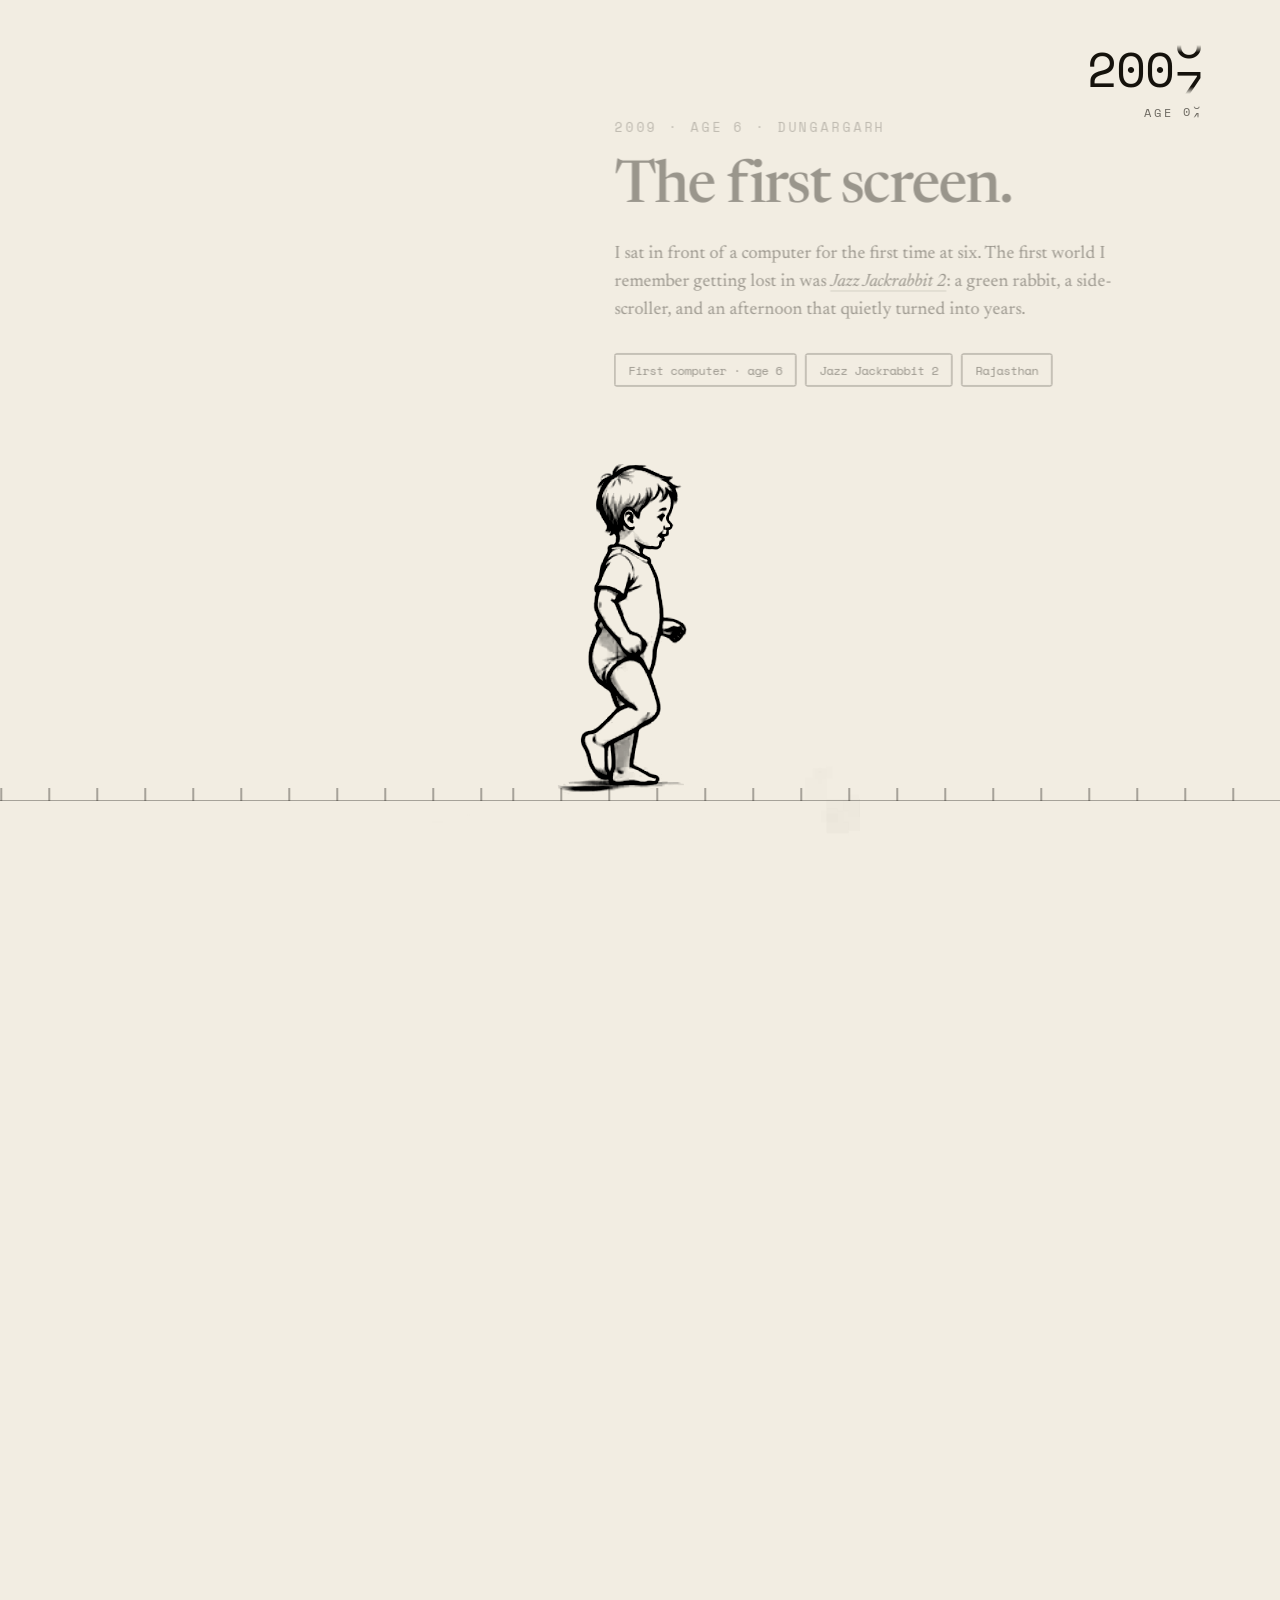
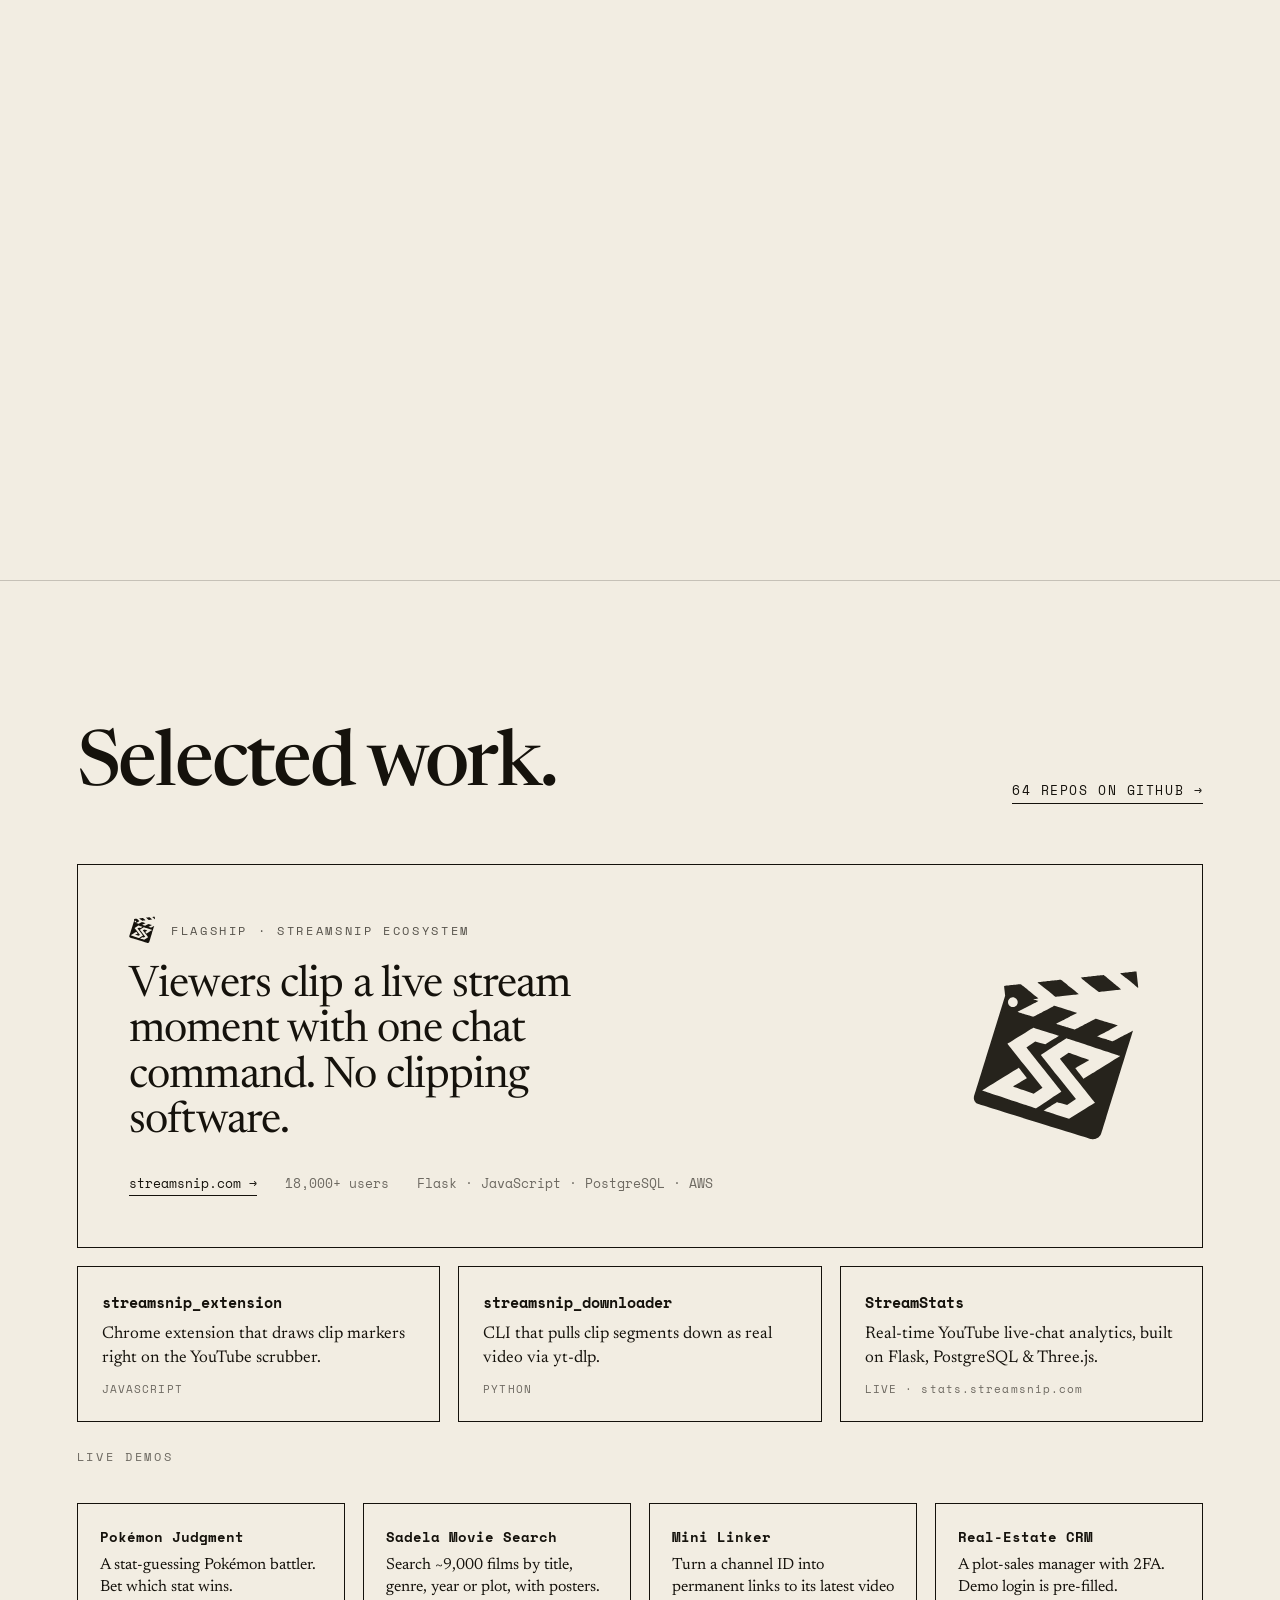
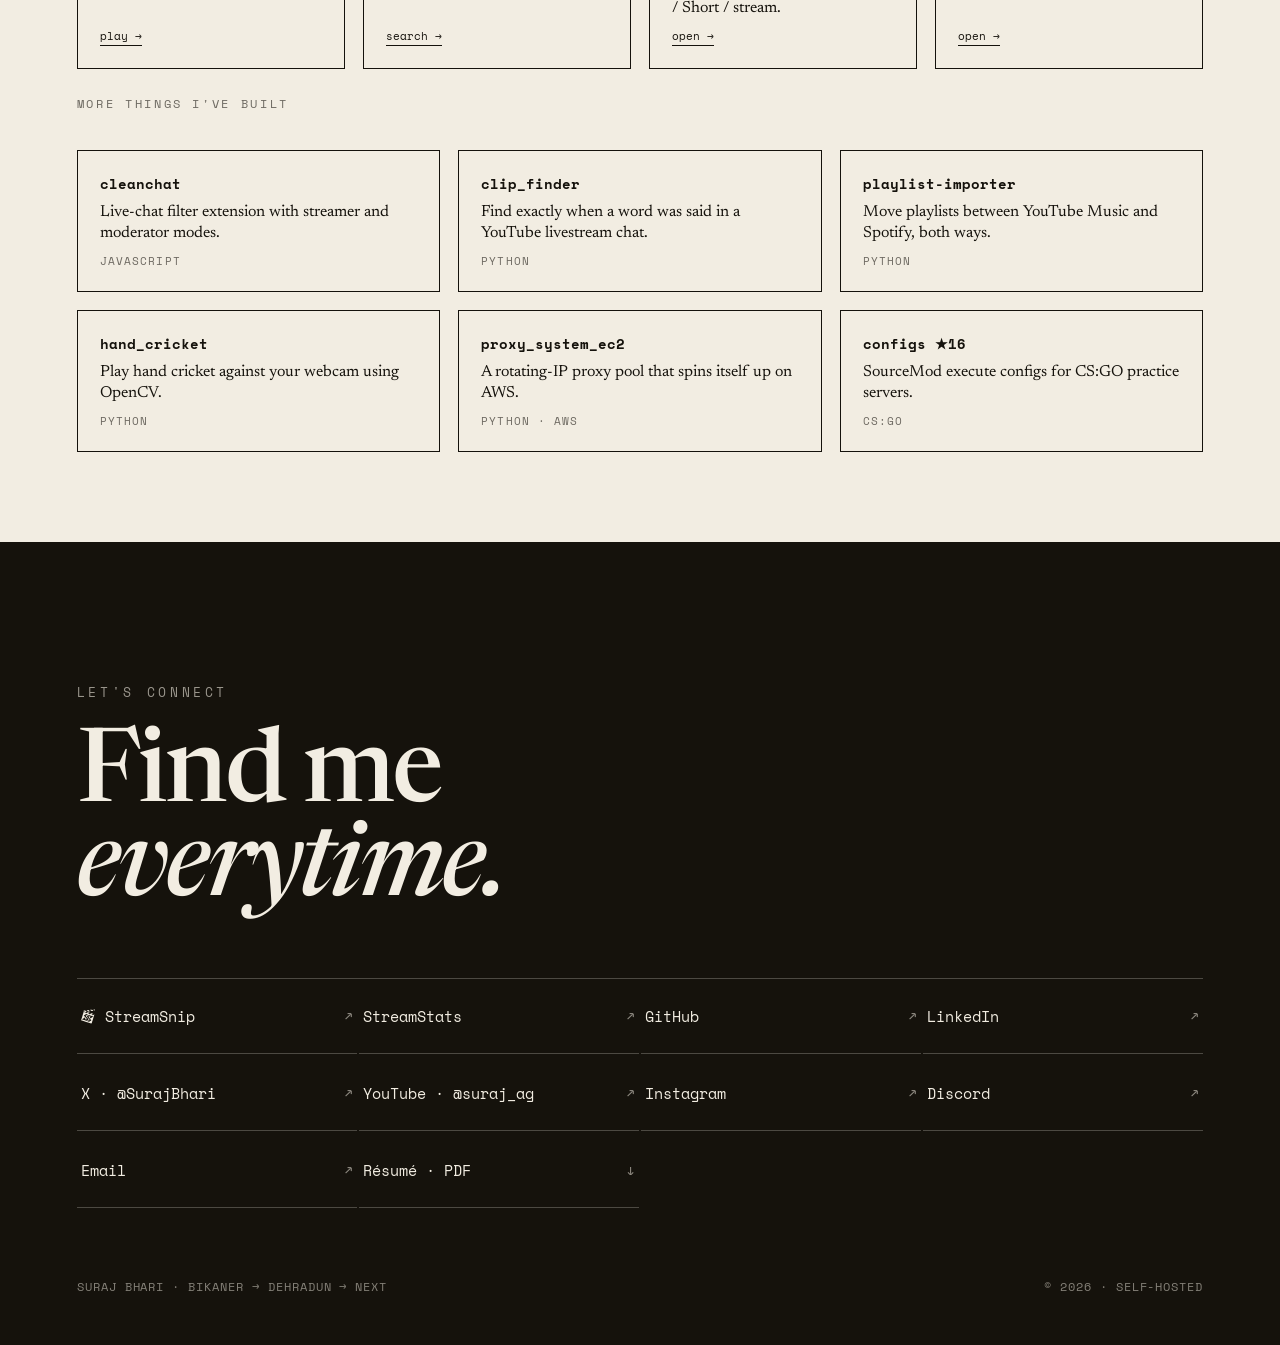
==== index.html @ 31183549 "Add 1200x630 social banner + summary_large_image; odometer year/age with edge fade; fix flagship hov" ====
<!DOCTYPE html>
<html lang="en">
<head>
<meta charset="utf-8">
<meta name="viewport" content="width=device-width, initial-scale=1">
<title>Suraj Bhari · Software Engineer</title>
<meta name="description" content="Suraj Bhari, a software engineer from India building tools for streamers and gamers. Maker of StreamSnip and 60+ open-source projects.">
<meta name="author" content="Suraj Bhari">
<meta name="robots" content="index, follow">
<meta name="theme-color" content="#15120C">
<link rel="canonical" href="https://surajbhari.com/">

<link rel="icon" type="image/png" sizes="64x64" href="favicon-64.png">
<link rel="icon" type="image/png" sizes="512x512" href="favicon.png">
<link rel="apple-touch-icon" href="favicon.png">

<meta property="og:type" content="website">
<meta property="og:site_name" content="Suraj Bhari">
<meta property="og:title" content="Suraj Bhari · Software Engineer">
<meta property="og:description" content="A software engineer from India building tools for streamers and gamers. Maker of StreamSnip and 60+ open-source projects.">
<meta property="og:url" content="https://surajbhari.com/">
<meta property="og:image" content="https://surajbhari.com/og.png">
<meta property="og:image:type" content="image/png">
<meta property="og:image:width" content="1200">
<meta property="og:image:height" content="630">
<meta property="og:image:alt" content="Suraj Bhari, Software Engineer">

<meta name="twitter:card" content="summary_large_image">
<meta name="twitter:title" content="Suraj Bhari · Software Engineer">
<meta name="twitter:description" content="A software engineer from India building tools for streamers and gamers. Maker of StreamSnip and 60+ open-source projects.">
<meta name="twitter:image" content="https://surajbhari.com/og.png">
<meta name="twitter:image:alt" content="Suraj Bhari, Software Engineer">

<script type="application/ld+json">
{"@context":"https://schema.org","@type":"Person","name":"Suraj Bhari","url":"https://surajbhari.com","jobTitle":"Software Engineer","email":"surajbhari159@gmail.com","image":"https://surajbhari.com/favicon.png","alumniOf":"Graphic Era Hill University","address":{"@type":"PostalAddress","addressLocality":"Bikaner","addressRegion":"Rajasthan","addressCountry":"IN"},"sameAs":["https://github.com/SurajBhari","https://www.linkedin.com/in/suraj-bhari-323655198/","https://x.com/SurajBhari","https://www.youtube.com/@suraj_ag","https://www.instagram.com/suraj._.1436/","https://streamsnip.com"]}
</script>

<link rel="preconnect" href="https://fonts.googleapis.com">
<link rel="preconnect" href="https://fonts.gstatic.com" crossorigin>
<link href="https://fonts.googleapis.com/css2?family=Newsreader:ital,opsz,wght@0,6..72,400;0,6..72,500;0,6..72,600;1,6..72,400;1,6..72,500&family=Space+Mono:wght@400;700&display=swap" rel="stylesheet">

<script src="vendor/lenis.min.js"></script>

<style>
  html,body{margin:0;padding:0;background:#F2EDE2;}
  /* hide the native scrollbar (scroll still works via wheel / touch / keys) */
  html{scrollbar-width:none;-ms-overflow-style:none;}
  html::-webkit-scrollbar,body::-webkit-scrollbar{width:0;height:0;display:none;}
  /* Lenis smooth-scroll */
  html.lenis,html.lenis body{height:auto;}
  .lenis.lenis-smooth{scroll-behavior:auto !important;}
  .lenis.lenis-smooth [data-lenis-prevent]{overscroll-behavior:contain;}
  .lenis.lenis-stopped{overflow:hidden;}
  *{box-sizing:border-box;}
  ::selection{background:#15120C;color:#F2EDE2;}
  @keyframes cuebob{0%,100%{transform:translateX(0);opacity:.5}50%{transform:translateX(8px);opacity:1}}

  /* hover behaviours */
  .card{transition:background .25s,color .25s;}
  .card:hover{background:#15120C !important;color:#F2EDE2 !important;}
  .card{transition:background .25s,color .25s,transform .4s cubic-bezier(.16,1,.3,1),box-shadow .4s ease;}
  .card:hover{box-shadow:0 16px 34px rgba(21,18,12,.18);}
  /* the flagship also has .reveal, whose transition would otherwise shadow .card's and make the
     hover invert instant; this higher-specificity rule transitions both the reveal and the hover */
  .card.reveal{transition:background .25s,color .25s,box-shadow .4s ease,opacity .75s cubic-bezier(.16,1,.3,1),transform .75s cubic-bezier(.16,1,.3,1);}
  .flink{transition:opacity .2s;}
  .flink:hover{opacity:.5;}
  .ss-logo{display:inline-block;background-color:currentColor;vertical-align:middle;
    -webkit-mask:url(assets/streamsnip-mark.svg) center/contain no-repeat;
    mask:url(assets/streamsnip-mark.svg) center/contain no-repeat;}

  /* footer suffix-cycler: "every" stays, only the ending cycles, sliding in from the right */
  .cycler{display:inline-grid;}
  .cycler > span{grid-area:1/1;justify-self:start;white-space:nowrap;opacity:0;transform:translateX(.4em);
    transition:opacity .55s ease, transform .55s cubic-bezier(.16,1,.3,1);will-change:opacity,transform;}
  .cycler > span.in{opacity:1;transform:translateX(0);}
  .cycler > span.out{opacity:0;transform:translateX(-.4em);}

  /* scroll-reveal for the vertical work + footer (motivated: sequences content into view) */
  .reveal{opacity:0;transform:translateY(20px);transition:opacity .75s cubic-bezier(.16,1,.3,1),transform .75s cubic-bezier(.16,1,.3,1);}
  .reveal.in{opacity:1;}

  /* accessibility: collapse looping + reveal motion when the user asks for less */
  @media (prefers-reduced-motion: reduce){
    .cue-row .arrow{animation:none !important;}
    .reveal{opacity:1 !important;transform:none !important;transition:none !important;}
    /* the sketch blur-to-focus reveal always runs, even under reduced motion */
  }

  /* ===== horizontal life-journey (side-scroller) ===== */
  .journey-h{position:relative;}                 /* tall element; height set by JS to provide scroll distance */
  .stage{position:sticky;top:0;height:100vh;height:100svh;overflow:hidden;background:#F2EDE2;}
  .track{position:absolute;top:0;left:0;height:100%;display:flex;will-change:transform;z-index:2;}
  .hpanel{position:relative;flex:none;width:100vw;height:100%;}
  .panel-inner{position:absolute;left:clamp(24px,8vw,150px);top:14vh;max-width:min(540px,46vw);will-change:opacity,transform;}
  .eyebrow{font-family:'Space Mono',monospace;font-size:13px;letter-spacing:.22em;text-transform:uppercase;opacity:.6;margin-bottom:22px;}
  .panel-inner h1{font-family:'Newsreader',serif;font-weight:500;font-size:clamp(56px,8vw,128px);line-height:.9;letter-spacing:-0.035em;margin:0;}
  .panel-inner h1 em{font-style:italic;font-weight:400;}
  .panel-inner h2{font-family:'Newsreader',serif;font-weight:500;font-size:clamp(34px,4.6vw,68px);line-height:1.02;letter-spacing:-0.03em;margin:0 0 22px;}
  .panel-inner p{font-size:clamp(17px,1.4vw,22px);line-height:1.55;margin:0;}
  .panel-inner p.lede{font-size:clamp(19px,1.9vw,28px);line-height:1.4;max-width:28ch;margin:30px 0 0;}
  .panel-inner em{font-style:italic;}
  .submono{font-family:'Space Mono',monospace;font-size:13px;line-height:1.8;opacity:.62;margin:24px 0 0;max-width:48ch;}
  .tags{display:flex;flex-wrap:wrap;gap:9px;margin-top:30px;font-family:'Space Mono',monospace;font-size:12px;}
  .tags span,.tags a{border:1px solid currentColor;padding:7px 13px;border-radius:2px;}
  .tags a{color:inherit;text-decoration:none;transition:background .2s,color .2s;}
  .tags a:hover{background:#15120C;color:#F2EDE2;}
  /* inline content links in chapter copy */
  a.ilink{color:inherit;text-decoration:none;border-bottom:1px solid rgba(21,18,12,.34);transition:border-color .2s;}
  a.ilink:hover{border-color:#15120C;}
  .cue-row{margin-top:40px;font-family:'Space Mono',monospace;font-size:12px;letter-spacing:.2em;display:flex;align-items:center;gap:24px;flex-wrap:wrap;}
  .cue-row .arrow{display:inline-block;animation:cuebob 1.6s ease-in-out infinite;margin-right:8px;}
  .cue-row a{color:#15120C;text-decoration:none;border-bottom:1px solid rgba(21,18,12,.4);padding-bottom:3px;}

  /* fixed HUD readout (top-right) */
  .hud{position:absolute;top:clamp(20px,5vh,52px);right:clamp(24px,6vw,90px);text-align:right;font-family:'Space Mono',monospace;z-index:6;pointer-events:none;}
  .readout-year{font-size:clamp(38px,3.8vw,64px);line-height:1;letter-spacing:-0.02em;}
  .readout-age{font-size:12px;letter-spacing:.24em;margin-top:10px;opacity:.6;}
  /* odometer digits: each column shows one digit of a vertical reel, driven by scroll */
  .odo{display:inline-flex;vertical-align:baseline;}
  /* one digit tall (neighbours stay clipped out of view), with a soft edge fade so the
     rolling digit eases in/out instead of hard-cutting at the column edges */
  .odo-col{display:block;height:1em;overflow:hidden;
    -webkit-mask-image:linear-gradient(to bottom,transparent 0,#000 15%,#000 85%,transparent 100%);
    mask-image:linear-gradient(to bottom,transparent 0,#000 15%,#000 85%,transparent 100%);}
  .odo-reel{display:block;will-change:transform;}
  .odo-d{display:flex;align-items:center;justify-content:center;height:1em;line-height:1;}
  .age-num{display:inline-flex;align-items:center;}

  /* ground + foreground walker */
  .ground{position:absolute;left:0;right:0;bottom:11vh;height:13px;z-index:3;
    background:repeating-linear-gradient(90deg,rgba(21,18,12,.34) 0 2px,transparent 2px 48px);
    border-bottom:1px solid rgba(21,18,12,.34);}
  .walker{position:absolute;left:50%;bottom:7vh;height:48vh;transform:translateX(-50%);z-index:4;pointer-events:none;}
  /* no filter on the bare canvas (luma-key would render empty pixels solid black). */
  .walker canvas{height:100%;width:auto;display:block;}
  /* A CSS filter animation can't interpolate a list containing url(), so animating
     url(#lumakey) blur() was DISCRETE (the snap). Keep luma-key constant on the canvas
     and animate a pure blur() on the wrapper, which interpolates smoothly (and is GPU-composited). */
  @keyframes sketchFocus{from{filter:blur(60px);}to{filter:blur(0);}}
  .walker.lit canvas{filter:url(#lumakey);}
  .walker.lit{animation:sketchFocus 1s linear;}

  @media (max-width:880px){
    .panel-inner{left:22px;max-width:84vw;top:12vh;}
    .hud{top:16px;right:18px;}
    .readout-year{font-size:30px;}
    .readout-age{font-size:10px;}
    .walker{height:34vh;bottom:8vh;}
    .ground{bottom:11vh;}
    .gh-grid{grid-template-columns:1fr !important;}
    .demo-grid{grid-template-columns:1fr 1fr !important;}
    .showcase{padding:84px 22px !important;}
    .showcase > div:first-child{margin-bottom:40px !important;}
    .flagship-mark{display:none !important;}
    .footwrap{padding:84px 22px 56px !important;}
  }
</style>
</head>

<body>
<div style="background:#F2EDE2;color:#15120C;font-family:'Newsreader',Georgia,serif;overflow-x:clip;position:relative;">

  <svg width="0" height="0" style="position:absolute;pointer-events:none;" aria-hidden="true"><defs>
    <filter id="lumakey" color-interpolation-filters="sRGB" x="0" y="0" width="100%" height="100%">
      <feColorMatrix type="matrix" values="0 0 0 0 0  0 0 0 0 0  0 0 0 0 0  -0.9 -0.9 -0.9 0 2.05"></feColorMatrix>
    </filter>
  </defs></svg>

  <div style="position:fixed;top:0;left:0;right:0;height:3px;z-index:50;background:transparent;">
    <div id="progressBar" style="height:100%;background:#15120C;width:0%;"></div>
  </div>

  <div class="journey-h" id="journeyH">
    <div class="stage" id="stage">

      <!-- fixed HUD: live year / age ticker -->
      <div class="hud">
        <div class="readout-year"><span class="odo" id="yearOdo"></span></div>
        <div class="readout-age"><span id="ageBorn">BORN · 2003</span><span class="age-num" id="ageNum" style="display:none;">AGE&nbsp;<span class="odo" id="ageOdo"></span></span></div>
      </div>

      <!-- horizontal track of scenes -->
      <div class="track" id="track">

        <section class="hpanel">
          <div class="panel-inner">
            <div class="eyebrow">A Life · Since 2003</div>
            <h1>Suraj<br><em>Bhari</em></h1>
            <p class="lede">A software engineer who builds tools for <em>streamers &amp; gamers</em>, usually to automate something I'd rather not do twice.</p>
            <p class="submono">Born 14 August 2003 · Rajasthan, India.</p>
            <div class="cue-row"><span class="arrow" aria-hidden="true">→</span><a href="Suraj_Bhari_Resume.pdf" target="_blank" rel="noopener">RÉSUMÉ · PDF ↓</a></div>
          </div>
        </section>

        <section class="hpanel">
          <div class="panel-inner">
            <div class="eyebrow">2009 · Age 6 · Dungargarh</div>
            <h2>The first screen.</h2>
            <p>I sat in front of a computer for the first time at six. The first world I remember getting lost in was <a class="ilink" href="https://en.wikipedia.org/wiki/Jazz_Jackrabbit_2" target="_blank" rel="noopener"><em>Jazz Jackrabbit 2</em></a>: a green rabbit, a side-scroller, and an afternoon that quietly turned into years.</p>
            <div class="tags"><span>First computer · age 6</span><span>Jazz Jackrabbit 2</span><span>Rajasthan</span></div>
          </div>
        </section>

        <section class="hpanel">
          <div class="panel-inner">
            <div class="eyebrow">2008-2021 · School</div>
            <h2>Three schools,<br>one curiosity.</h2>
            <p>Schooling took me across three places: <a class="ilink" href="https://sesomu.org/" target="_blank" rel="noopener">Sesomu School</a> in Dungargarh from nursery to 2nd, <a class="ilink" href="https://www.instagram.com/lyallpublicschool/" target="_blank" rel="noopener">Lyall Public School</a> through 10th, and <a class="ilink" href="https://rsvschools.com/" target="_blank" rel="noopener">R.S.V. Senior Secondary</a> for 11th and 12th. By the time I finished in 2021, I cared more about how the machine in front of me worked than about the marks for describing it.</p>
            <div class="tags"><a href="https://sesomu.org/" target="_blank" rel="noopener">Sesomu School</a><a href="https://www.instagram.com/lyallpublicschool/" target="_blank" rel="noopener">Lyall Public School</a><a href="https://rsvschools.com/" target="_blank" rel="noopener">R.S.V. Sr. Sec. School</a><span>Class of 2021</span></div>
          </div>
        </section>

        <section class="hpanel">
          <div class="panel-inner">
            <div class="eyebrow">2019 · Age 16</div>
            <h2>First lines of code.</h2>
            <p>At sixteen I wrote my <a class="ilink" href="https://github.com/SurajBhari/vip_manager" target="_blank" rel="noopener">first lines of <em>Python</em></a>: small scripts to automate things that only took a couple of minutes by hand. Spending an hour to save two minutes made no sense and complete sense at the same time, and I've been doing it ever since.</p>
            <div class="tags"><span>Python</span><span>Automation</span><span>Self-taught</span></div>
          </div>
        </section>

        <section class="hpanel">
          <div class="panel-inner">
            <div class="eyebrow">2021-2025 · GEHU, Dehradun</div>
            <h2>B.Tech, and a product.</h2>
            <p>I studied Computer Science at <a class="ilink" href="https://gehu.ac.in/" target="_blank" rel="noopener">Graphic Era Hill University</a>. At the end of my first year I shipped <em>StreamSnip</em>, one chat command that lets a streamer's viewers clip a live moment. It's now used by more than 18,000 people.</p>
            <div class="tags"><span>B.Tech Computer Science</span><span>StreamSnip launched · 2022</span><span>Flask · JS · AWS</span></div>
          </div>
        </section>

        <section class="hpanel">
          <div class="panel-inner">
            <div class="eyebrow">Now · 2025</div>
            <h2>Software engineer<br>&amp; maker.</h2>
            <p>Today I build practical tools end-to-end: scrape the data, wrap it in a Flask backend, put an extension or overlay on top, and host it on my own hardware. Most of it lives around live streaming, YouTube and self-hosting. <em>Sixty-four public repositories, nearly all built to fix something that was annoying me at the time.</em></p>
            <div class="tags"><span>64 repositories</span><span>StreamSnip ecosystem</span><span>Self-hosted</span><span>Streamers &amp; gamers</span></div>
          </div>
        </section>

        <section class="hpanel">
          <div class="panel-inner">
            <div class="eyebrow">Next · 2026</div>
            <h2>An MBA,<br>and what's next.</h2>
            <p>This year I start an MBA at <em>Symbiosis</em>, turning the same build-it-myself habit toward the business side of products, not just the code that runs them.</p>
            <div class="tags"><span>MBA · Symbiosis University</span><span>Building, still</span></div>
          </div>
        </section>

      </div>

      <!-- ground line -->
      <div class="ground" id="ground"></div>

      <!-- foreground walker (fixed, grows + walks with progress) -->
      <div class="walker">
        <canvas id="figCanvas" width="320" height="315"></canvas>
      </div>

    </div>
  </div>

  <section class="showcase" style="padding:130px 6vw 110px;max-width:1480px;margin:0 auto;border-top:1px solid rgba(21,18,12,.2);">
    <div class="reveal" style="display:flex;justify-content:space-between;align-items:flex-end;flex-wrap:wrap;gap:20px;margin-bottom:60px;">
      <h2 style="font-family:'Newsreader',serif;font-weight:500;font-size:clamp(40px,6vw,86px);line-height:.95;letter-spacing:-0.03em;margin:0;">Selected work.</h2>
      <a href="https://github.com/SurajBhari" target="_blank" rel="noopener" style="font-family:'Space Mono',monospace;font-size:13px;letter-spacing:.12em;color:#15120C;text-decoration:none;border-bottom:1px solid #15120C;padding-bottom:3px;">64 REPOS ON GITHUB →</a>
    </div>

    <a class="card flagship reveal" href="https://streamsnip.com" target="_blank" rel="noopener" style="display:flex;align-items:center;gap:clamp(28px,5vw,72px);text-decoration:none;color:#15120C;background:#F2EDE2;border:1px solid #15120C;padding:clamp(28px,4vw,52px);margin-bottom:18px;">
      <div style="flex:1;min-width:0;">
        <div style="display:flex;align-items:center;gap:14px;margin-bottom:20px;">
          <span class="ss-logo" style="width:28px;height:28px;flex:none;"></span>
          <span style="font-family:'Space Mono',monospace;font-size:12px;letter-spacing:.22em;opacity:.7;">FLAGSHIP · STREAMSNIP ECOSYSTEM</span>
        </div>
        <div style="font-family:'Newsreader',serif;font-size:clamp(30px,3.4vw,52px);line-height:1.04;letter-spacing:-0.02em;max-width:22ch;">Viewers clip a live stream moment with one chat command. No clipping software.</div>
        <div style="display:flex;gap:18px 28px;flex-wrap:wrap;margin-top:28px;font-family:'Space Mono',monospace;font-size:13px;">
          <span style="border-bottom:1px solid currentColor;padding-bottom:2px;">streamsnip.com →</span>
          <span style="opacity:.6;">18,000+ users</span>
          <span style="opacity:.6;">Flask · JavaScript · PostgreSQL · AWS</span>
        </div>
      </div>
      <span class="ss-logo flagship-mark" style="width:clamp(120px,14vw,180px);height:clamp(120px,14vw,180px);flex:none;opacity:.92;"></span>
    </a>

    <div class="gh-grid reveal" style="display:grid;grid-template-columns:repeat(3,1fr);gap:18px;margin-bottom:18px;">
      <a class="card" href="https://github.com/SurajBhari/streamsnip_extension" target="_blank" rel="noopener" style="display:flex;flex-direction:column;gap:10px;text-decoration:none;color:#15120C;background:#F2EDE2;border:1px solid #15120C;padding:24px;">
        <div style="font-family:'Space Mono',monospace;font-size:15px;font-weight:700;">streamsnip_extension</div>
        <div style="font-size:17px;line-height:1.4;flex:1;">Chrome extension that draws clip markers right on the YouTube scrubber.</div>
        <div style="font-family:'Space Mono',monospace;font-size:11px;opacity:.6;letter-spacing:.1em;">JAVASCRIPT</div>
      </a>
      <a class="card" href="https://github.com/SurajBhari/streamsnip_downloader" target="_blank" rel="noopener" style="display:flex;flex-direction:column;gap:10px;text-decoration:none;color:#15120C;background:#F2EDE2;border:1px solid #15120C;padding:24px;">
        <div style="font-family:'Space Mono',monospace;font-size:15px;font-weight:700;">streamsnip_downloader</div>
        <div style="font-size:17px;line-height:1.4;flex:1;">CLI that pulls clip segments down as real video via yt-dlp.</div>
        <div style="font-family:'Space Mono',monospace;font-size:11px;opacity:.6;letter-spacing:.1em;">PYTHON</div>
      </a>
      <a class="card" href="https://stats.streamsnip.com" target="_blank" rel="noopener" style="display:flex;flex-direction:column;gap:10px;text-decoration:none;color:#15120C;background:#F2EDE2;border:1px solid #15120C;padding:24px;">
        <div style="font-family:'Space Mono',monospace;font-size:15px;font-weight:700;">StreamStats</div>
        <div style="font-size:17px;line-height:1.4;flex:1;">Real-time YouTube live-chat analytics, built on Flask, PostgreSQL &amp; Three.js.</div>
        <div style="font-family:'Space Mono',monospace;font-size:11px;opacity:.6;letter-spacing:.1em;">LIVE · stats.streamsnip.com</div>
      </a>
    </div>

    <div style="font-family:'Space Mono',monospace;font-size:12px;letter-spacing:.22em;opacity:.6;margin:46px 0 18px;">LIVE DEMOS</div>
    <div class="demo-grid reveal" style="display:grid;grid-template-columns:repeat(4,1fr);gap:18px;margin-bottom:18px;">
      <a class="card" href="https://pokegame-axf3.onrender.com" target="_blank" rel="noopener" style="display:flex;flex-direction:column;gap:8px;text-decoration:none;color:#15120C;background:#F2EDE2;border:1px solid #15120C;padding:22px;">
        <div style="font-family:'Space Mono',monospace;font-size:14px;font-weight:700;">Pokémon Judgment</div>
        <div style="font-size:16px;line-height:1.35;flex:1;">A stat-guessing Pokémon battler. Bet which stat wins.</div>
        <div style="font-family:'Space Mono',monospace;font-size:11px;border-bottom:1px solid currentColor;align-self:flex-start;padding-bottom:1px;">play →</div>
      </a>
      <a class="card" href="https://mini-search-engine-5oyp.onrender.com" target="_blank" rel="noopener" style="display:flex;flex-direction:column;gap:8px;text-decoration:none;color:#15120C;background:#F2EDE2;border:1px solid #15120C;padding:22px;">
        <div style="font-family:'Space Mono',monospace;font-size:14px;font-weight:700;">Sadela Movie Search</div>
        <div style="font-size:16px;line-height:1.35;flex:1;">Search ~9,000 films by title, genre, year or plot, with posters.</div>
        <div style="font-family:'Space Mono',monospace;font-size:11px;border-bottom:1px solid currentColor;align-self:flex-start;padding-bottom:1px;">search →</div>
      </a>
      <a class="card" href="https://mini-linker.onrender.com" target="_blank" rel="noopener" style="display:flex;flex-direction:column;gap:8px;text-decoration:none;color:#15120C;background:#F2EDE2;border:1px solid #15120C;padding:22px;">
        <div style="font-family:'Space Mono',monospace;font-size:14px;font-weight:700;">Mini Linker</div>
        <div style="font-size:16px;line-height:1.35;flex:1;">Turn a channel ID into permanent links to its latest video / Short / stream.</div>
        <div style="font-family:'Space Mono',monospace;font-size:11px;border-bottom:1px solid currentColor;align-self:flex-start;padding-bottom:1px;">open →</div>
      </a>
      <a class="card" href="https://real-estate-managment.onrender.com" target="_blank" rel="noopener" style="display:flex;flex-direction:column;gap:8px;text-decoration:none;color:#15120C;background:#F2EDE2;border:1px solid #15120C;padding:22px;">
        <div style="font-family:'Space Mono',monospace;font-size:14px;font-weight:700;">Real-Estate CRM</div>
        <div style="font-size:16px;line-height:1.35;flex:1;">A plot-sales manager with 2FA. Demo login is pre-filled.</div>
        <div style="font-family:'Space Mono',monospace;font-size:11px;border-bottom:1px solid currentColor;align-self:flex-start;padding-bottom:1px;">open →</div>
      </a>
    </div>

    <div style="font-family:'Space Mono',monospace;font-size:12px;letter-spacing:.22em;opacity:.6;margin:46px 0 18px;">MORE THINGS I'VE BUILT</div>
    <div class="gh-grid reveal" style="display:grid;grid-template-columns:repeat(3,1fr);gap:18px;">
      <a class="card" href="https://github.com/SurajBhari/cleanchat" target="_blank" rel="noopener" style="display:flex;flex-direction:column;gap:8px;text-decoration:none;color:#15120C;background:#F2EDE2;border:1px solid #15120C;padding:22px;">
        <div style="font-family:'Space Mono',monospace;font-size:14px;font-weight:700;">cleanchat</div>
        <div style="font-size:16px;line-height:1.35;flex:1;">Live-chat filter extension with streamer and moderator modes.</div>
        <div style="font-family:'Space Mono',monospace;font-size:11px;opacity:.6;letter-spacing:.1em;">JAVASCRIPT</div>
      </a>
      <a class="card" href="https://github.com/SurajBhari/clip_finder" target="_blank" rel="noopener" style="display:flex;flex-direction:column;gap:8px;text-decoration:none;color:#15120C;background:#F2EDE2;border:1px solid #15120C;padding:22px;">
        <div style="font-family:'Space Mono',monospace;font-size:14px;font-weight:700;">clip_finder</div>
        <div style="font-size:16px;line-height:1.35;flex:1;">Find exactly when a word was said in a YouTube livestream chat.</div>
        <div style="font-family:'Space Mono',monospace;font-size:11px;opacity:.6;letter-spacing:.1em;">PYTHON</div>
      </a>
      <a class="card" href="https://github.com/SurajBhari/playlist-importer" target="_blank" rel="noopener" style="display:flex;flex-direction:column;gap:8px;text-decoration:none;color:#15120C;background:#F2EDE2;border:1px solid #15120C;padding:22px;">
        <div style="font-family:'Space Mono',monospace;font-size:14px;font-weight:700;">playlist-importer</div>
        <div style="font-size:16px;line-height:1.35;flex:1;">Move playlists between YouTube Music and Spotify, both ways.</div>
        <div style="font-family:'Space Mono',monospace;font-size:11px;opacity:.6;letter-spacing:.1em;">PYTHON</div>
      </a>
      <a class="card" href="https://github.com/SurajBhari/hand_cricket" target="_blank" rel="noopener" style="display:flex;flex-direction:column;gap:8px;text-decoration:none;color:#15120C;background:#F2EDE2;border:1px solid #15120C;padding:22px;">
        <div style="font-family:'Space Mono',monospace;font-size:14px;font-weight:700;">hand_cricket</div>
        <div style="font-size:16px;line-height:1.35;flex:1;">Play hand cricket against your webcam using OpenCV.</div>
        <div style="font-family:'Space Mono',monospace;font-size:11px;opacity:.6;letter-spacing:.1em;">PYTHON</div>
      </a>
      <a class="card" href="https://github.com/SurajBhari/proxy_system_ec2" target="_blank" rel="noopener" style="display:flex;flex-direction:column;gap:8px;text-decoration:none;color:#15120C;background:#F2EDE2;border:1px solid #15120C;padding:22px;">
        <div style="font-family:'Space Mono',monospace;font-size:14px;font-weight:700;">proxy_system_ec2</div>
        <div style="font-size:16px;line-height:1.35;flex:1;">A rotating-IP proxy pool that spins itself up on AWS.</div>
        <div style="font-family:'Space Mono',monospace;font-size:11px;opacity:.6;letter-spacing:.1em;">PYTHON · AWS</div>
      </a>
      <a class="card" href="https://github.com/SurajBhari/configs" target="_blank" rel="noopener" style="display:flex;flex-direction:column;gap:8px;text-decoration:none;color:#15120C;background:#F2EDE2;border:1px solid #15120C;padding:22px;">
        <div style="font-family:'Space Mono',monospace;font-size:14px;font-weight:700;">configs ★16</div>
        <div style="font-size:16px;line-height:1.35;flex:1;">SourceMod execute configs for CS:GO practice servers.</div>
        <div style="font-family:'Space Mono',monospace;font-size:11px;opacity:.6;letter-spacing:.1em;">CS:GO</div>
      </a>
    </div>
  </section>

  <footer class="footwrap" style="background:#15120C;color:#F2EDE2;padding:120px 6vw 70px;">
    <div class="reveal" style="max-width:1480px;margin:0 auto;">
      <div style="font-family:'Space Mono',monospace;font-size:13px;letter-spacing:.28em;opacity:.6;margin-bottom:28px;">LET'S CONNECT</div>
      <h2 style="font-family:'Newsreader',serif;font-weight:500;font-size:clamp(44px,8vw,120px);line-height:.92;letter-spacing:-0.03em;margin:0 0 60px;">Find me<br><em style="font-style:italic;">every<span class="cycler" id="cycler"><span class="in">where.</span><span>day.</span><span>time.</span><span>one.</span></span></em></h2>
      <div style="display:grid;grid-template-columns:repeat(auto-fit,minmax(230px,1fr));gap:2px;border-top:1px solid rgba(242,237,226,.25);">
        <a class="flink" href="https://streamsnip.com" target="_blank" rel="noopener" style="display:flex;justify-content:space-between;align-items:center;padding:26px 4px;text-decoration:none;color:#F2EDE2;border-bottom:1px solid rgba(242,237,226,.25);font-family:'Space Mono',monospace;font-size:15px;"><span style="display:flex;align-items:center;gap:9px;"><span class="ss-logo" style="width:15px;height:15px;flex:none;"></span>StreamSnip</span><span style="opacity:.55;">↗</span></a>
        <a class="flink" href="https://stats.streamsnip.com" target="_blank" rel="noopener" style="display:flex;justify-content:space-between;align-items:center;padding:26px 4px;text-decoration:none;color:#F2EDE2;border-bottom:1px solid rgba(242,237,226,.25);font-family:'Space Mono',monospace;font-size:15px;"><span>StreamStats</span><span style="opacity:.55;">↗</span></a>
        <a class="flink" href="https://github.com/SurajBhari" target="_blank" rel="noopener" style="display:flex;justify-content:space-between;align-items:center;padding:26px 4px;text-decoration:none;color:#F2EDE2;border-bottom:1px solid rgba(242,237,226,.25);font-family:'Space Mono',monospace;font-size:15px;"><span>GitHub</span><span style="opacity:.55;">↗</span></a>
        <a class="flink" href="https://www.linkedin.com/in/suraj-bhari-323655198/" target="_blank" rel="noopener" style="display:flex;justify-content:space-between;align-items:center;padding:26px 4px;text-decoration:none;color:#F2EDE2;border-bottom:1px solid rgba(242,237,226,.25);font-family:'Space Mono',monospace;font-size:15px;"><span>LinkedIn</span><span style="opacity:.55;">↗</span></a>
        <a class="flink" href="https://x.com/SurajBhari" target="_blank" rel="noopener" style="display:flex;justify-content:space-between;align-items:center;padding:26px 4px;text-decoration:none;color:#F2EDE2;border-bottom:1px solid rgba(242,237,226,.25);font-family:'Space Mono',monospace;font-size:15px;"><span>X · @SurajBhari</span><span style="opacity:.55;">↗</span></a>
        <a class="flink" href="https://youtube.com/@suraj_ag" target="_blank" rel="noopener" style="display:flex;justify-content:space-between;align-items:center;padding:26px 4px;text-decoration:none;color:#F2EDE2;border-bottom:1px solid rgba(242,237,226,.25);font-family:'Space Mono',monospace;font-size:15px;"><span>YouTube · @suraj_ag</span><span style="opacity:.55;">↗</span></a>
        <a class="flink" href="https://instagram.com/suraj._.1436" target="_blank" rel="noopener" style="display:flex;justify-content:space-between;align-items:center;padding:26px 4px;text-decoration:none;color:#F2EDE2;border-bottom:1px solid rgba(242,237,226,.25);font-family:'Space Mono',monospace;font-size:15px;"><span>Instagram</span><span style="opacity:.55;">↗</span></a>
        <a class="flink" href="https://discord.gg/2XVBWK99Vy" target="_blank" rel="noopener" style="display:flex;justify-content:space-between;align-items:center;padding:26px 4px;text-decoration:none;color:#F2EDE2;border-bottom:1px solid rgba(242,237,226,.25);font-family:'Space Mono',monospace;font-size:15px;"><span>Discord</span><span style="opacity:.55;">↗</span></a>
        <a class="flink" href="mailto:surajbhari159@gmail.com" style="display:flex;justify-content:space-between;align-items:center;padding:26px 4px;text-decoration:none;color:#F2EDE2;border-bottom:1px solid rgba(242,237,226,.25);font-family:'Space Mono',monospace;font-size:15px;"><span>Email</span><span style="opacity:.55;">↗</span></a>
        <a class="flink" href="Suraj_Bhari_Resume.pdf" target="_blank" rel="noopener" style="display:flex;justify-content:space-between;align-items:center;padding:26px 4px;text-decoration:none;color:#F2EDE2;border-bottom:1px solid rgba(242,237,226,.25);font-family:'Space Mono',monospace;font-size:15px;"><span>Résumé · PDF</span><span style="opacity:.55;">↓</span></a>
      </div>
      <div style="display:flex;justify-content:space-between;flex-wrap:wrap;gap:14px;margin-top:70px;font-family:'Space Mono',monospace;font-size:12px;opacity:.5;letter-spacing:.08em;">
        <span>SURAJ BHARI · BIKANER → DEHRADUN → NEXT</span>
        <span>© 2026 · SELF-HOSTED</span>
      </div>
    </div>
  </footer>

</div>

<script>
(function () {
  "use strict";

  var REDUCE = window.matchMedia && window.matchMedia('(prefers-reduced-motion: reduce)').matches;
  var SMOOTHING = REDUCE ? 1 : 0.12; // reduced-motion: snap to scroll, no floaty easing

  var journeyH = document.getElementById('journeyH');
  var stage = document.getElementById('stage');
  var track = document.getElementById('track');
  var panels = [].slice.call(track.querySelectorAll('.hpanel'));
  var ground = document.getElementById('ground');
  var canvas = document.getElementById('figCanvas');
  var walker = document.querySelector('.walker');
  var ctx = canvas.getContext('2d');
  var progressBar = document.getElementById('progressBar');
  var ageBornEl = document.getElementById('ageBorn');
  var ageNumEl = document.getElementById('ageNum');

  // ---- odometer: per-digit vertical reels driven by the (continuous) scroll value ----
  function buildOdo(el, n) {
    el.innerHTML = '';
    var reels = [];
    for (var i = 0; i < n; i++) {
      var col = document.createElement('span'); col.className = 'odo-col';
      var reel = document.createElement('span'); reel.className = 'odo-reel';
      for (var d = 0; d <= 10; d++) { var s = document.createElement('span'); s.className = 'odo-d'; s.textContent = d % 10; reel.appendChild(s); } // 0..9 then a repeated 0 for a seamless wrap
      col.appendChild(reel); el.appendChild(col); reels.push(reel);
    }
    return reels;
  }
  function odoDigitPos(value, place) {
    var P = Math.pow(10, place), scaled = value / P, fl = Math.floor(scaled);
    var base = ((fl % 10) + 10) % 10, frac = scaled - fl, roll;
    if (place === 0) roll = frac;                                              // units roll continuously
    else { var w = 0.12; roll = frac > (1 - w) ? (frac - (1 - w)) / w : 0; }   // higher digits carry only near the wrap
    return base + roll;
  }
  function setOdo(reels, value) {
    for (var i = 0; i < reels.length; i++) reels[i].style.transform = 'translateY(' + (-odoDigitPos(value, reels.length - 1 - i)) + 'em)';
  }
  var yearReels = buildOdo(document.getElementById('yearOdo'), 4);
  var ageReels = buildOdo(document.getElementById('ageOdo'), 2);

  var N = panels.length;           // scenes (intro + 6 chapters)
  var p = 0, target = 0;           // smoothed / raw horizontal progress 0..1
  var maxX = 1, vw = 0;            // horizontal travel (px), stage width

  // ---- figure timeline: each scene maps to a video time (age) + a calendar year ----
  // panels are equal width, so scene i is centred at p = i/(N-1).
  //   intro 2003 -> toddler(2.0s) · 2009 -> child(3.2) · school 2015 -> schoolkid(4.5)
  //   2019 -> teen(7.0) · 2022 -> young adult(8.0) · 2025 -> adult(8.5) · 2026 -> bearded(9.0)
  var SECTION_VT   = [2.7, 3.4, 4.6, 7.0, 8.0, 8.5, 9.0];
  var SECTION_YEAR = [2003, 2009, 2015, 2019, 2022, 2025, 2026];

  // ---- pencil-sketch frame sequence (canvas scrub) ----
  var FRAME_COUNT = 240, FPS = 24, MAX_FRAME = 218;
  var imgs = new Array(FRAME_COUNT + 1), curFrame = -1, revealed = false;
  function fname(i) { return 'uploads/frames/f' + (i < 10 ? '00' + i : i < 100 ? '0' + i : '' + i) + '.webp'; }
  function preloadFrames() { for (var i = 1; i <= FRAME_COUNT; i++) { var im = new Image(); im.src = fname(i); imgs[i] = im; } }
  function drawFrame(idx) {
    if (idx < 1) idx = 1; if (idx > MAX_FRAME) idx = MAX_FRAME;
    if (idx === curFrame) return;
    var im = imgs[idx];
    if (im && im.complete && im.naturalWidth) {
      // source frames are 560px wide with faint pencil texture in the margins;
      // crop the centre 320px band so only the figure shows (no side smudges).
      ctx.clearRect(0, 0, canvas.width, canvas.height);
      ctx.drawImage(im, 120, 0, 320, im.naturalHeight, 0, 0, canvas.width, canvas.height);
      curFrame = idx;
      if (!revealed) { revealed = true; walker.classList.add('lit'); } // key in + run the 2s blur-to-focus
    }
  }

  function clamp01(v) { return v < 0 ? 0 : v > 1 ? 1 : v; }
  function lerp(a, b, t) { return a + (b - a) * t; }
  function pad(n) { return n < 10 ? '0' + n : '' + n; }

  // even-spacing lookup: scene i lives at p = i/(N-1)
  function tableAt(p, tbl) {
    var x = p * (N - 1), i = Math.floor(x);
    if (i < 0) i = 0; if (i > N - 2) i = N - 2;
    return lerp(tbl[i], tbl[i + 1], x - i);
  }

  // size the panels to the viewport, derive horizontal travel, and stretch the
  // spacer so 1px of vertical scroll == 1px of horizontal walk (natural feel).
  function measure() {
    vw = stage.clientWidth;
    for (var i = 0; i < N; i++) panels[i].style.width = vw + 'px';
    maxX = (N - 1) * vw || 1;
    journeyH.style.height = (maxX + window.innerHeight) + 'px';
  }

  // horizontal progress = how far we've scrolled through the (pinned) journey
  function compute() {
    var total = journeyH.offsetHeight - window.innerHeight;
    if (total <= 0) return 0;
    return clamp01((-journeyH.getBoundingClientRect().top) / total);
  }

  function render() {
    // slide the world left
    track.style.transform = 'translate3d(' + (-p * maxX) + 'px,0,0)';
    ground.style.backgroundPositionX = (-p * maxX) + 'px';

    // fade scenes in/out by distance from their centre, with a small vertical drift
    var step = 1 / (N - 1);
    for (var i = 0; i < N; i++) {
      var d = Math.abs(p - i * step) / step;          // 0 at centre, 1 at neighbour
      var op = clamp01(1 - Math.max(0, d - 0.1) / 0.5);
      var inner = panels[i].firstElementChild;
      inner.style.opacity = op;
      inner.style.transform = REDUCE ? 'none' : 'translateY(' + ((1 - op) * -16) + 'px)';
    }

    // live year / age ticker
    var yearF = tableAt(p, SECTION_YEAR), ageF = yearF - 2003;
    setOdo(yearReels, yearF);
    var born = ageF < 1;
    ageBornEl.style.display = born ? '' : 'none';
    ageNumEl.style.display = born ? 'none' : '';
    if (!born) setOdo(ageReels, ageF);

    // figure (walks + grows)
    drawFrame(Math.round(tableAt(p, SECTION_VT) * FPS) + 1);

    // top bar tracks overall page scroll (through the work section + footer too)
    var sc = window.scrollY || window.pageYOffset;
    var docScroll = (document.documentElement.scrollHeight - window.innerHeight) || 1;
    progressBar.style.width = (clamp01(sc / docScroll) * 100) + '%';
  }

  function onScroll() { target = compute(); }
  function onResize() { measure(); onScroll(); }

  function loop() {
    p += (target - p) * SMOOTHING;
    render();
    requestAnimationFrame(loop);
  }

  // Momentum smooth-scroll (Lenis): vertical scroll drives the horizontal walk.
  // Skipped under reduced-motion so the page uses plain native scroll.
  function startLenis() {
    if (REDUCE || !window.Lenis) return;
    var lenis = new Lenis({ lerp: 0.09, wheelMultiplier: 1, smoothWheel: true });
    function lraf(t) { lenis.raf(t); requestAnimationFrame(lraf); }
    requestAnimationFrame(lraf);
    lenis.on('scroll', onScroll);
  }

  // Scroll-reveal for the vertical work + footer (IntersectionObserver, not scroll listeners).
  function startReveals() {
    var els = [].slice.call(document.querySelectorAll('.reveal'));
    if (REDUCE || !('IntersectionObserver' in window)) { els.forEach(function (el) { el.classList.add('in'); }); return; }
    var io = new IntersectionObserver(function (entries) {
      entries.forEach(function (e) { if (e.isIntersecting) { e.target.classList.add('in'); io.unobserve(e.target); } });
    }, { rootMargin: '0px 0px -12% 0px', threshold: 0.15 });
    els.forEach(function (el) { io.observe(el); });
  }

  // Footer headline word-cycler: each word rises in from below, then up and out.
  function startWordCycle() {
    var cyc = document.getElementById('cycler');
    if (!cyc) return;
    var els = [].slice.call(cyc.children);
    if (REDUCE || els.length < 2) return; // reduced-motion: leave the first suffix static
    var cur = 0;
    setInterval(function () {
      els[cur].classList.remove('in');
      els[cur].classList.add('out');
      cur = (cur + 1) % els.length;
      var nx = els[cur];
      nx.classList.remove('out', 'in'); // reset to the below state
      void nx.offsetWidth;              // commit it so the entrance always rises from below
      nx.classList.add('in');
    }, 2400);
  }

  // Warm the demo servers on load (they sleep when idle and cold-start slowly),
  // so they're awake by the time you scroll down to them. Fire-and-forget pings.
  function warmDemos() {
    var links = document.querySelectorAll('.demo-grid a[href^="http"]');
    for (var i = 0; i < links.length; i++) {
      try { fetch(links[i].href, { mode: 'no-cors', cache: 'no-store' }); } catch (e) {}
    }
  }

  preloadFrames();
  var firstFrame = Math.round(SECTION_VT[0] * FPS) + 1;
  if (imgs[firstFrame]) imgs[firstFrame].addEventListener('load', function () { drawFrame(curFrame < 1 ? firstFrame : curFrame); });

  window.addEventListener('scroll', onScroll, { passive: true });
  window.addEventListener('resize', onResize);

  measure();
  setTimeout(function () { measure(); onScroll(); }, 80);
  if (document.fonts && document.fonts.ready) document.fonts.ready.then(function () { measure(); onScroll(); });
  onScroll();
  startLenis();
  startReveals();
  startWordCycle();
  setTimeout(warmDemos, 1800); // give frame preloads a head start, then wake the demos
  requestAnimationFrame(loop);
})();
</script>
</body>
</html>
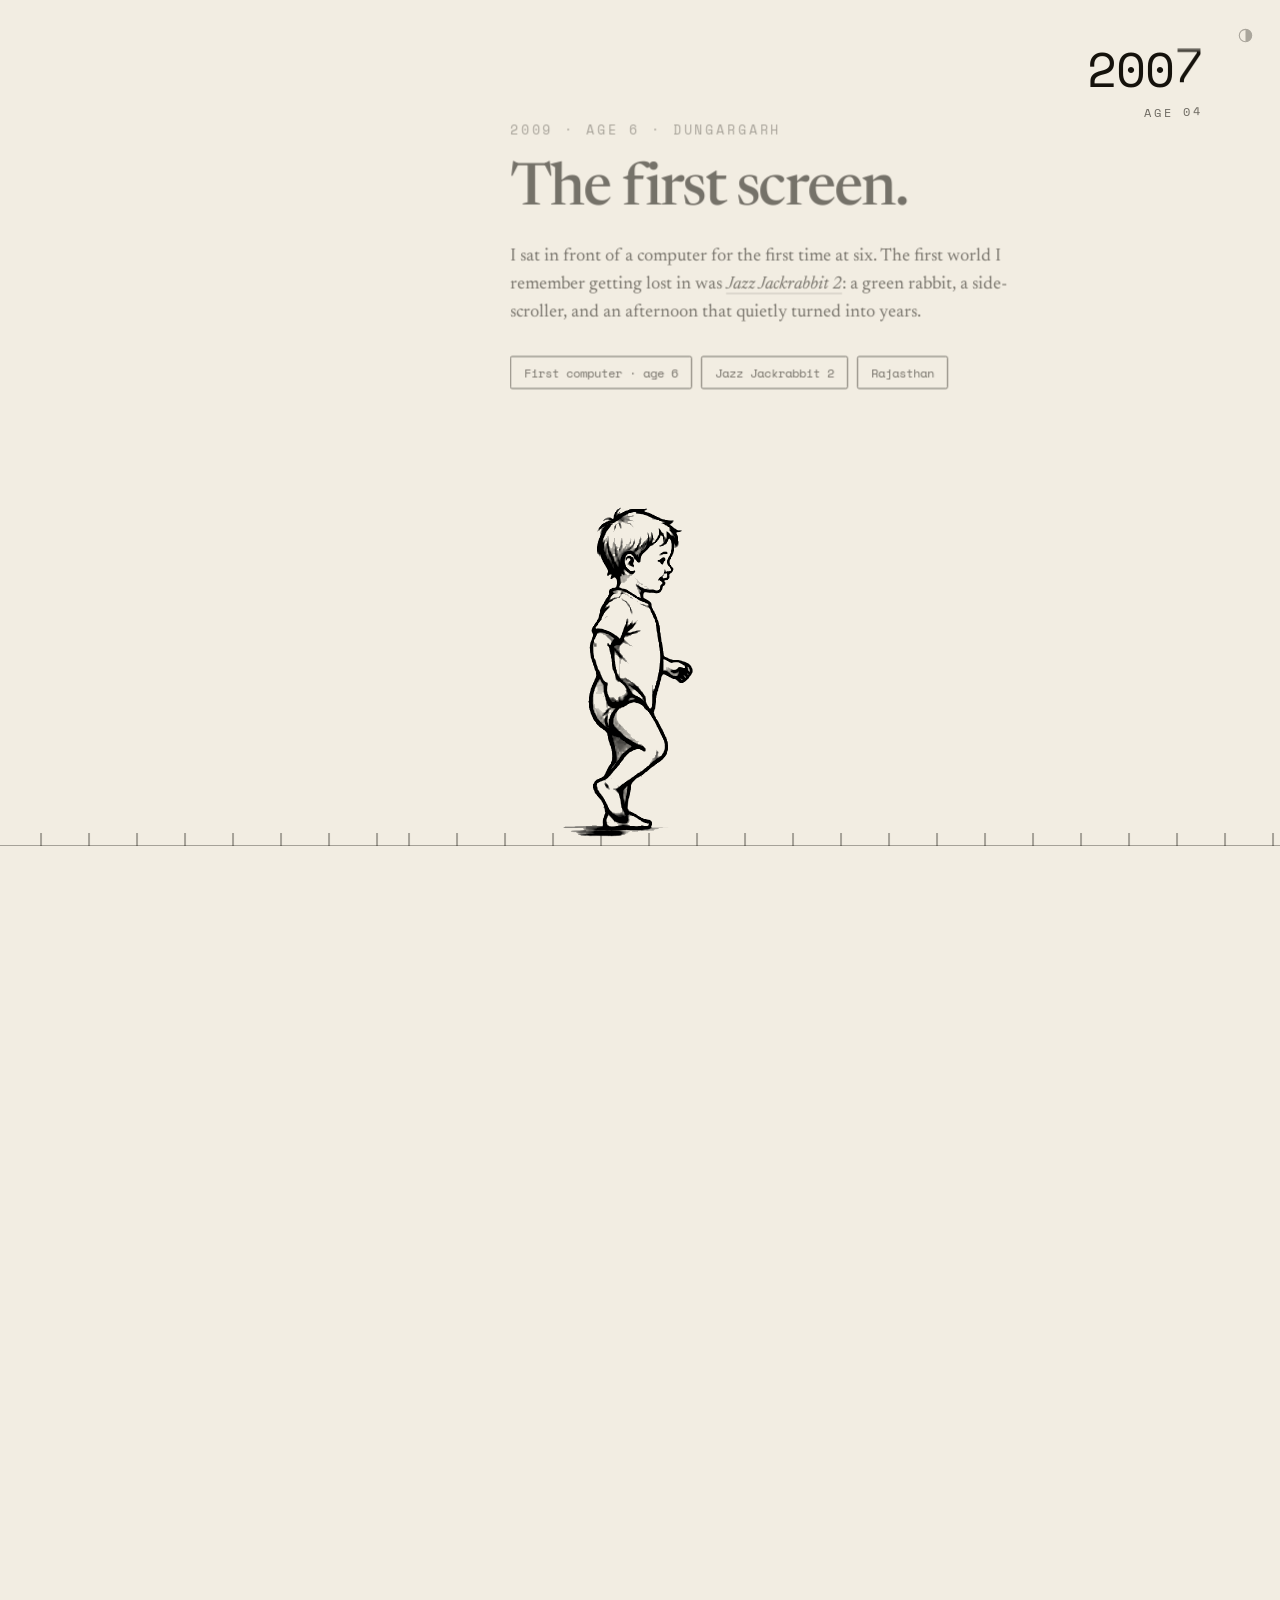
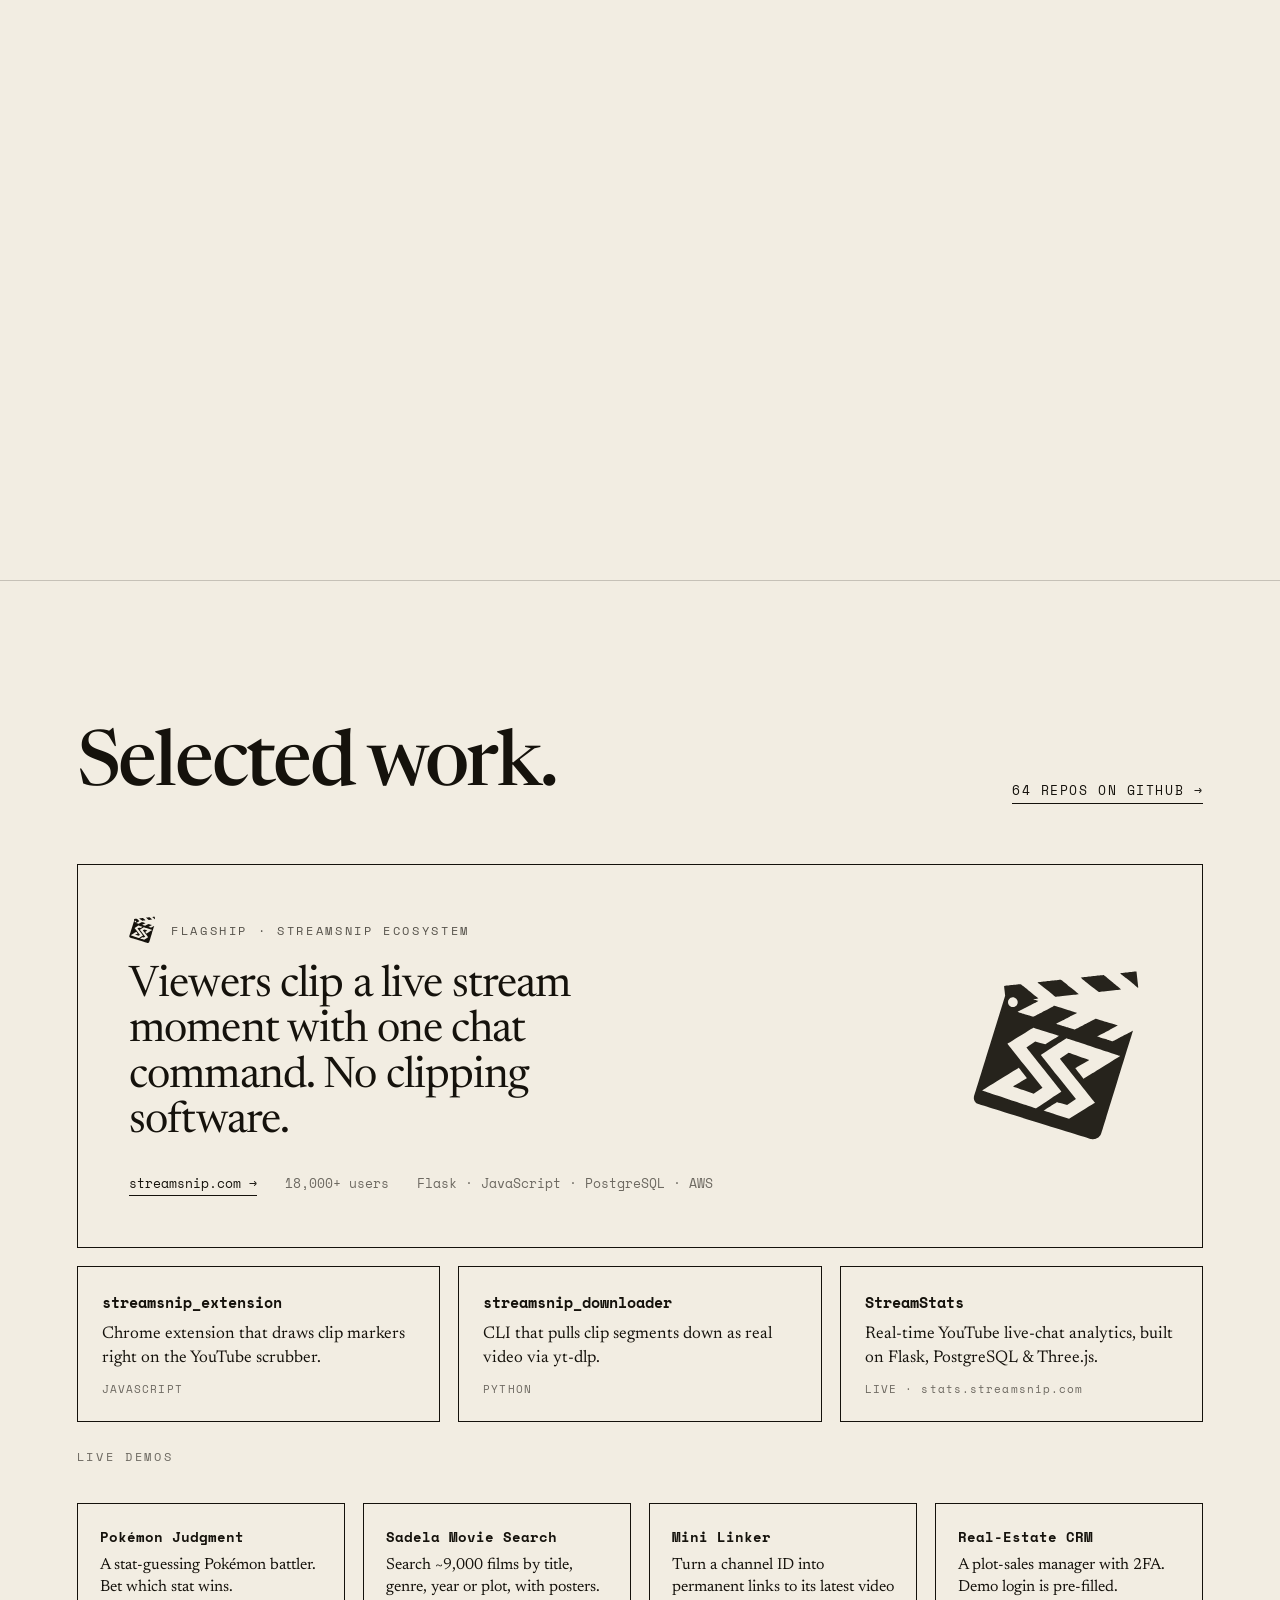
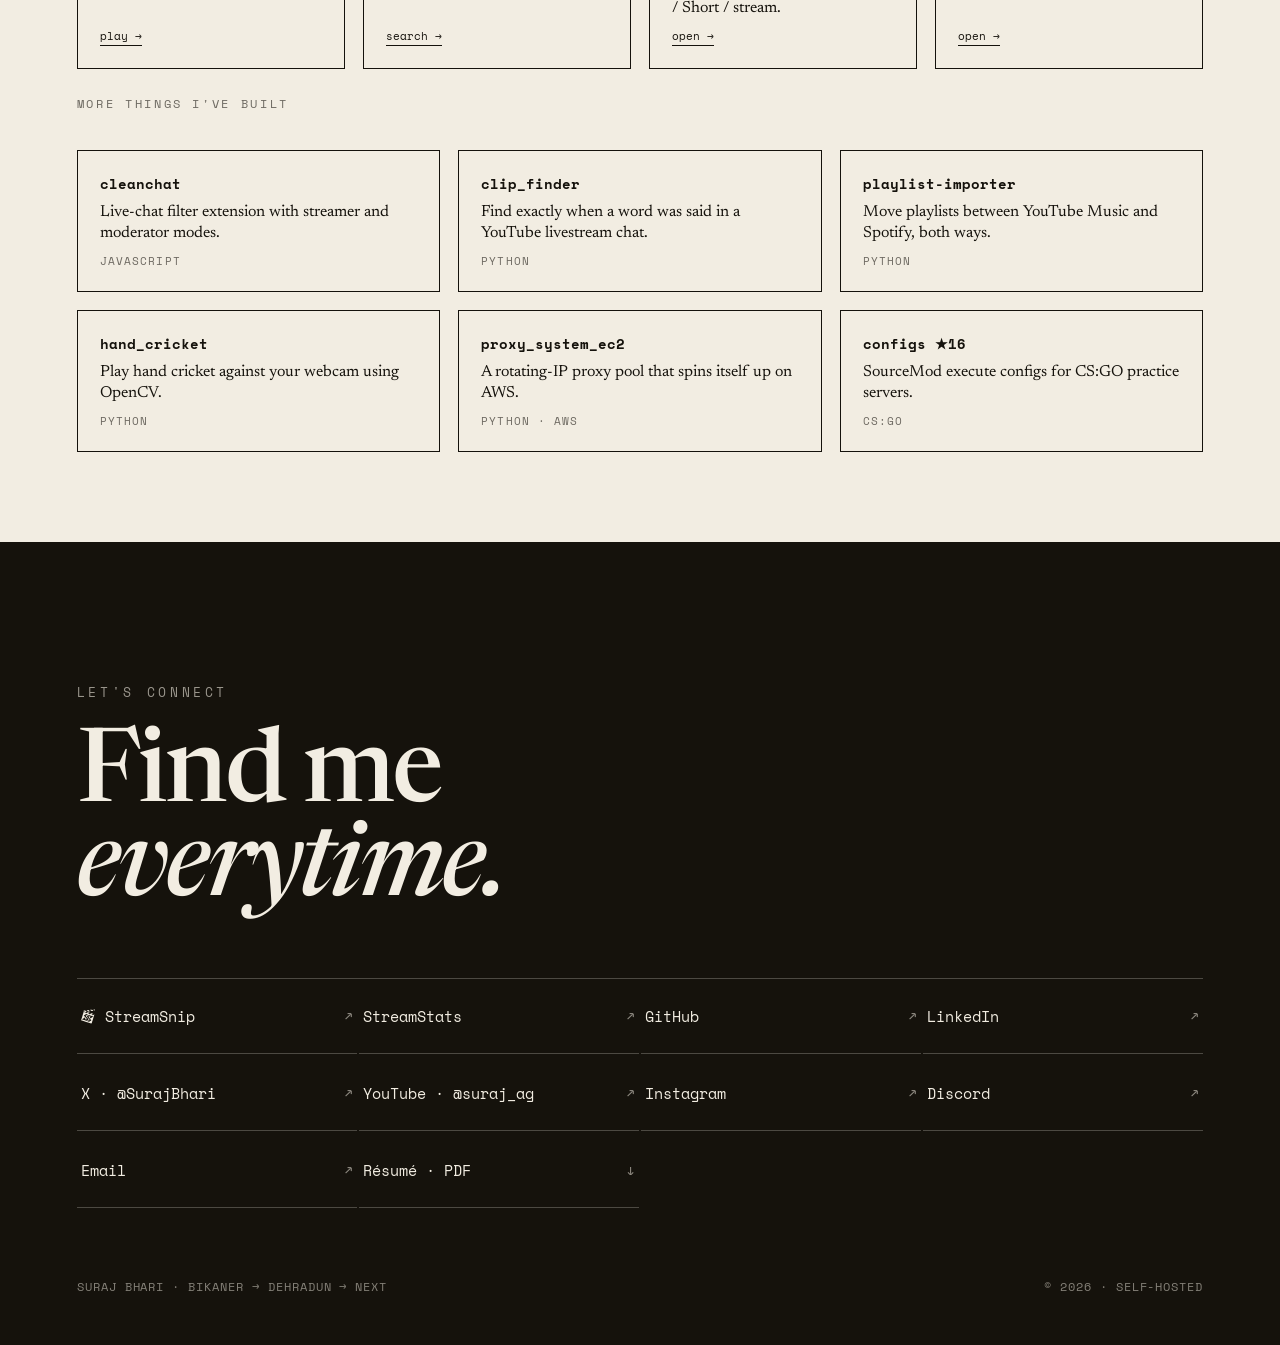
==== commit 4ebe0074: "Crop walker frames to 419x315 (clean edges/watermark); add color-invert theme toggle (top-only); low" ====
--- a/index.html
+++ b/index.html
@@ -54,6 +54,18 @@
   *{box-sizing:border-box;}
   ::selection{background:#15120C;color:#F2EDE2;}
   @keyframes cuebob{0%,100%{transform:translateX(0);opacity:.5}50%{transform:translateX(8px);opacity:1}}
+
+  /* theme toggle: invert every colour on the page, transitioned.
+     hue-rotate keeps any colour content looking natural through the flip. */
+  html{transition:filter .6s ease;}
+  html.inverted{filter:invert(1) hue-rotate(180deg);}
+  .theme-toggle{position:fixed;top:18px;right:18px;z-index:60;width:34px;height:34px;border-radius:50%;
+    border:0;background:none;color:#15120C;cursor:pointer;padding:0;opacity:.32;
+    display:flex;align-items:center;justify-content:center;
+    transition:transform .5s cubic-bezier(.16,1,.3,1),opacity .35s ease;}
+  .theme-toggle:hover{transform:rotate(180deg);opacity:.85;}
+  .theme-toggle.off{opacity:0;pointer-events:none;}
+  .theme-toggle svg{width:15px;height:15px;display:block;}
 
   /* hover behaviours */
   .card{transition:background .25s,color .25s;}
@@ -128,10 +140,10 @@
   .age-num{display:inline-flex;align-items:center;}
 
   /* ground + foreground walker */
-  .ground{position:absolute;left:0;right:0;bottom:11vh;height:13px;z-index:3;
+  .ground{position:absolute;left:0;right:0;bottom:6vh;height:13px;z-index:3;
     background:repeating-linear-gradient(90deg,rgba(21,18,12,.34) 0 2px,transparent 2px 48px);
     border-bottom:1px solid rgba(21,18,12,.34);}
-  .walker{position:absolute;left:50%;bottom:7vh;height:48vh;transform:translateX(-50%);z-index:4;pointer-events:none;}
+  .walker{position:absolute;left:50%;bottom:2vh;height:48vh;transform:translateX(-50%);z-index:4;pointer-events:none;}
   /* no filter on the bare canvas (luma-key would render empty pixels solid black). */
   .walker canvas{height:100%;width:auto;display:block;}
   /* A CSS filter animation can't interpolate a list containing url(), so animating
@@ -146,8 +158,8 @@
     .hud{top:16px;right:18px;}
     .readout-year{font-size:30px;}
     .readout-age{font-size:10px;}
-    .walker{height:34vh;bottom:8vh;}
-    .ground{bottom:11vh;}
+    .walker{height:34vh;bottom:3vh;}
+    .ground{bottom:6vh;}
     .gh-grid{grid-template-columns:1fr !important;}
     .demo-grid{grid-template-columns:1fr 1fr !important;}
     .showcase{padding:84px 22px !important;}
@@ -159,6 +171,10 @@
 </head>
 
 <body>
+<button class="theme-toggle" id="themeToggle" type="button" aria-label="Invert colours" aria-pressed="false" title="Invert colours">
+  <svg viewBox="0 0 20 20" aria-hidden="true"><circle cx="10" cy="10" r="8.25" fill="none" stroke="currentColor" stroke-width="1.5"></circle><path d="M10 1.75 a8.25 8.25 0 0 1 0 16.5 z" fill="currentColor"></path></svg>
+</button>
+<script>(function(){var b=document.getElementById('themeToggle');b.addEventListener('click',function(){var on=document.documentElement.classList.toggle('inverted');b.setAttribute('aria-pressed',on);});})();</script>
 <div style="background:#F2EDE2;color:#15120C;font-family:'Newsreader',Georgia,serif;overflow-x:clip;position:relative;">
 
   <svg width="0" height="0" style="position:absolute;pointer-events:none;" aria-hidden="true"><defs>
@@ -185,7 +201,6 @@
 
         <section class="hpanel">
           <div class="panel-inner">
-            <div class="eyebrow">A Life · Since 2003</div>
             <h1>Suraj<br><em>Bhari</em></h1>
             <p class="lede">A software engineer who builds tools for <em>streamers &amp; gamers</em>, usually to automate something I'd rather not do twice.</p>
             <p class="submono">Born 14 August 2003 · Rajasthan, India.</p>
@@ -254,7 +269,7 @@
 
       <!-- foreground walker (fixed, grows + walks with progress) -->
       <div class="walker">
-        <canvas id="figCanvas" width="320" height="315"></canvas>
+        <canvas id="figCanvas" width="419" height="315"></canvas>
       </div>
 
     </div>
@@ -400,6 +415,7 @@
   var walker = document.querySelector('.walker');
   var ctx = canvas.getContext('2d');
   var progressBar = document.getElementById('progressBar');
+  var themeToggle = document.getElementById('themeToggle');
   var ageBornEl = document.getElementById('ageBorn');
   var ageNumEl = document.getElementById('ageNum');
 
@@ -440,6 +456,7 @@
   var SECTION_YEAR = [2003, 2009, 2015, 2019, 2022, 2025, 2026];
 
   // ---- pencil-sketch frame sequence (canvas scrub) ----
+  // frames are pre-cropped 419x315 (figure tight, edges/watermark cleaned).
   var FRAME_COUNT = 240, FPS = 24, MAX_FRAME = 218;
   var imgs = new Array(FRAME_COUNT + 1), curFrame = -1, revealed = false;
   function fname(i) { return 'uploads/frames/f' + (i < 10 ? '00' + i : i < 100 ? '0' + i : '' + i) + '.webp'; }
@@ -449,10 +466,9 @@
     if (idx === curFrame) return;
     var im = imgs[idx];
     if (im && im.complete && im.naturalWidth) {
-      // source frames are 560px wide with faint pencil texture in the margins;
-      // crop the centre 320px band so only the figure shows (no side smudges).
+      // frames are already cropped tight to the figure (404x255) — draw the whole frame.
       ctx.clearRect(0, 0, canvas.width, canvas.height);
-      ctx.drawImage(im, 120, 0, 320, im.naturalHeight, 0, 0, canvas.width, canvas.height);
+      ctx.drawImage(im, 0, 0, canvas.width, canvas.height);
       curFrame = idx;
       if (!revealed) { revealed = true; walker.classList.add('lit'); } // key in + run the 2s blur-to-focus
     }
@@ -515,6 +531,9 @@
     var sc = window.scrollY || window.pageYOffset;
     var docScroll = (document.documentElement.scrollHeight - window.innerHeight) || 1;
     progressBar.style.width = (clamp01(sc / docScroll) * 100) + '%';
+
+    // theme toggle only lives at the very top of the page; it fades out once you scroll in
+    themeToggle.classList.toggle('off', sc > 40);
   }
 
   function onScroll() { target = compute(); }
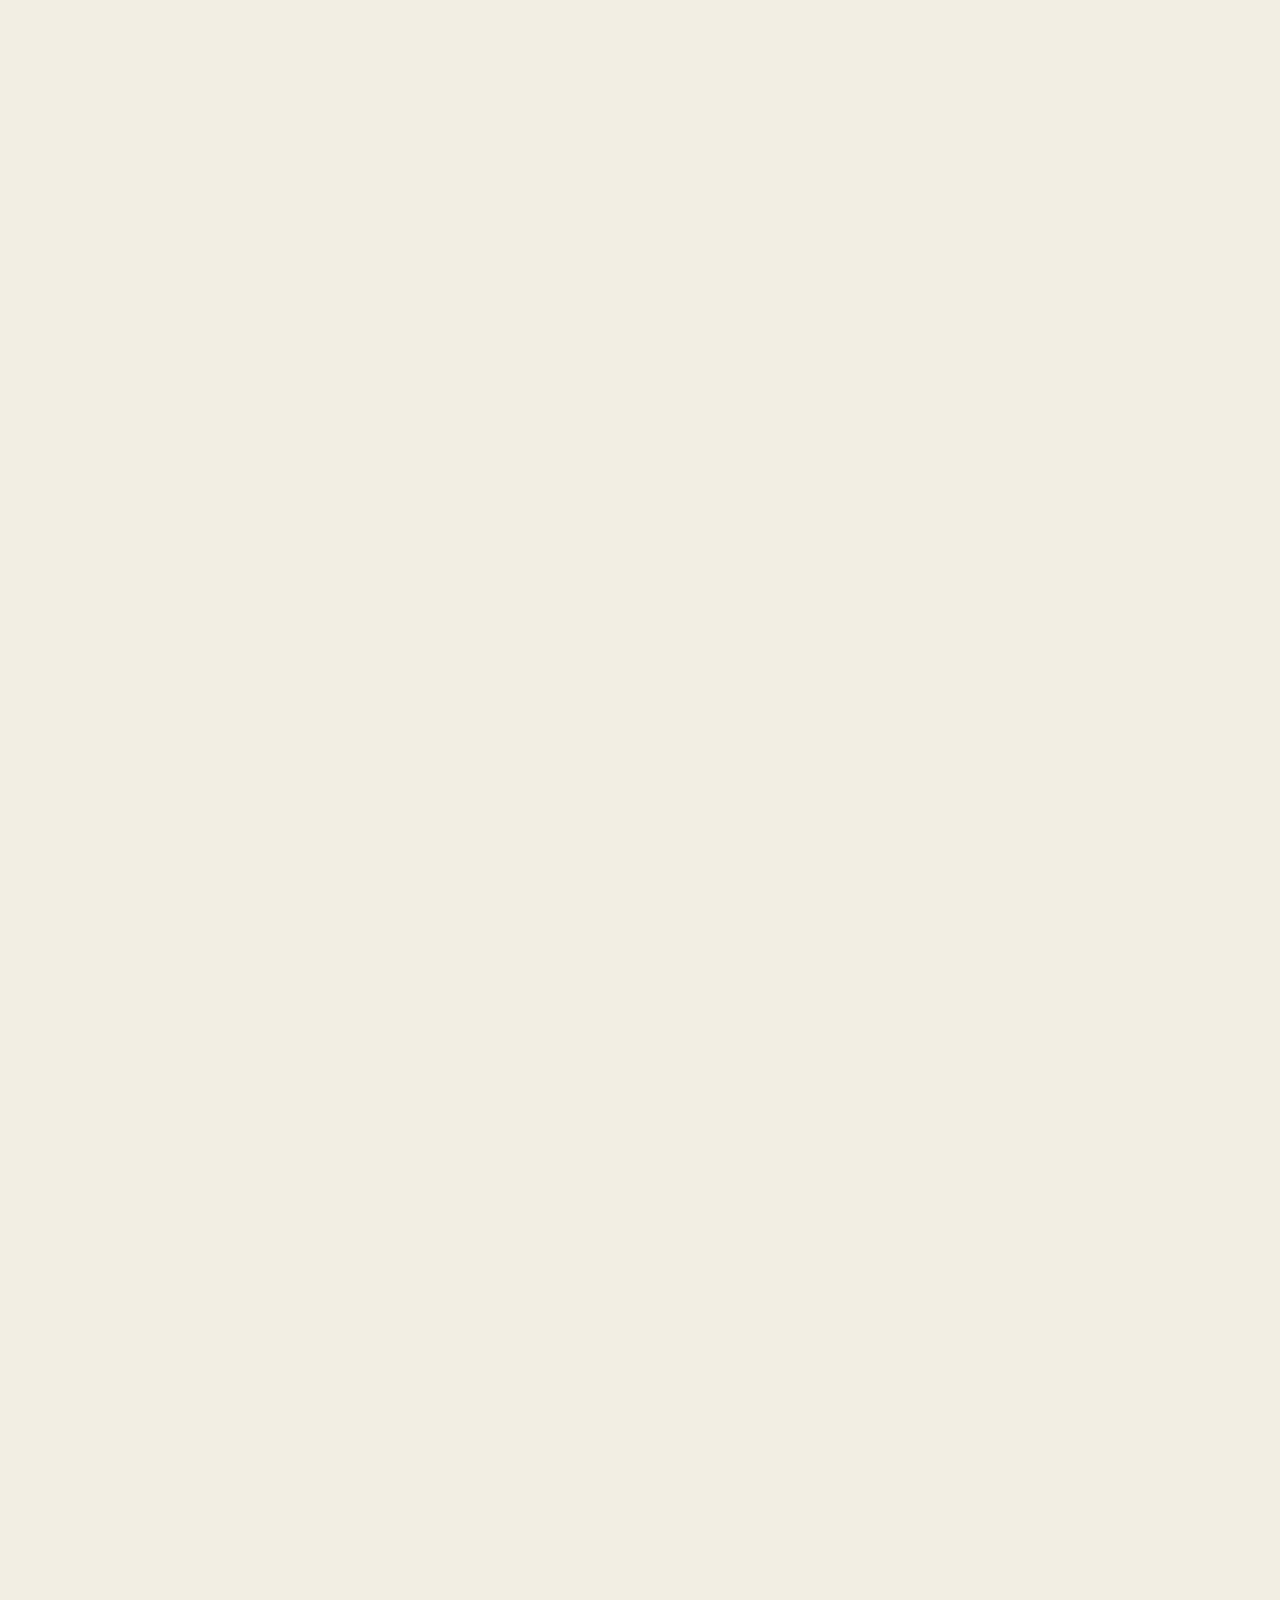
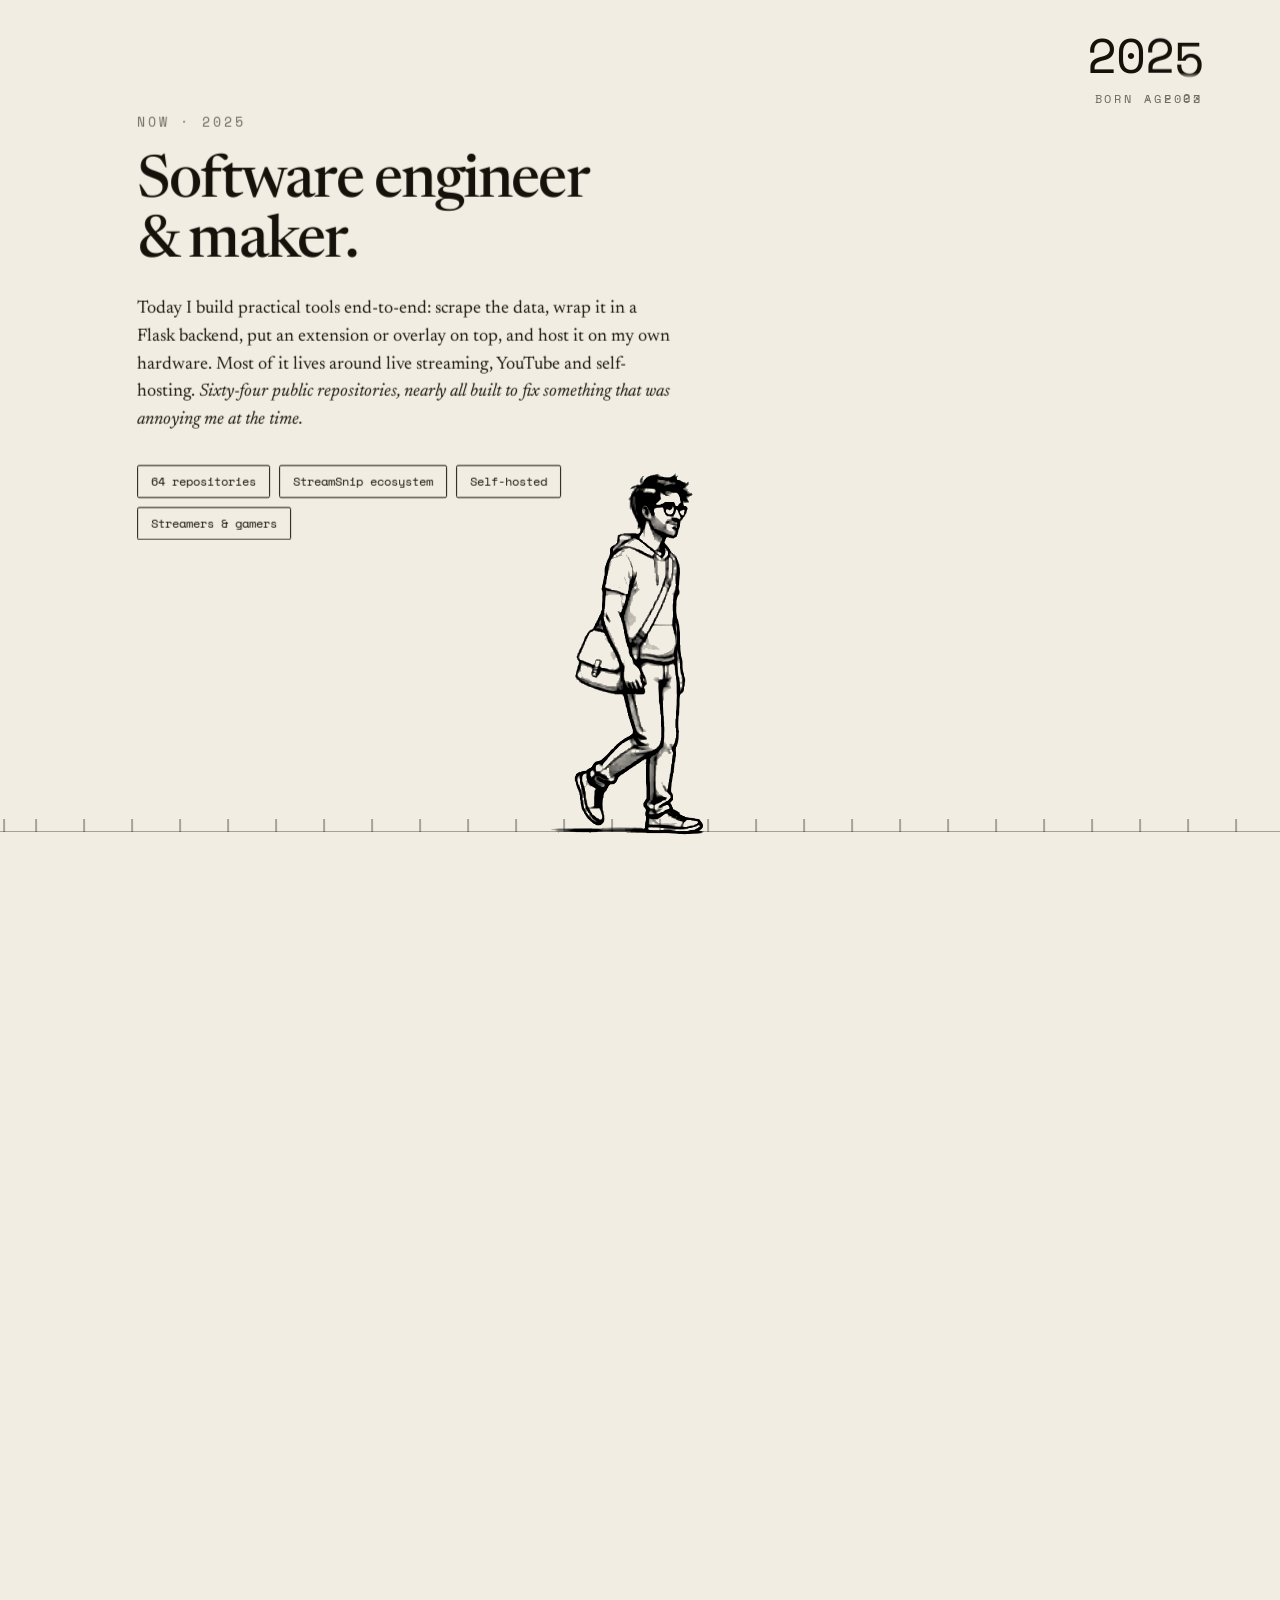
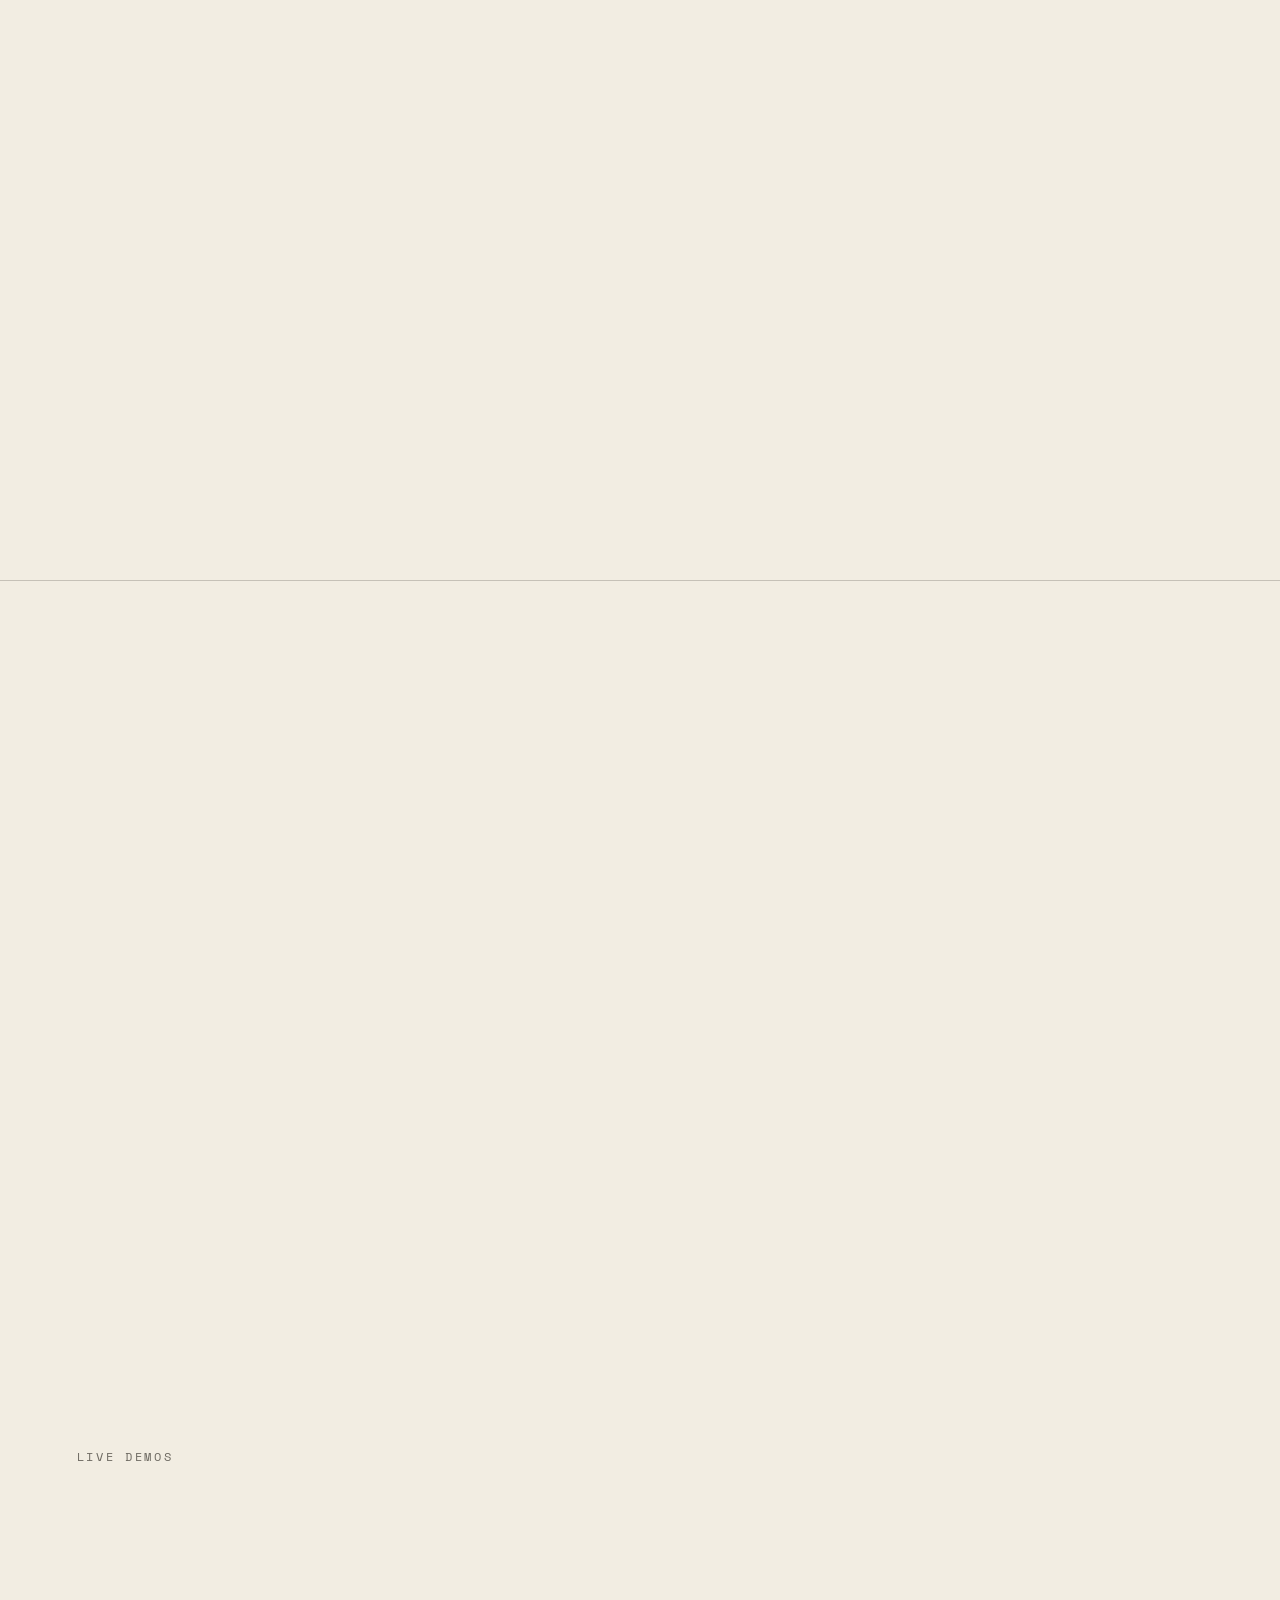
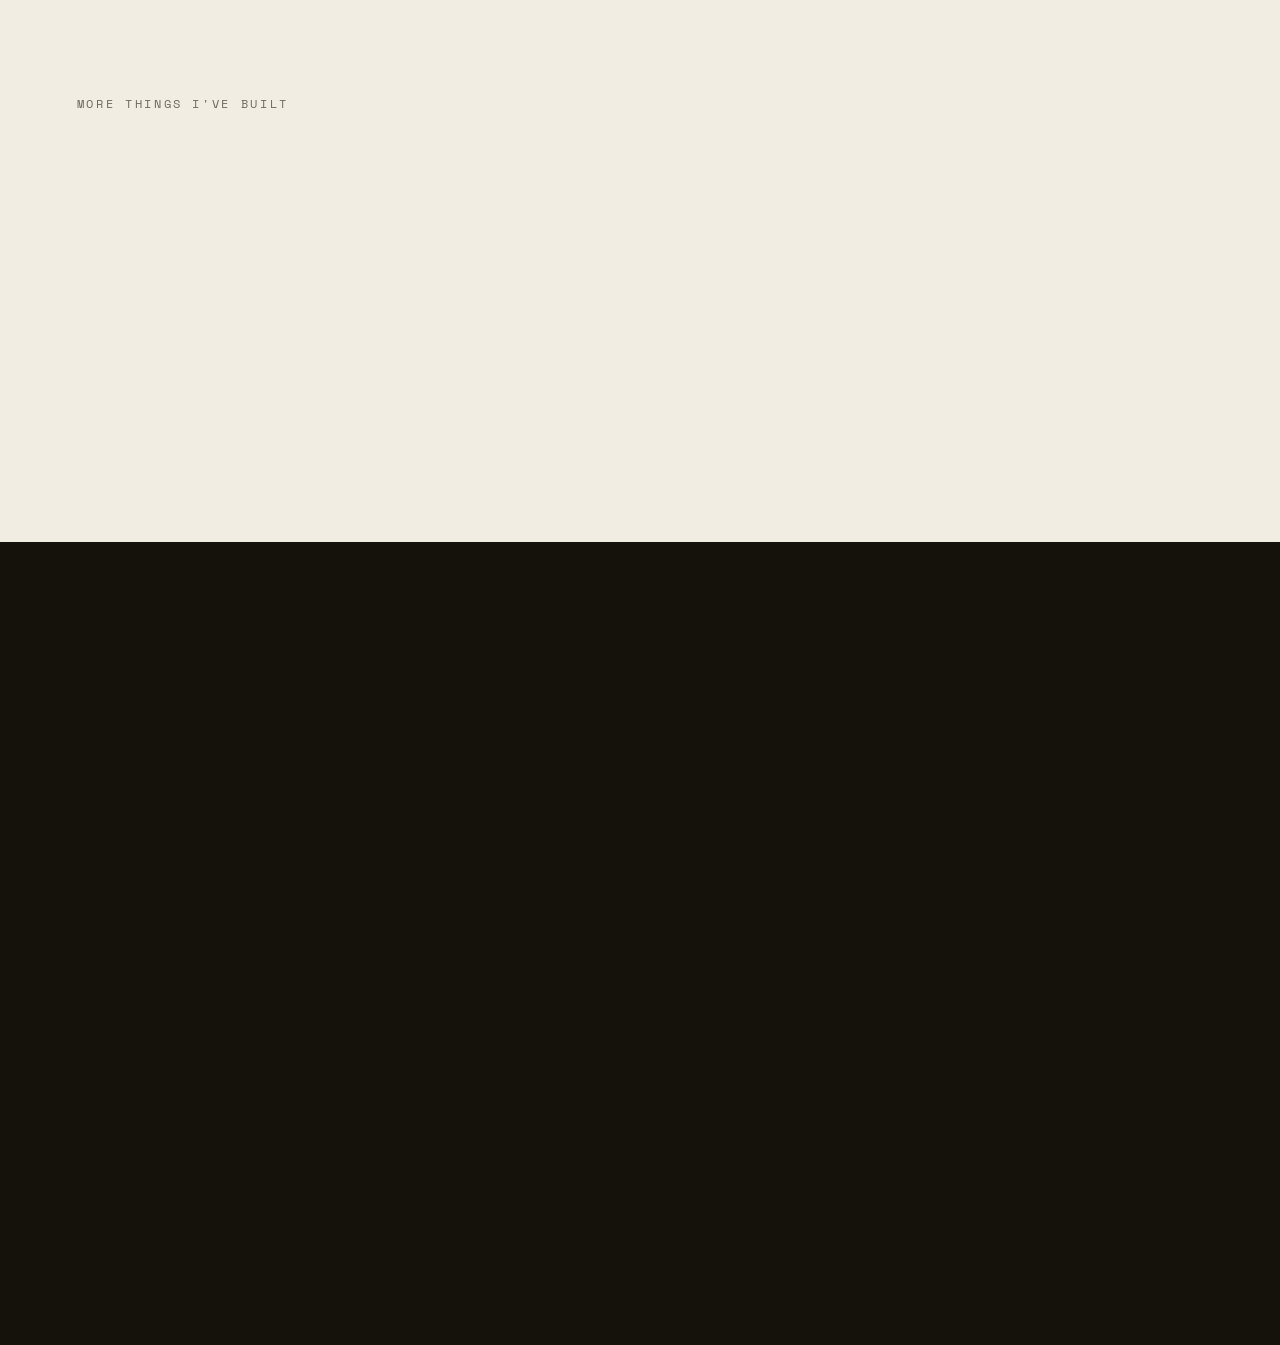
==== commit bb8abd19: "Tight 290x315 figure crop; magnetic snap points (10% capture, grace period, gentle 1.6s settle); BOR" ====
--- a/index.html
+++ b/index.html
@@ -127,7 +127,10 @@
   /* fixed HUD readout (top-right) */
   .hud{position:absolute;top:clamp(20px,5vh,52px);right:clamp(24px,6vw,90px);text-align:right;font-family:'Space Mono',monospace;z-index:6;pointer-events:none;}
   .readout-year{font-size:clamp(38px,3.8vw,64px);line-height:1;letter-spacing:-0.02em;}
-  .readout-age{font-size:12px;letter-spacing:.24em;margin-top:10px;opacity:.6;}
+  .readout-age{font-size:12px;letter-spacing:.24em;margin-top:10px;opacity:.6;display:grid;justify-items:end;}
+  /* the two age states stack in one cell and crossfade (no hard display swap) */
+  .readout-age > span{grid-area:1/1;transition:opacity .5s ease;}
+  .readout-age > span.age-hide{opacity:0;}
   /* odometer digits: each column shows one digit of a vertical reel, driven by scroll */
   .odo{display:inline-flex;vertical-align:baseline;}
   /* one digit tall (neighbours stay clipped out of view), with a soft edge fade so the
@@ -193,7 +196,7 @@
       <!-- fixed HUD: live year / age ticker -->
       <div class="hud">
         <div class="readout-year"><span class="odo" id="yearOdo"></span></div>
-        <div class="readout-age"><span id="ageBorn">BORN · 2003</span><span class="age-num" id="ageNum" style="display:none;">AGE&nbsp;<span class="odo" id="ageOdo"></span></span></div>
+        <div class="readout-age"><span id="ageBorn">BORN · 2003</span><span class="age-num age-hide" id="ageNum">AGE&nbsp;<span class="odo" id="ageOdo"></span></span></div>
       </div>
 
       <!-- horizontal track of scenes -->
@@ -269,7 +272,7 @@
 
       <!-- foreground walker (fixed, grows + walks with progress) -->
       <div class="walker">
-        <canvas id="figCanvas" width="419" height="315"></canvas>
+        <canvas id="figCanvas" width="290" height="315"></canvas>
       </div>
 
     </div>
@@ -456,7 +459,7 @@
   var SECTION_YEAR = [2003, 2009, 2015, 2019, 2022, 2025, 2026];
 
   // ---- pencil-sketch frame sequence (canvas scrub) ----
-  // frames are pre-cropped 419x315 (figure tight, edges/watermark cleaned).
+  // frames are pre-cropped 290x315 (cut tight around the figure, edges/watermark cleaned).
   var FRAME_COUNT = 240, FPS = 24, MAX_FRAME = 218;
   var imgs = new Array(FRAME_COUNT + 1), curFrame = -1, revealed = false;
   function fname(i) { return 'uploads/frames/f' + (i < 10 ? '00' + i : i < 100 ? '0' + i : '' + i) + '.webp'; }
@@ -520,8 +523,8 @@
     var yearF = tableAt(p, SECTION_YEAR), ageF = yearF - 2003;
     setOdo(yearReels, yearF);
     var born = ageF < 1;
-    ageBornEl.style.display = born ? '' : 'none';
-    ageNumEl.style.display = born ? 'none' : '';
+    ageBornEl.classList.toggle('age-hide', !born);
+    ageNumEl.classList.toggle('age-hide', born);
     if (!born) setOdo(ageReels, ageF);
 
     // figure (walks + grows)
@@ -539,9 +542,42 @@
   function onScroll() { target = compute(); }
   function onResize() { measure(); onScroll(); }
 
+  // magnetic snap state (detected in the rAF loop so Lenis's micro-scroll tail
+  // near rest doesn't keep deferring it). lenisInst is set once Lenis starts.
+  var lenisInst = null, snapping = false, snapLastSY = -1, snapStable = 0, touching = false, lastInput = 0;
+  function snapToNearest() {
+    if (!lenisInst) return;
+    var jTop = journeyH.getBoundingClientRect().top + window.scrollY;
+    var rel = window.scrollY - jTop;
+    if (rel < -2 || rel > maxX + 2) return;                 // only inside the pinned journey
+    var i = Math.round(rel / vw);
+    if (i < 0) i = 0; if (i > N - 1) i = N - 1;
+    var off = Math.abs(rel - i * vw);                        // distance from that pane's centre
+    if (off < 2 || off > vw * 0.10) return;                 // only assist when already within 10% of a pane
+    snapping = true;
+    lenisInst.scrollTo(jTop + i * vw, {
+      duration: 1.6,
+      easing: function (t) { return -(Math.cos(Math.PI * t) - 1) / 2; },  // easeInOutSine — long, gentle pull-in + settle
+      onComplete: function () { snapping = false; }
+    });
+  }
+  // fresh user input cancels a snap and starts a grace period, so you can always
+  // pull off a pane (the magnet won't grab again until you stop feeding input).
+  function cancelSnap() { snapping = false; snapStable = 0; lastInput = performance.now(); }
+
   function loop() {
     p += (target - p) * SMOOTHING;
     render();
+    // as the scroll glides to a near-stop, gently pull onto a pane if we're close to one.
+    // re-checked across a short window so Lenis's slow creep into the capture zone is caught.
+    if (lenisInst && !snapping && !touching && performance.now() - lastInput > 450) {
+      var sy = window.scrollY;
+      if (Math.abs(sy - snapLastSY) < 3) {
+        if (snapStable < 5) snapStable++;
+        if (snapStable >= 2) snapToNearest();   // keep checking while slow so the creep into the zone is caught
+      } else snapStable = 0;
+      snapLastSY = sy;
+    }
     requestAnimationFrame(loop);
   }
 
@@ -550,9 +586,16 @@
   function startLenis() {
     if (REDUCE || !window.Lenis) return;
     var lenis = new Lenis({ lerp: 0.09, wheelMultiplier: 1, smoothWheel: true });
+    lenisInst = lenis;
     function lraf(t) { lenis.raf(t); requestAnimationFrame(lraf); }
     requestAnimationFrame(lraf);
     lenis.on('scroll', onScroll);
+    // any fresh user input cancels an in-flight snap so we never fight the user
+    window.addEventListener('wheel', cancelSnap, { passive: true });
+    window.addEventListener('keydown', cancelSnap);
+    window.addEventListener('touchstart', function () { touching = true; cancelSnap(); }, { passive: true });
+    window.addEventListener('touchmove', cancelSnap, { passive: true });
+    window.addEventListener('touchend', function () { touching = false; cancelSnap(); }, { passive: true });
   }
 
   // Scroll-reveal for the vertical work + footer (IntersectionObserver, not scroll listeners).
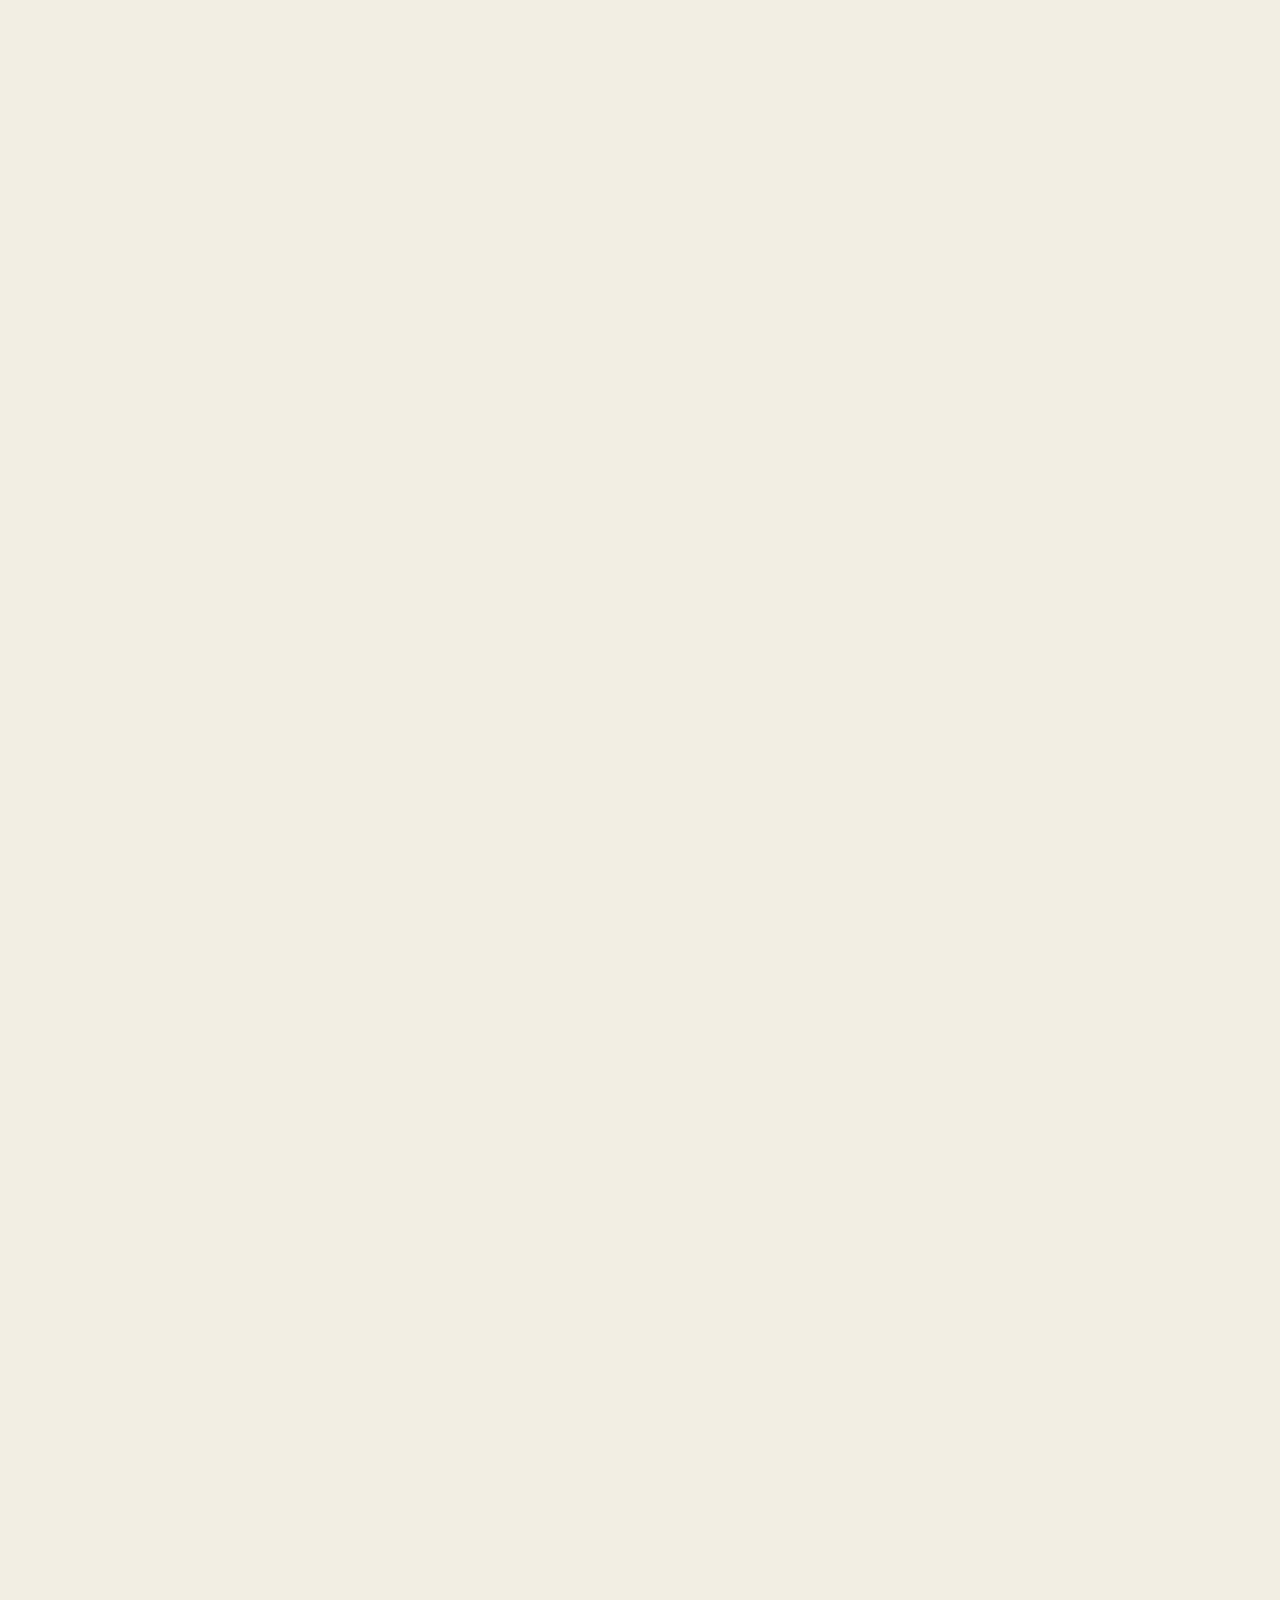
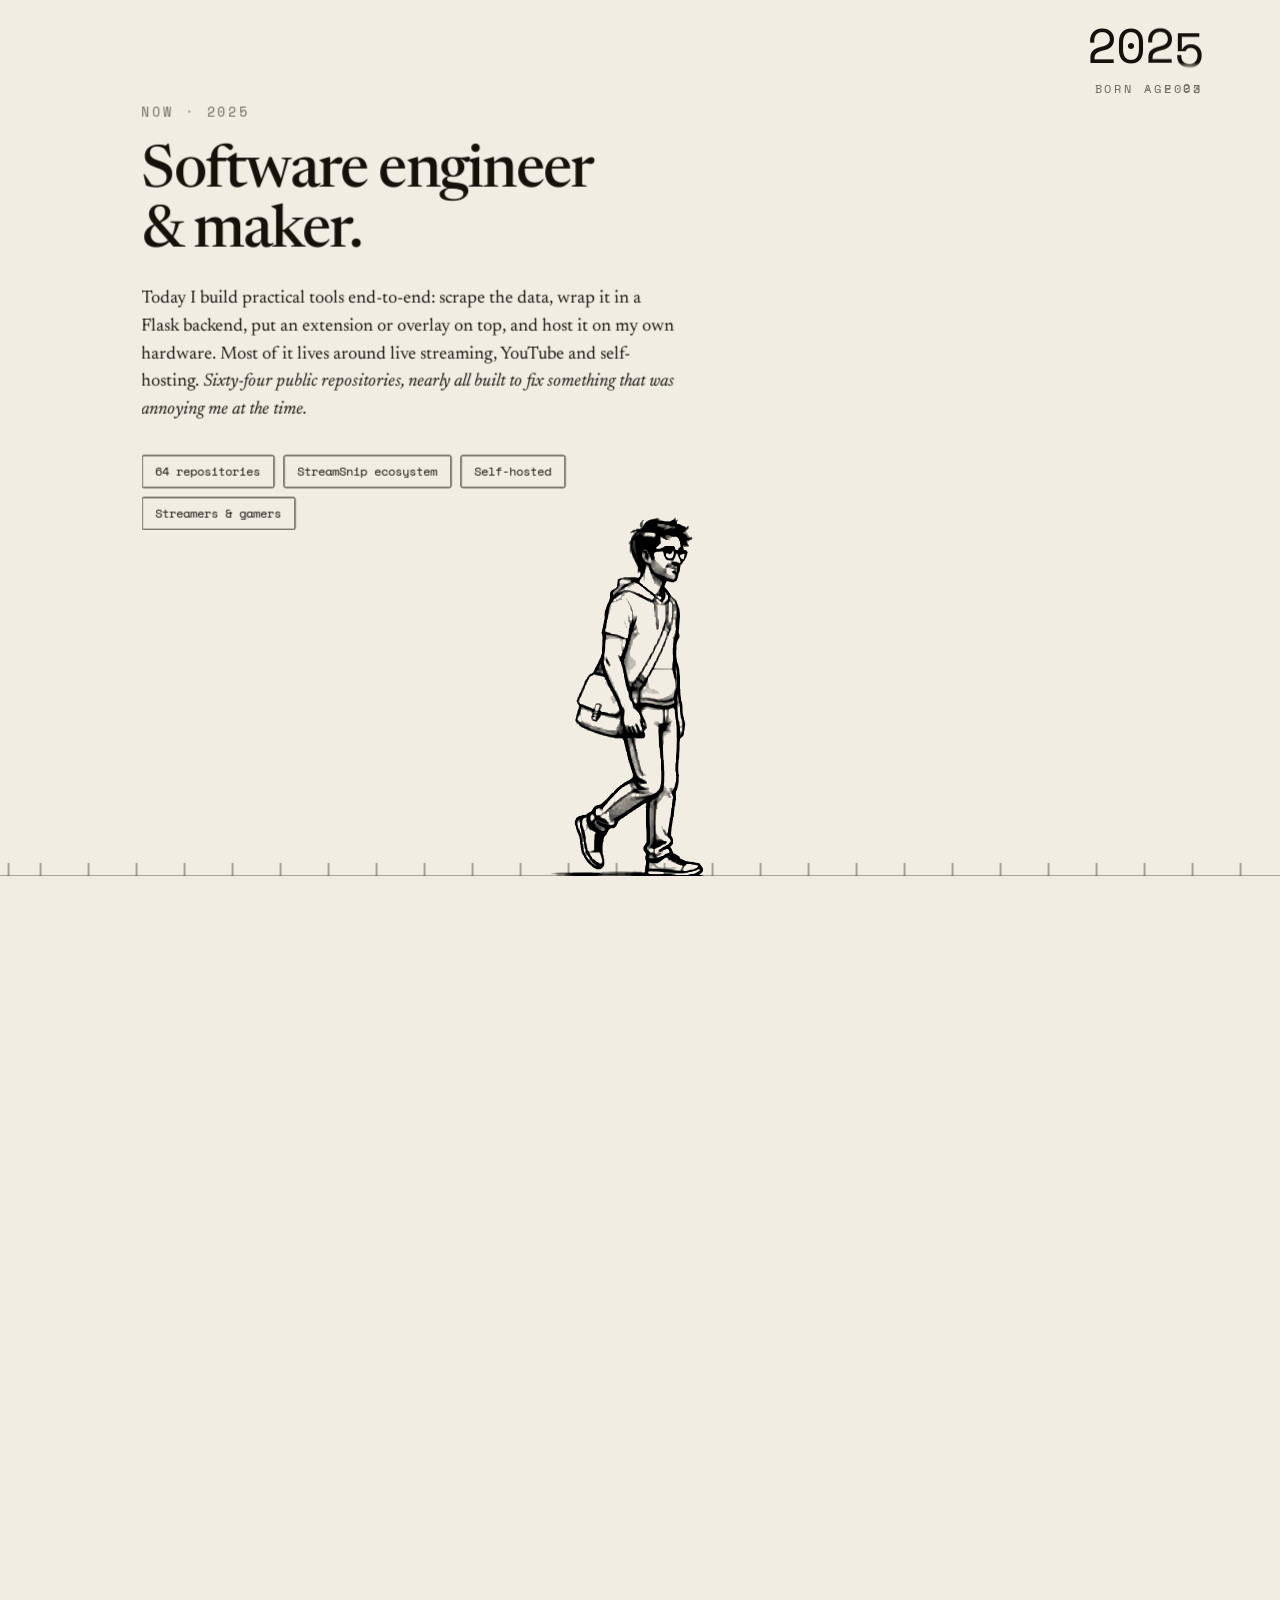
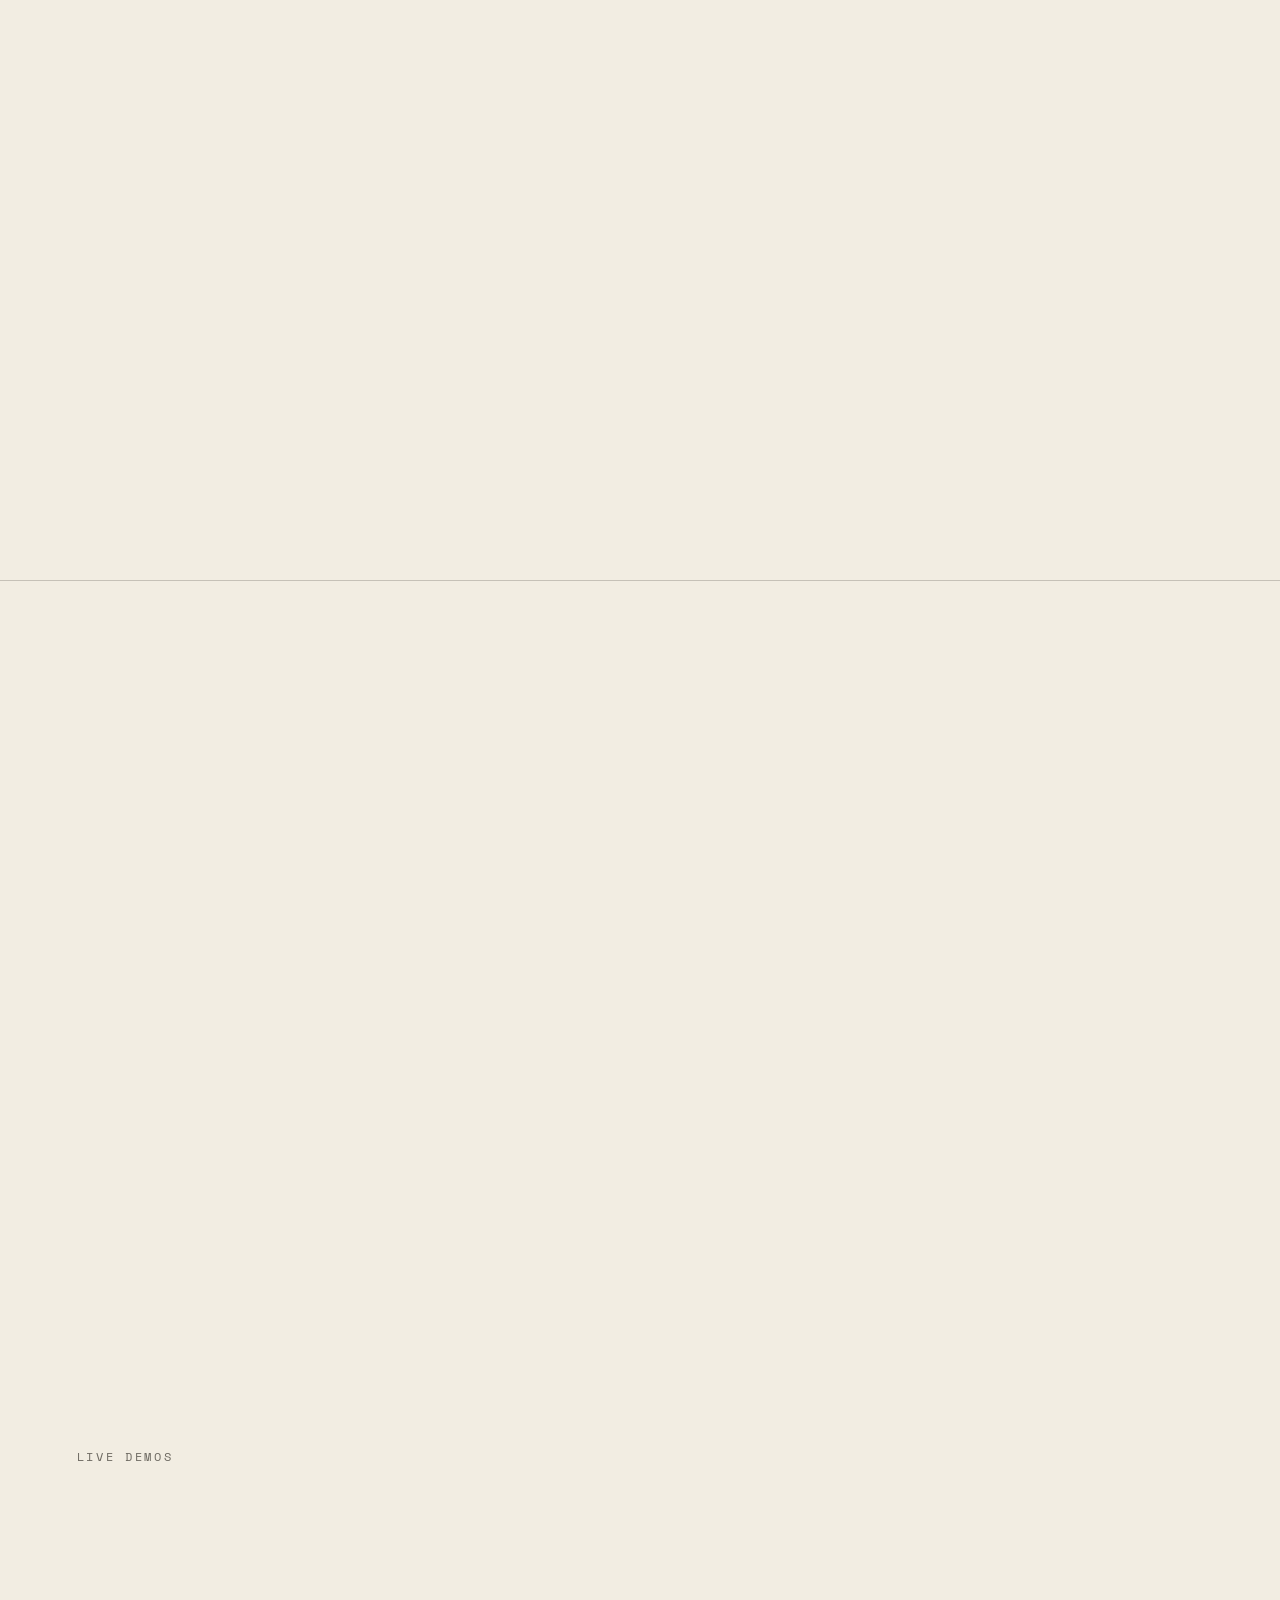
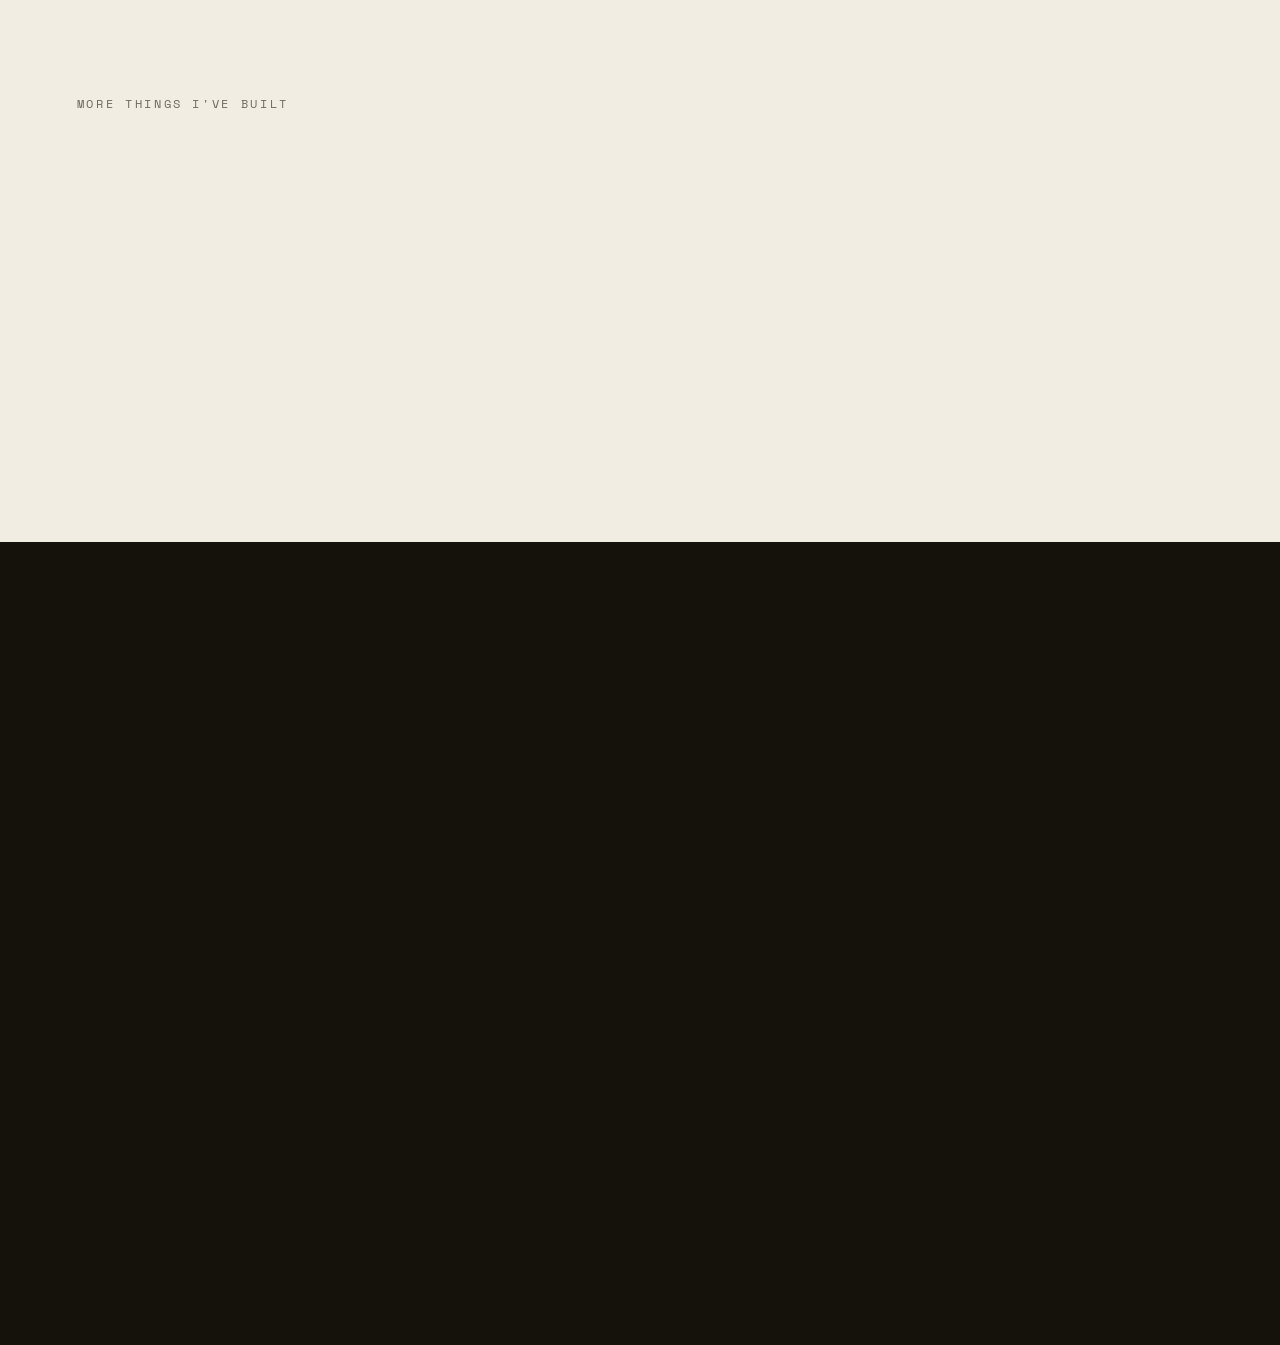
==== commit 3ac384a9: "Drop walker + ground ruler fully to the bottom of the viewport" ====
--- a/index.html
+++ b/index.html
@@ -143,10 +143,10 @@
   .age-num{display:inline-flex;align-items:center;}
 
   /* ground + foreground walker */
-  .ground{position:absolute;left:0;right:0;bottom:6vh;height:13px;z-index:3;
+  .ground{position:absolute;left:0;right:0;bottom:0;height:13px;z-index:3;
     background:repeating-linear-gradient(90deg,rgba(21,18,12,.34) 0 2px,transparent 2px 48px);
     border-bottom:1px solid rgba(21,18,12,.34);}
-  .walker{position:absolute;left:50%;bottom:2vh;height:48vh;transform:translateX(-50%);z-index:4;pointer-events:none;}
+  .walker{position:absolute;left:50%;bottom:-4vh;height:48vh;transform:translateX(-50%);z-index:4;pointer-events:none;}
   /* no filter on the bare canvas (luma-key would render empty pixels solid black). */
   .walker canvas{height:100%;width:auto;display:block;}
   /* A CSS filter animation can't interpolate a list containing url(), so animating
@@ -161,8 +161,8 @@
     .hud{top:16px;right:18px;}
     .readout-year{font-size:30px;}
     .readout-age{font-size:10px;}
-    .walker{height:34vh;bottom:3vh;}
-    .ground{bottom:6vh;}
+    .walker{height:34vh;bottom:-3vh;}
+    .ground{bottom:0;}
     .gh-grid{grid-template-columns:1fr !important;}
     .demo-grid{grid-template-columns:1fr 1fr !important;}
     .showcase{padding:84px 22px !important;}
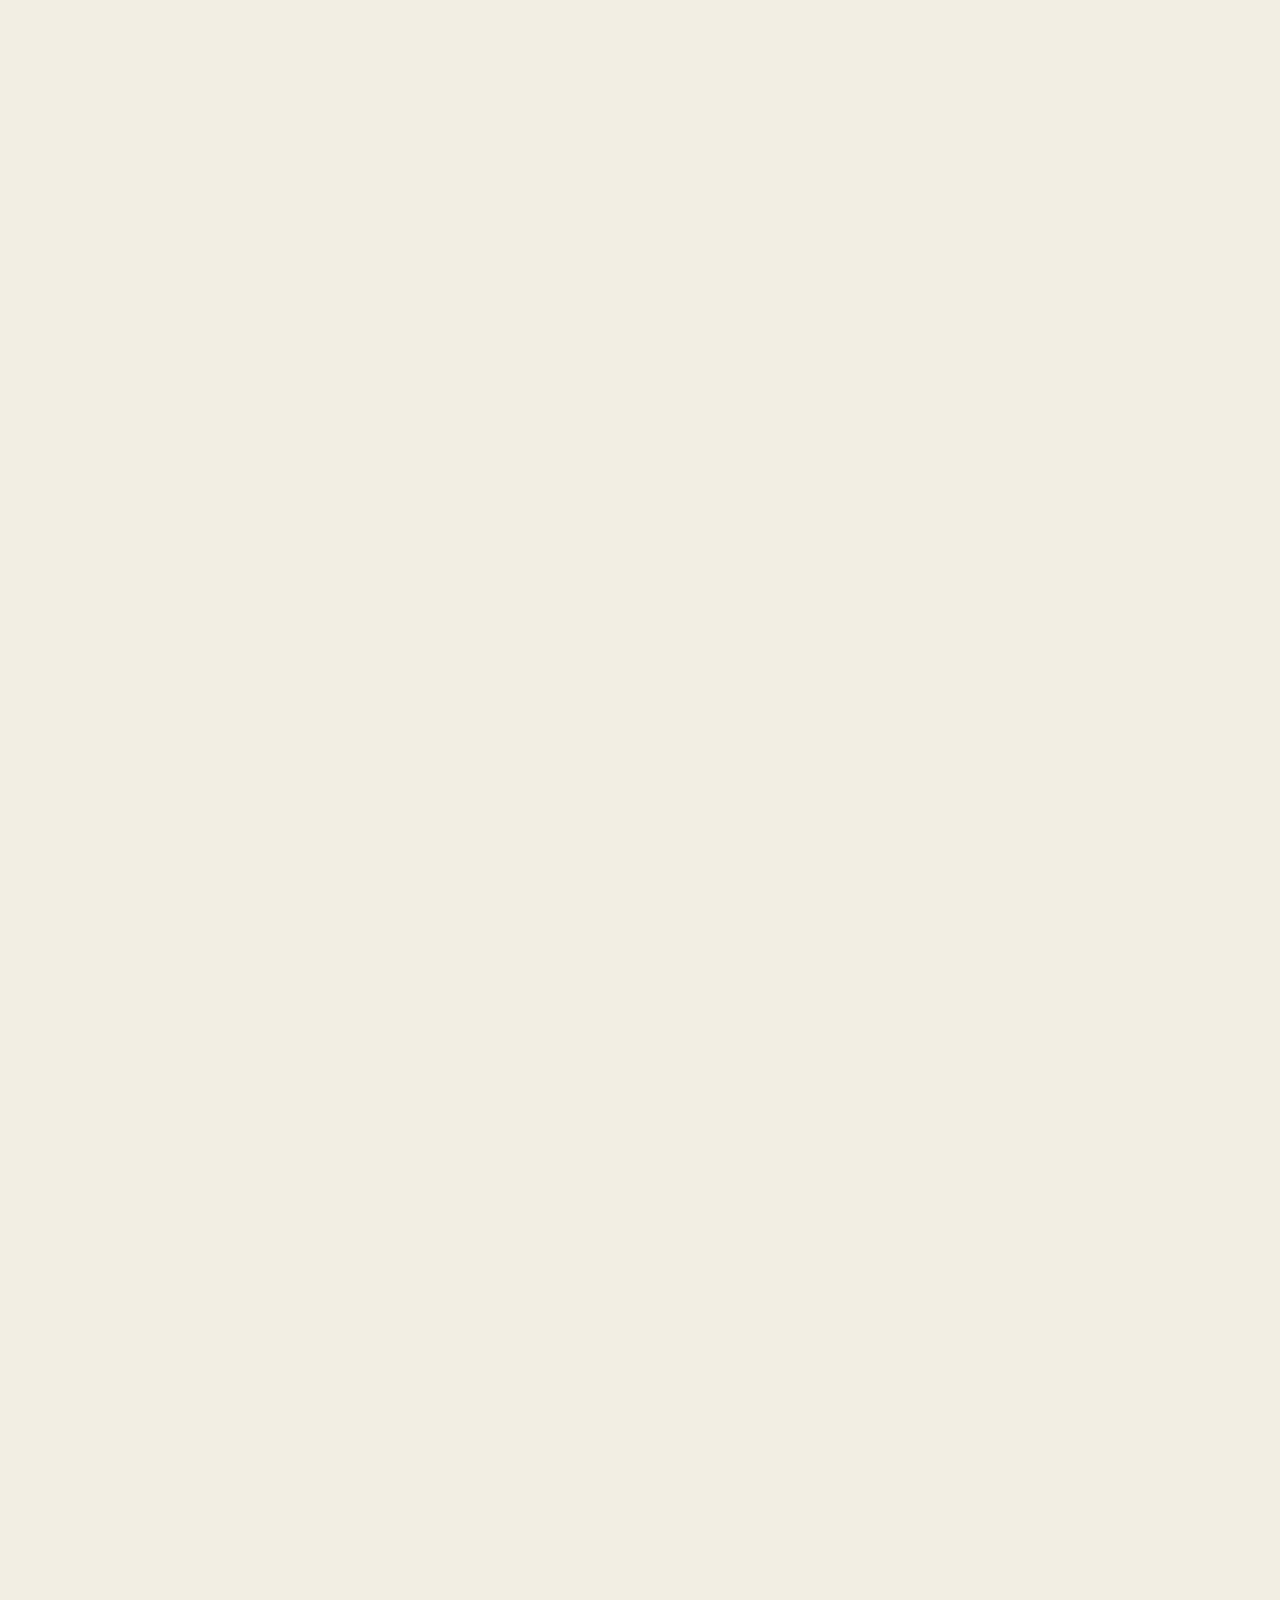
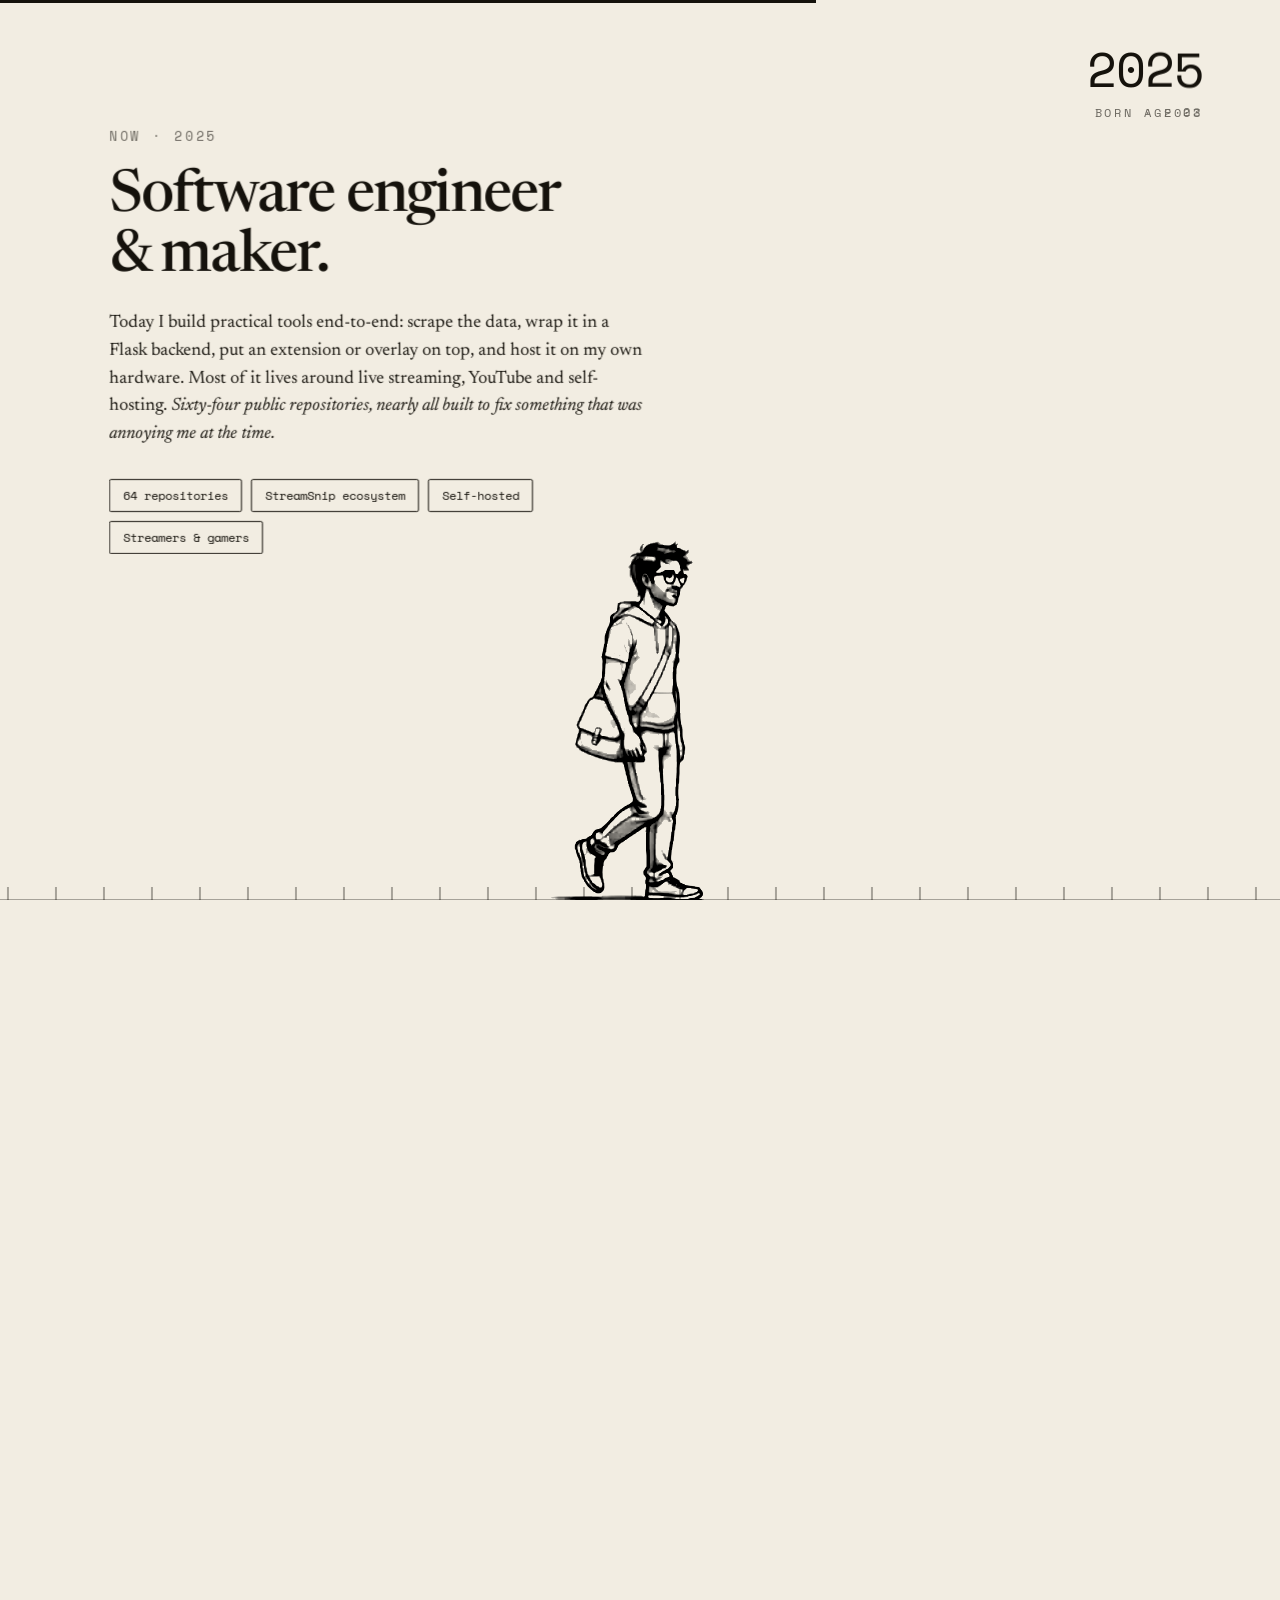
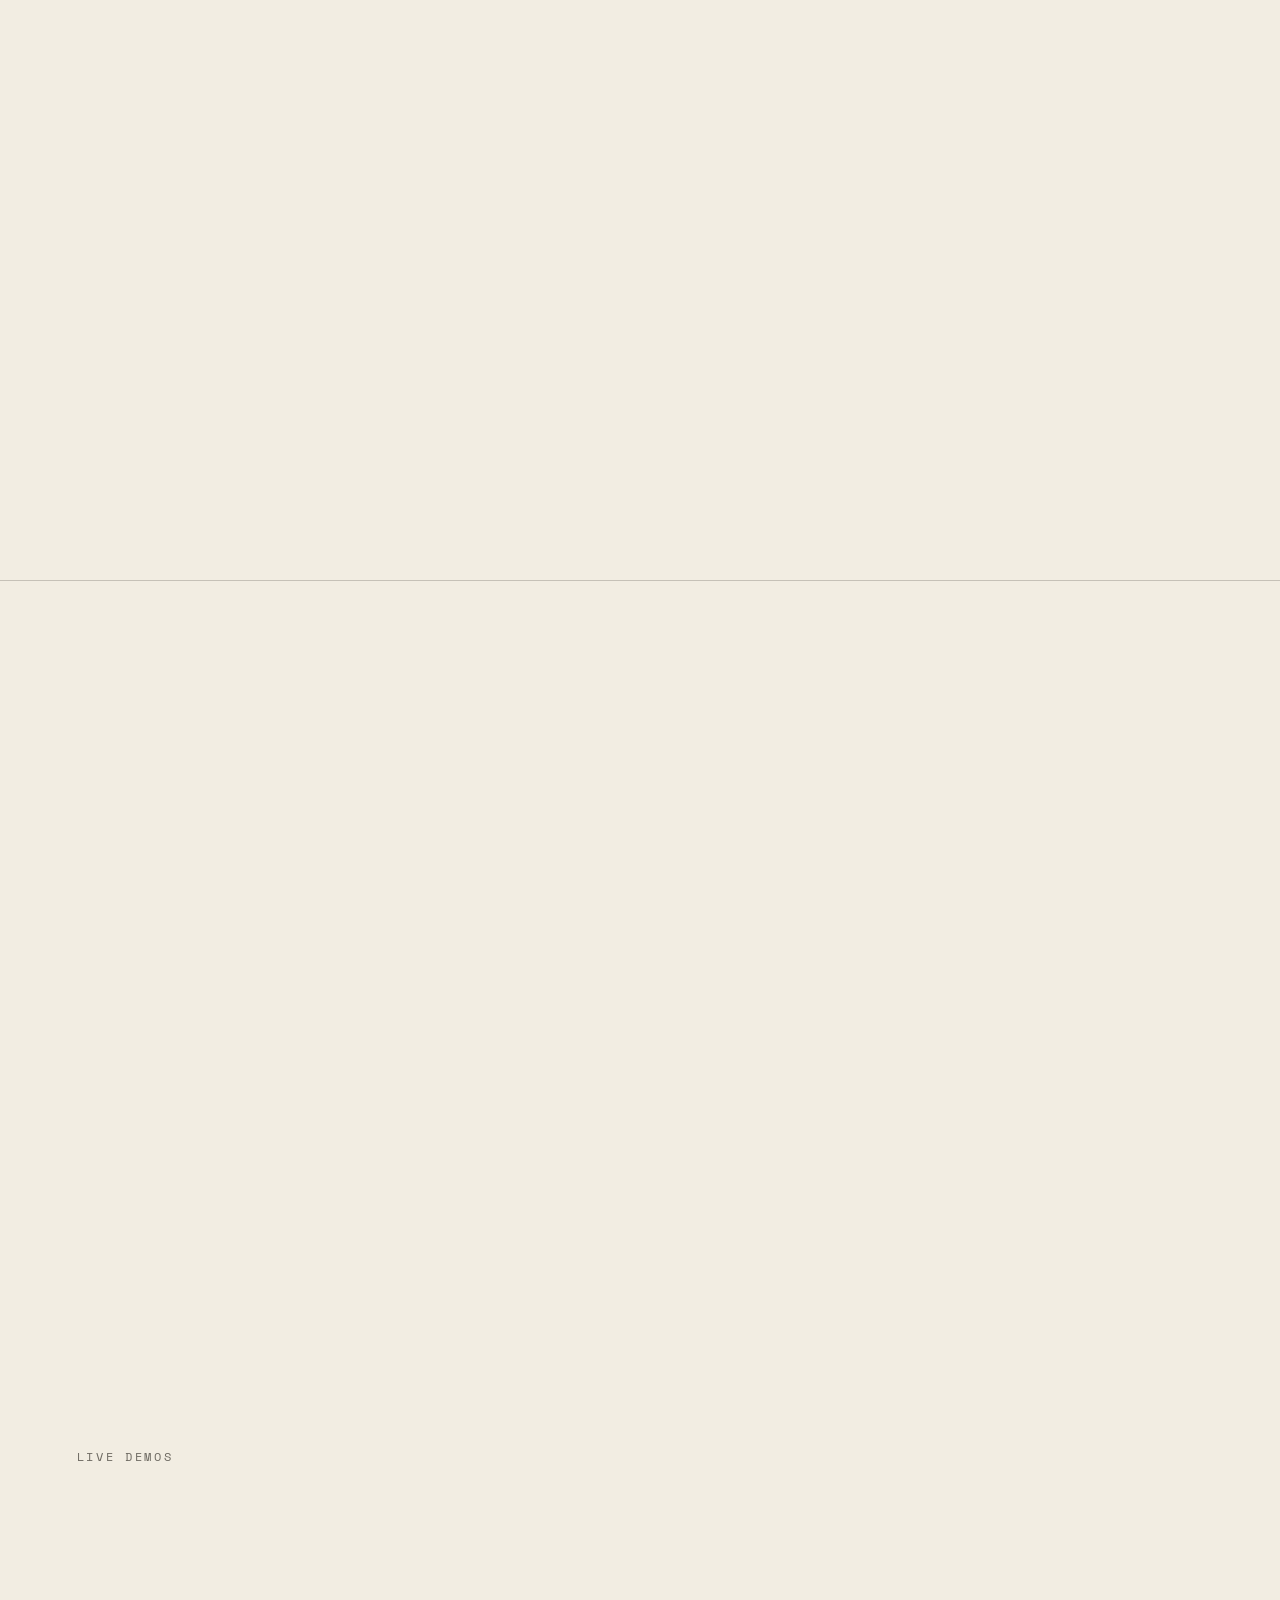
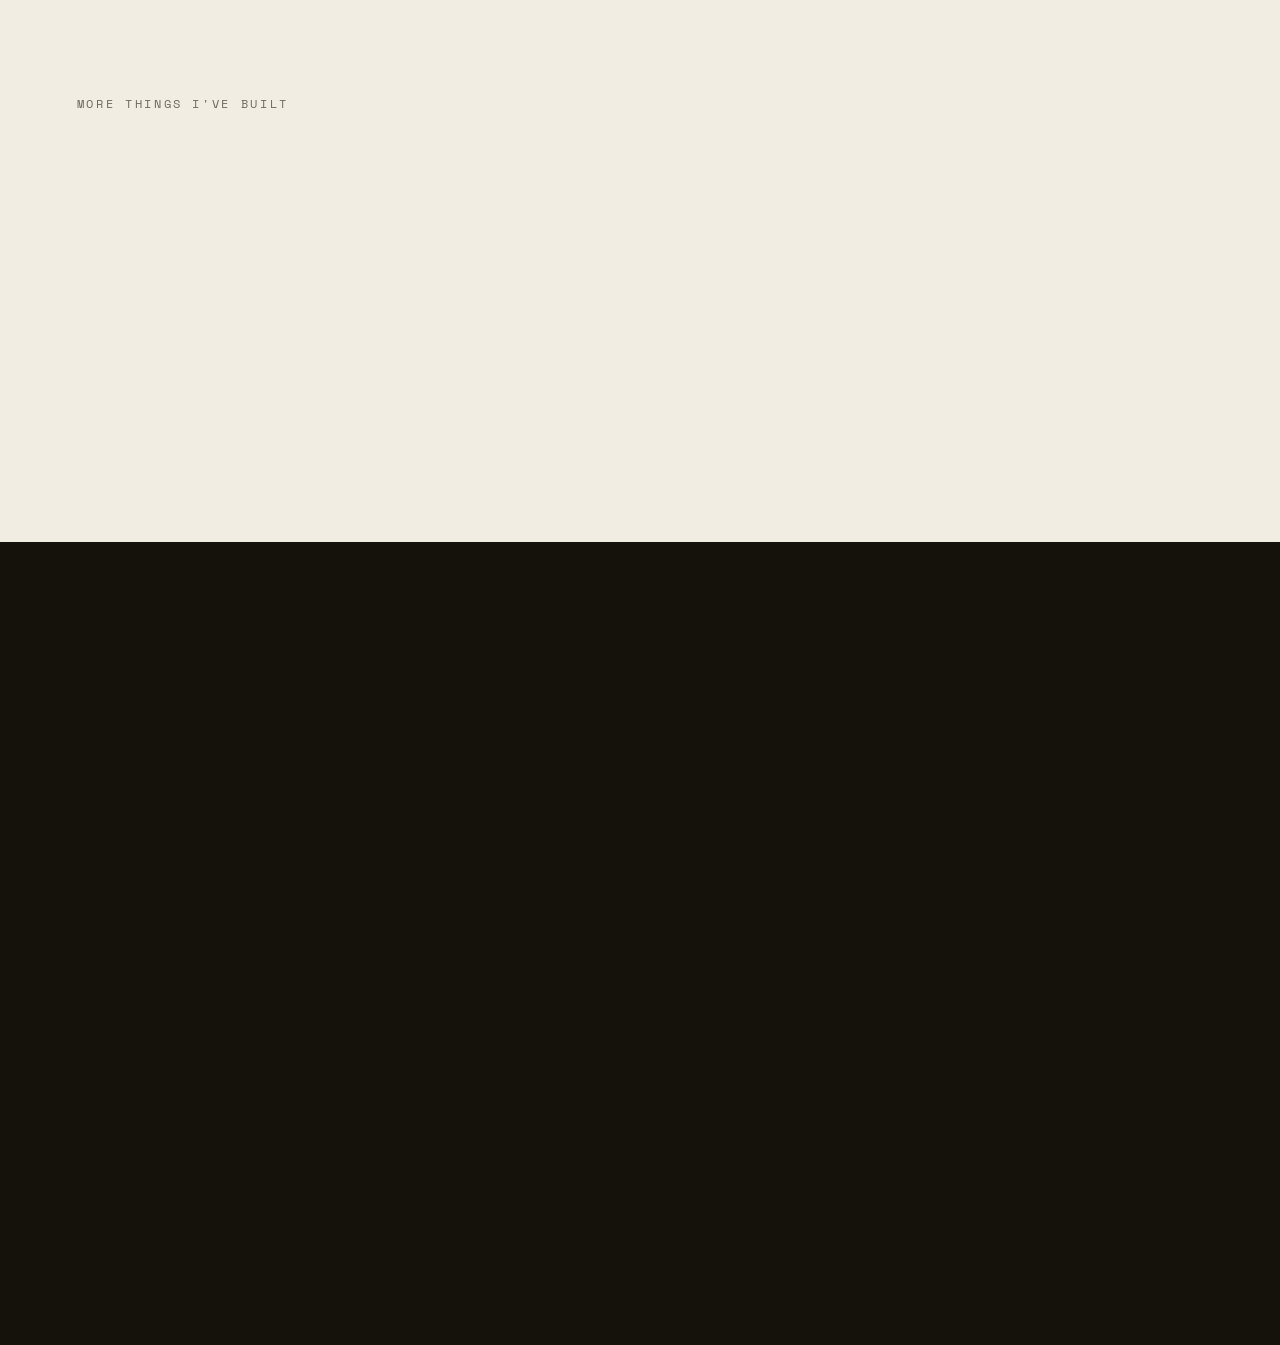
==== commit 1e7bdcfe: "Fix vertical-line artifact on hero walker figure The luma-key SVG filter's alpha row (+2.05 bias) ma" ====
--- a/index.html
+++ b/index.html
@@ -182,7 +182,11 @@
 
   <svg width="0" height="0" style="position:absolute;pointer-events:none;" aria-hidden="true"><defs>
     <filter id="lumakey" color-interpolation-filters="sRGB" x="0" y="0" width="100%" height="100%">
-      <feColorMatrix type="matrix" values="0 0 0 0 0  0 0 0 0 0  0 0 0 0 0  -0.9 -0.9 -0.9 0 2.05"></feColorMatrix>
+      <feColorMatrix type="matrix" values="0 0 0 0 0  0 0 0 0 0  0 0 0 0 0  -0.9 -0.9 -0.9 0 2.05" result="keyed"></feColorMatrix>
+      <!-- the matrix's +2.05 alpha bias maps zero/transparent input to opaque black; at sub-pixel
+           canvas edges that leaves a 1px black hairline (visible only at some zoom/DPR). clip the
+           keyed result back inside the source's own alpha so the spurious edge can't show. -->
+      <feComposite in="keyed" in2="SourceGraphic" operator="in"></feComposite>
     </filter>
   </defs></svg>
 
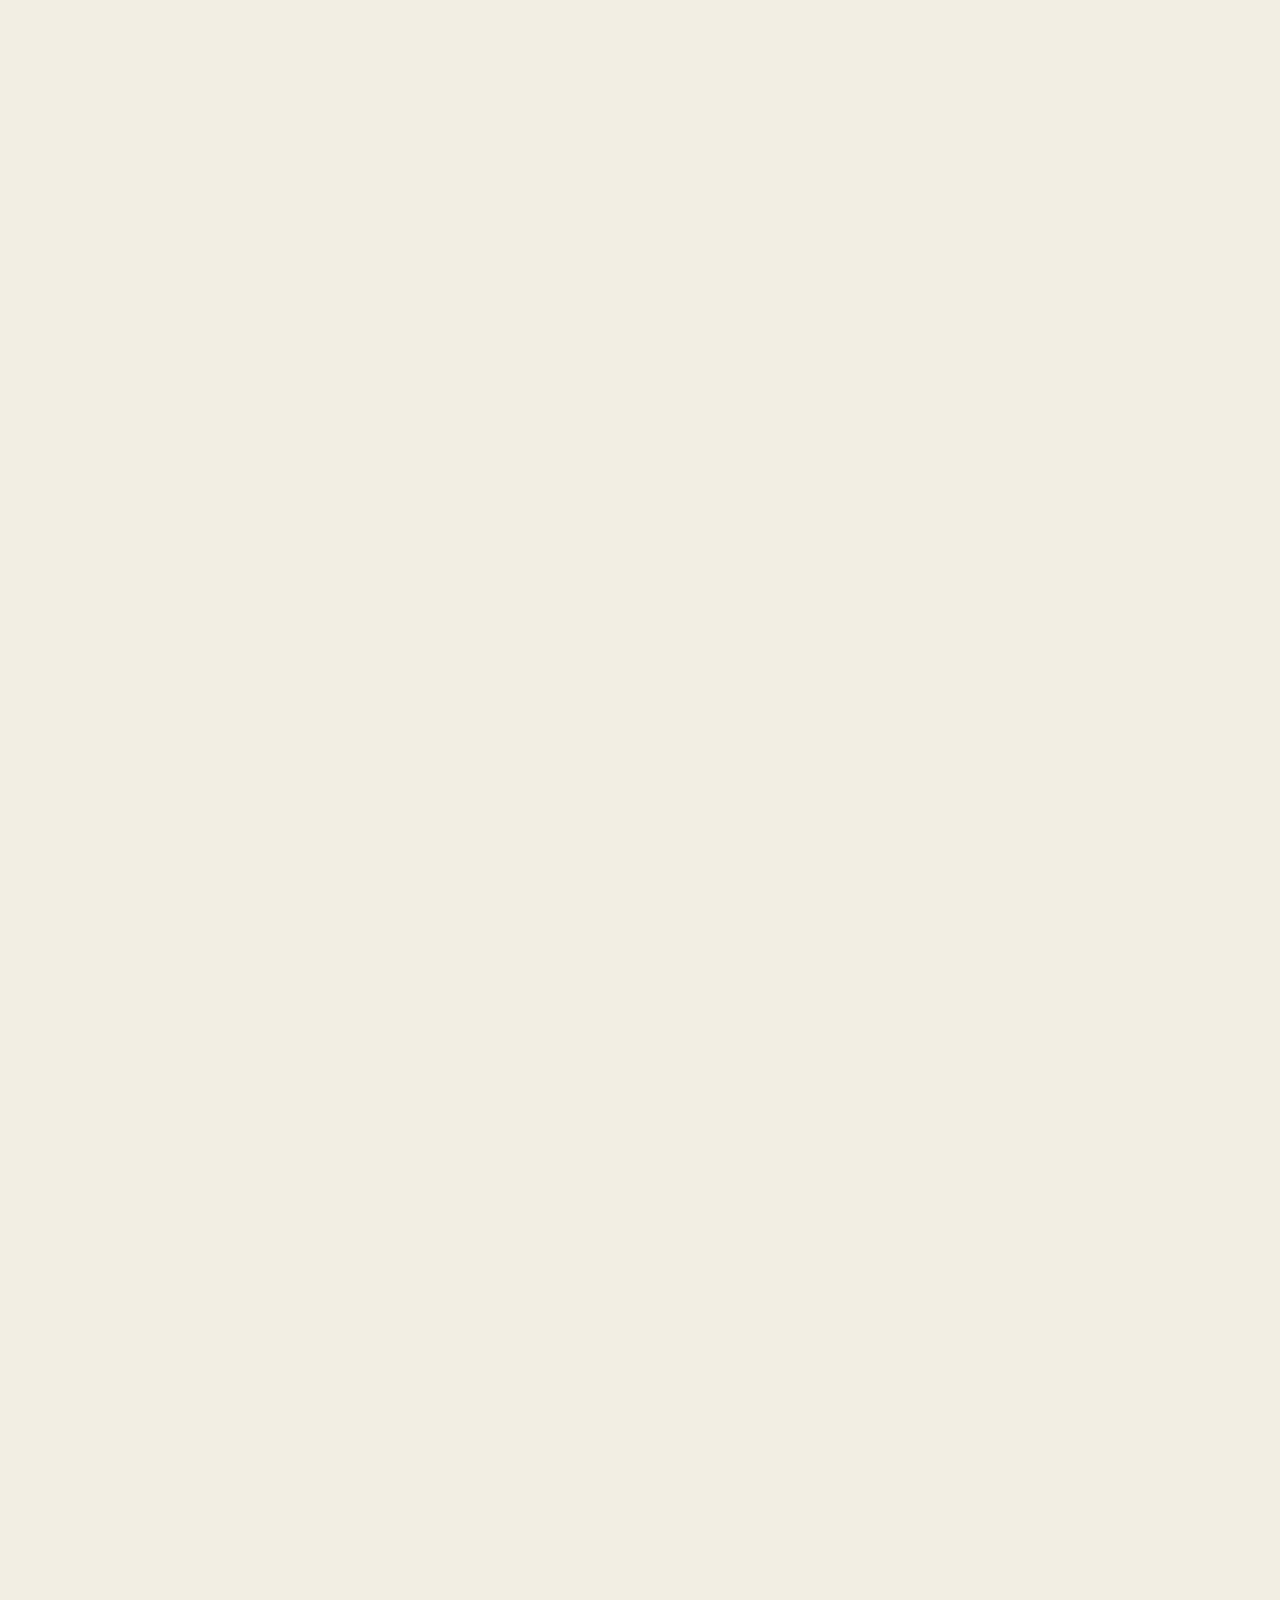
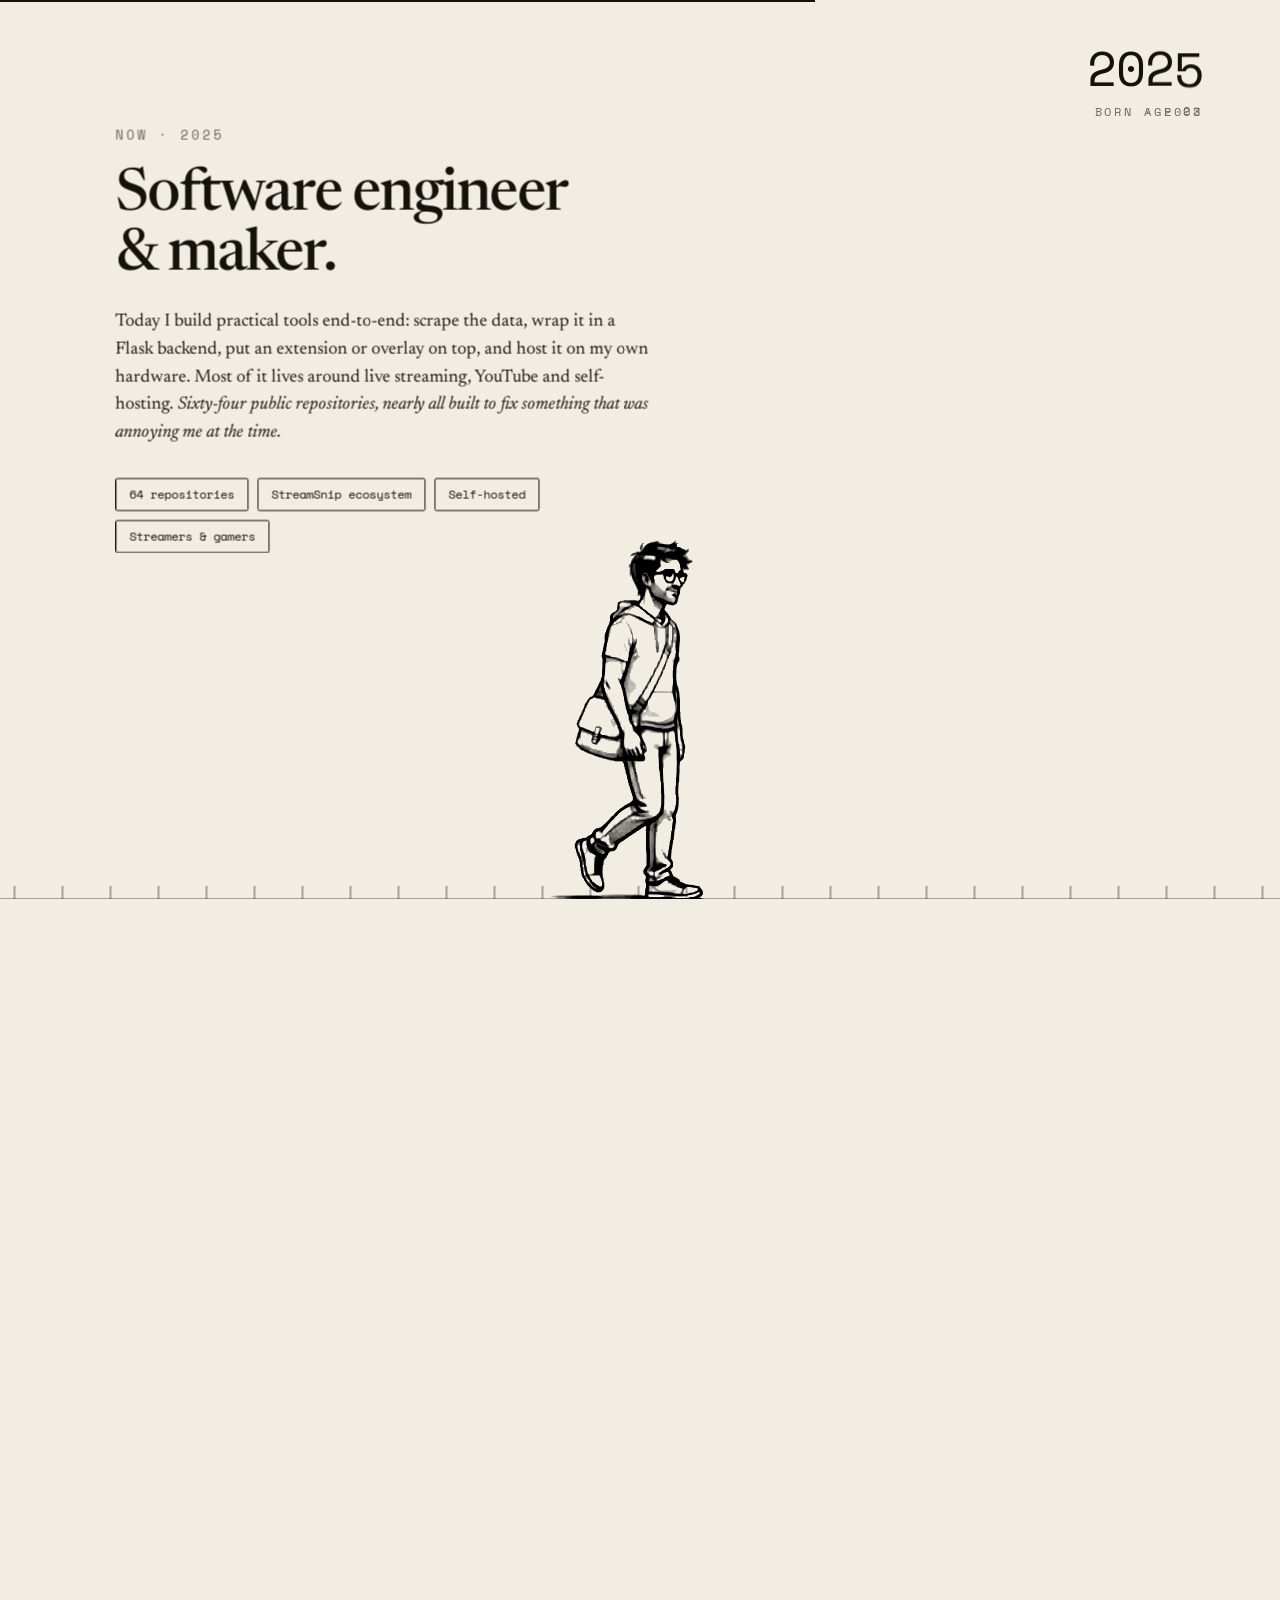
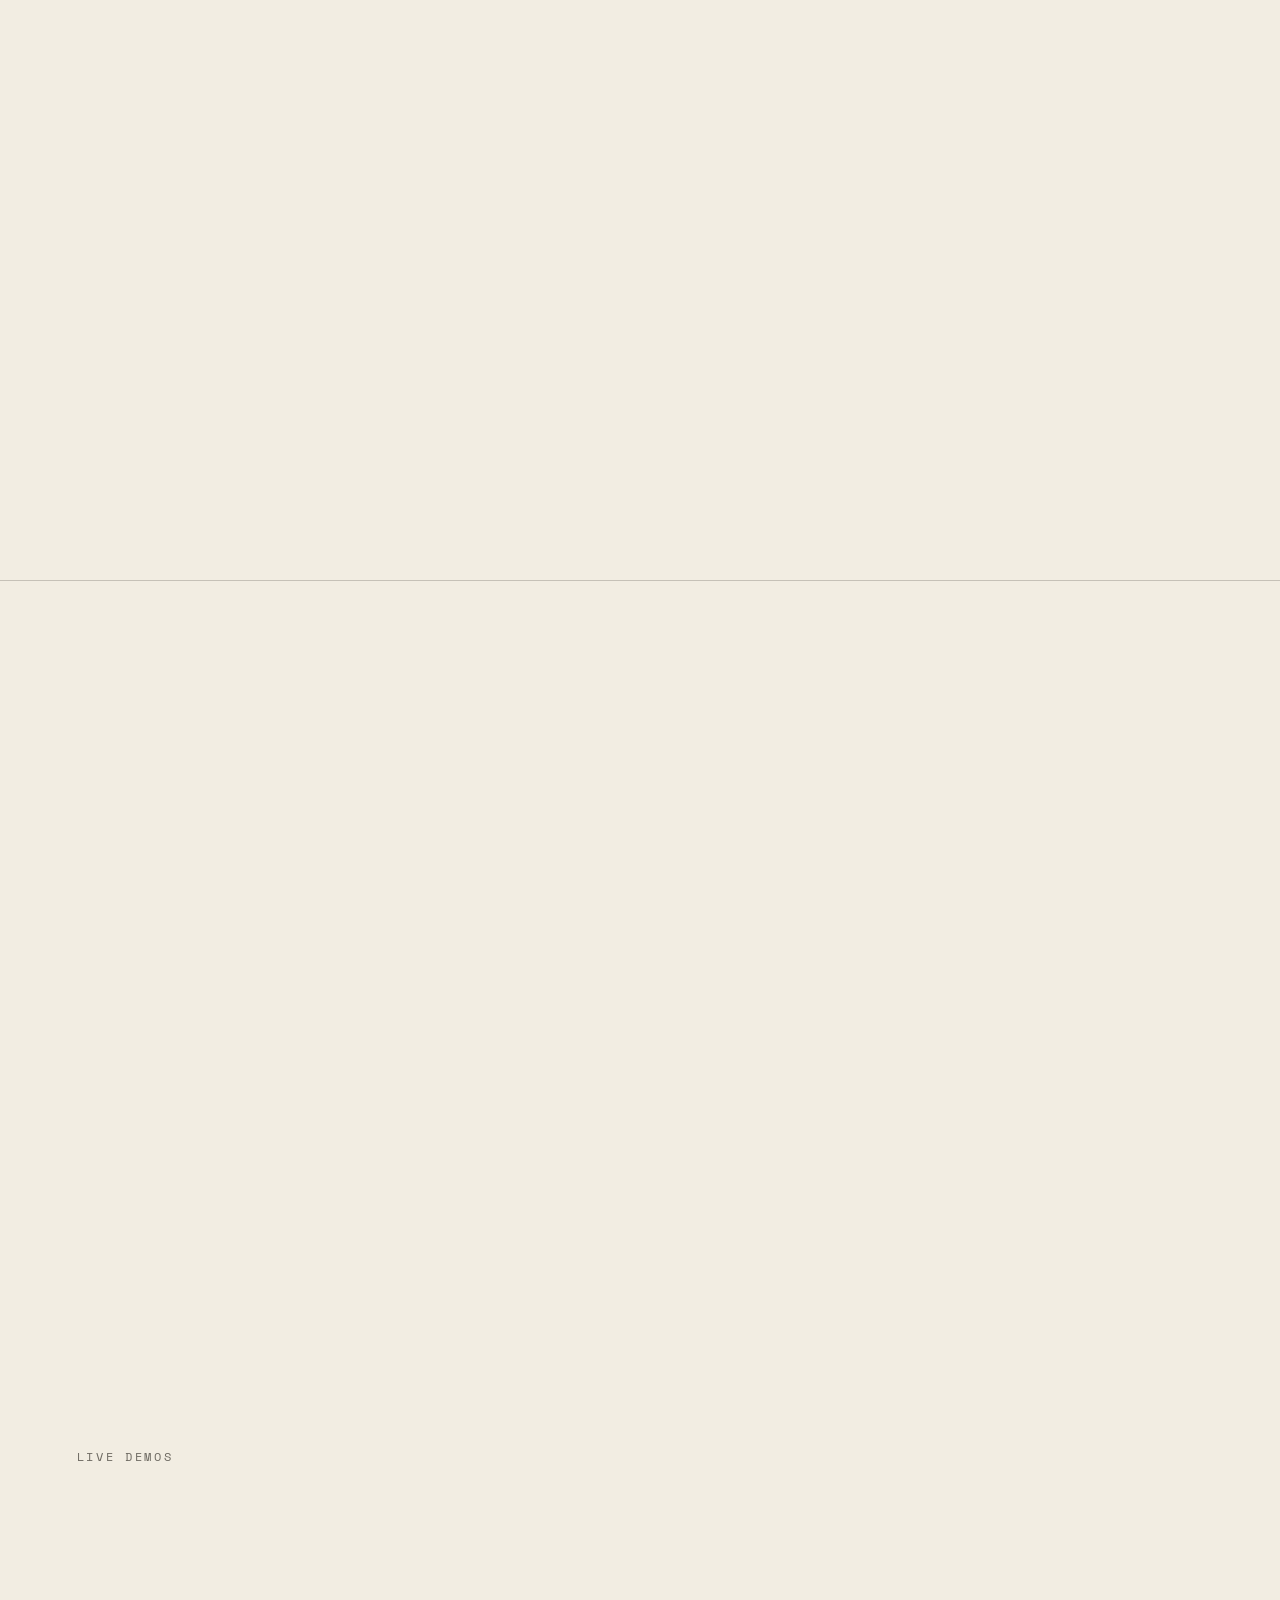
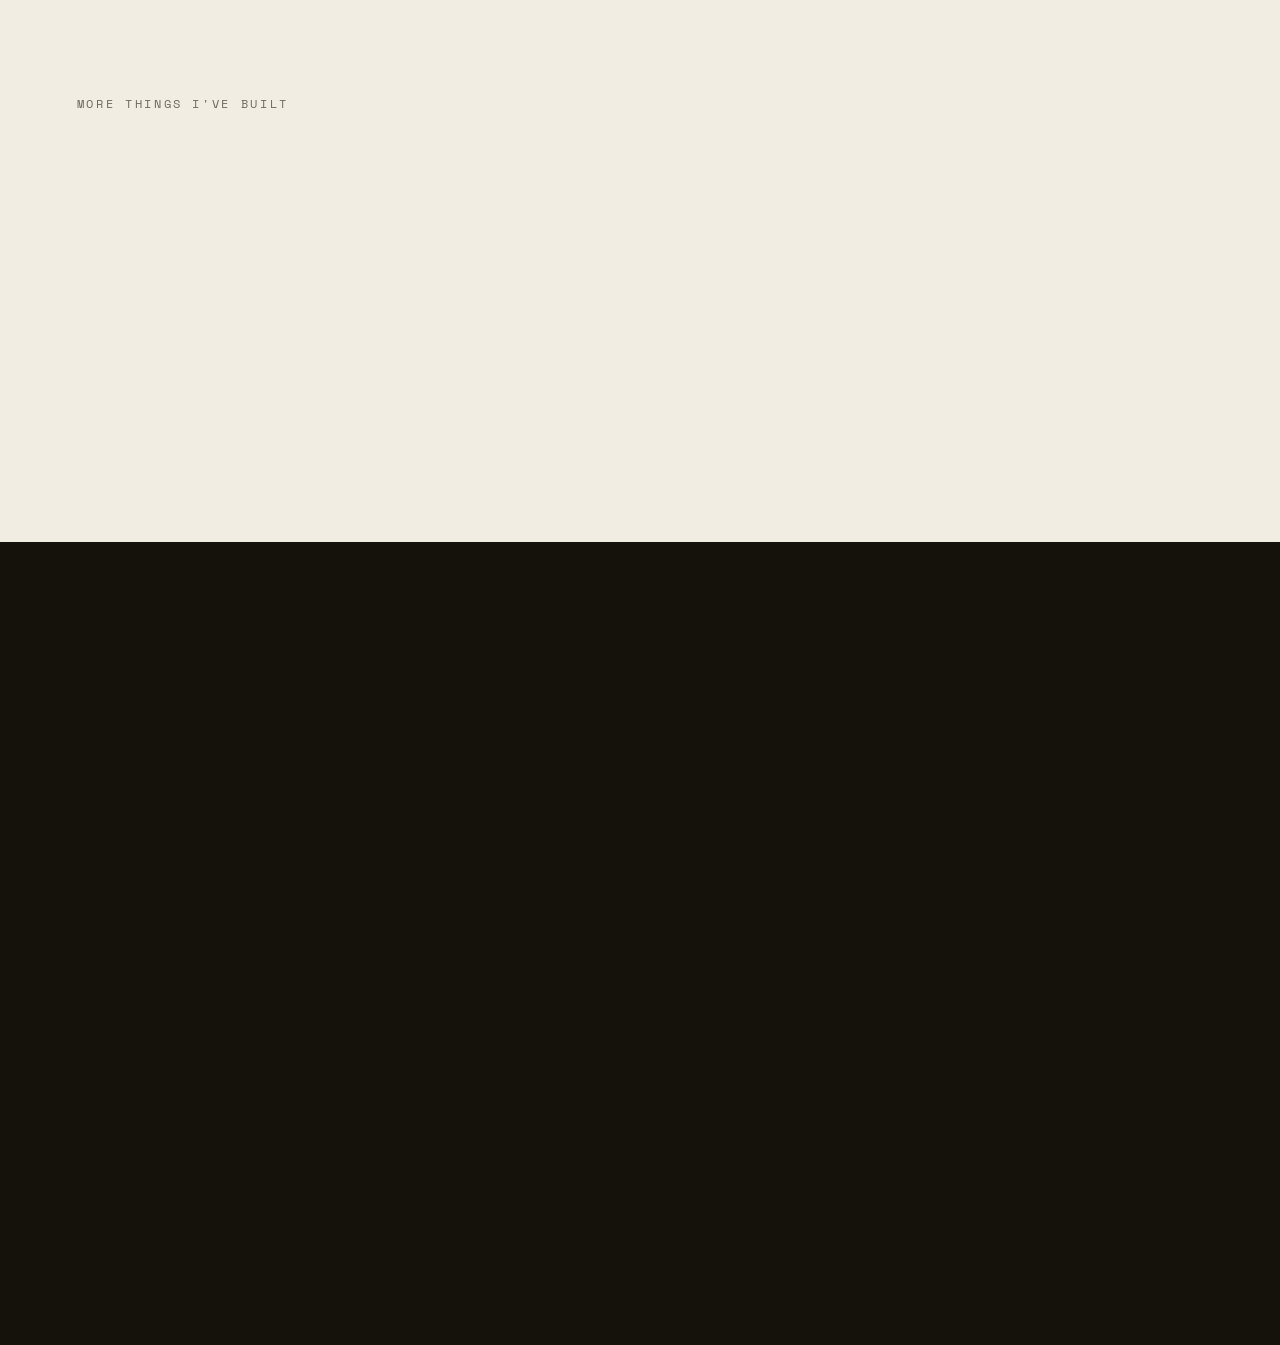
==== commit 8c8d68f9: "Update MBA university from Symbiosis to Chandigarh University Claude-Session: https://claude.ai/code" ====
--- a/index.html
+++ b/index.html
@@ -264,8 +264,8 @@
           <div class="panel-inner">
             <div class="eyebrow">Next · 2026</div>
             <h2>An MBA,<br>and what's next.</h2>
-            <p>This year I start an MBA at <em>Symbiosis</em>, turning the same build-it-myself habit toward the business side of products, not just the code that runs them.</p>
-            <div class="tags"><span>MBA · Symbiosis University</span><span>Building, still</span></div>
+            <p>This year I start an MBA at <em>Chandigarh University</em>, turning the same build-it-myself habit toward the business side of products, not just the code that runs them.</p>
+            <div class="tags"><span>MBA · Chandigarh University</span><span>Building, still</span></div>
           </div>
         </section>
 
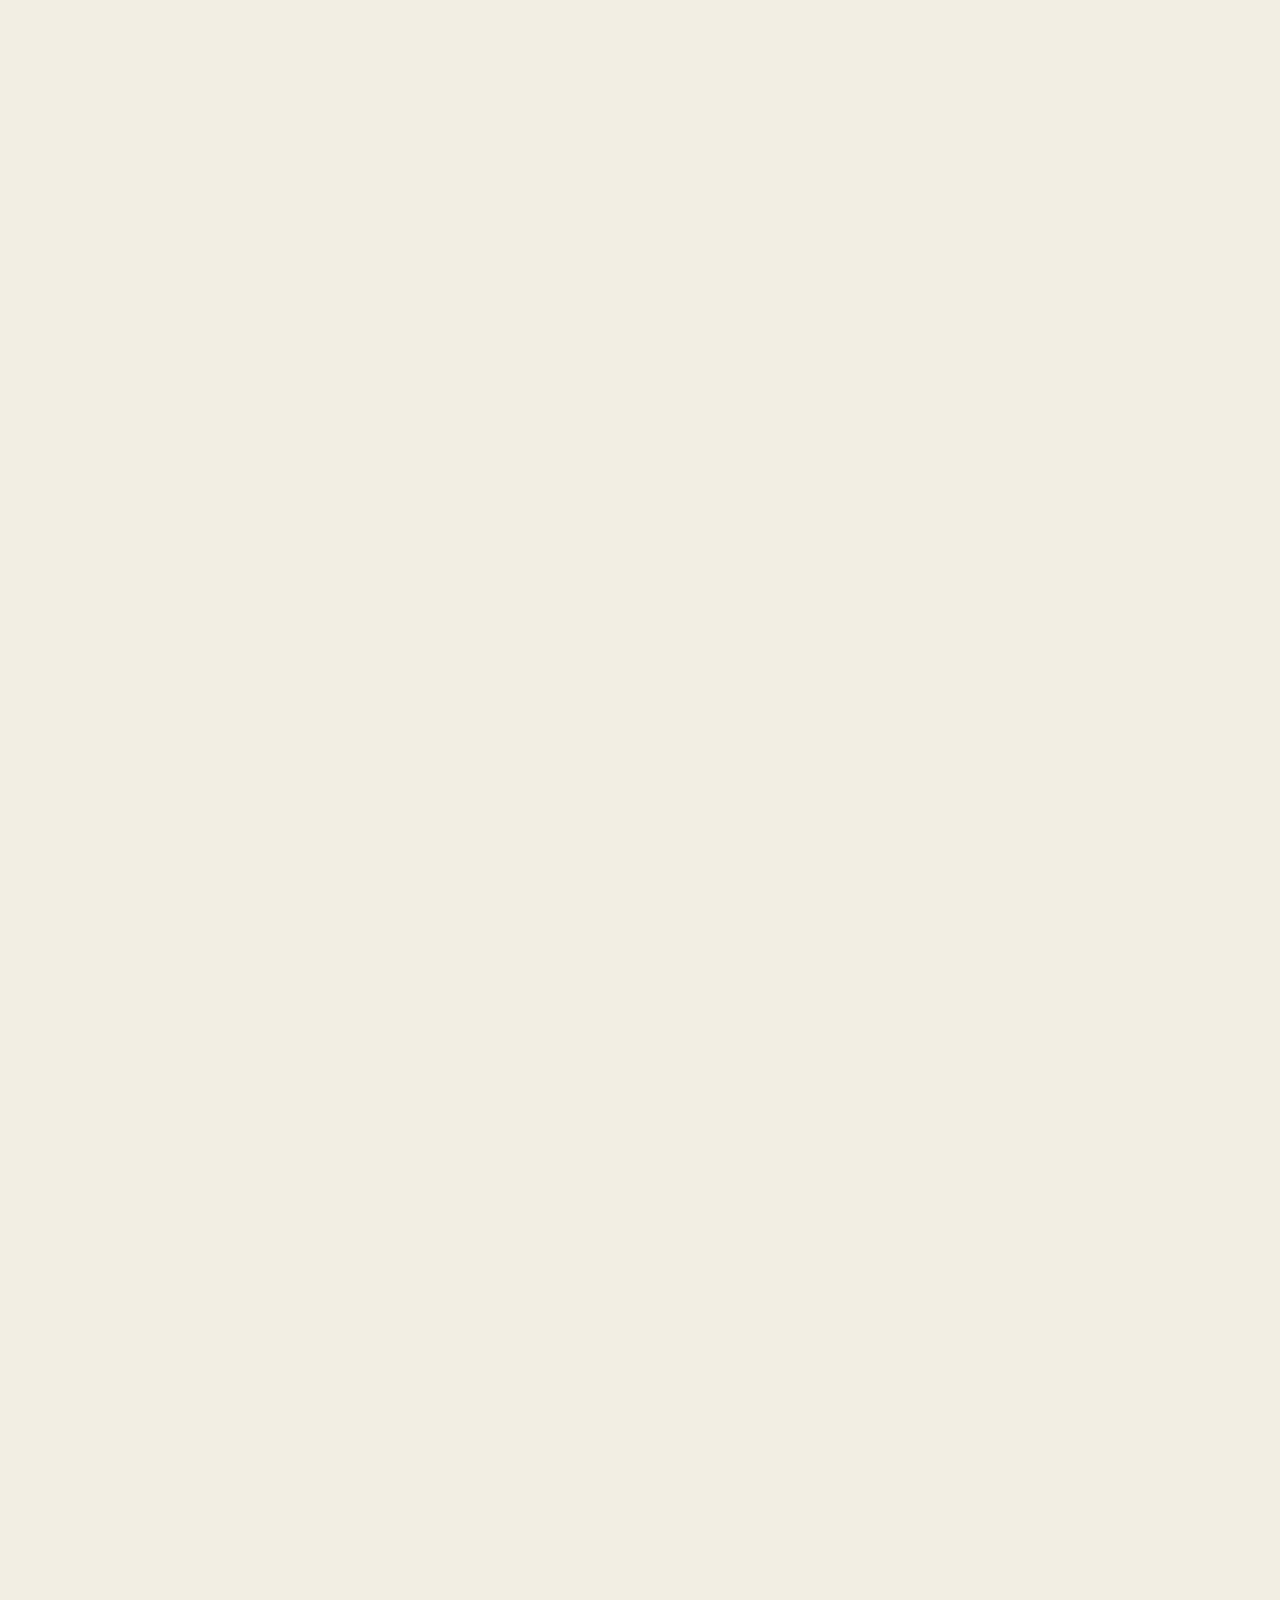
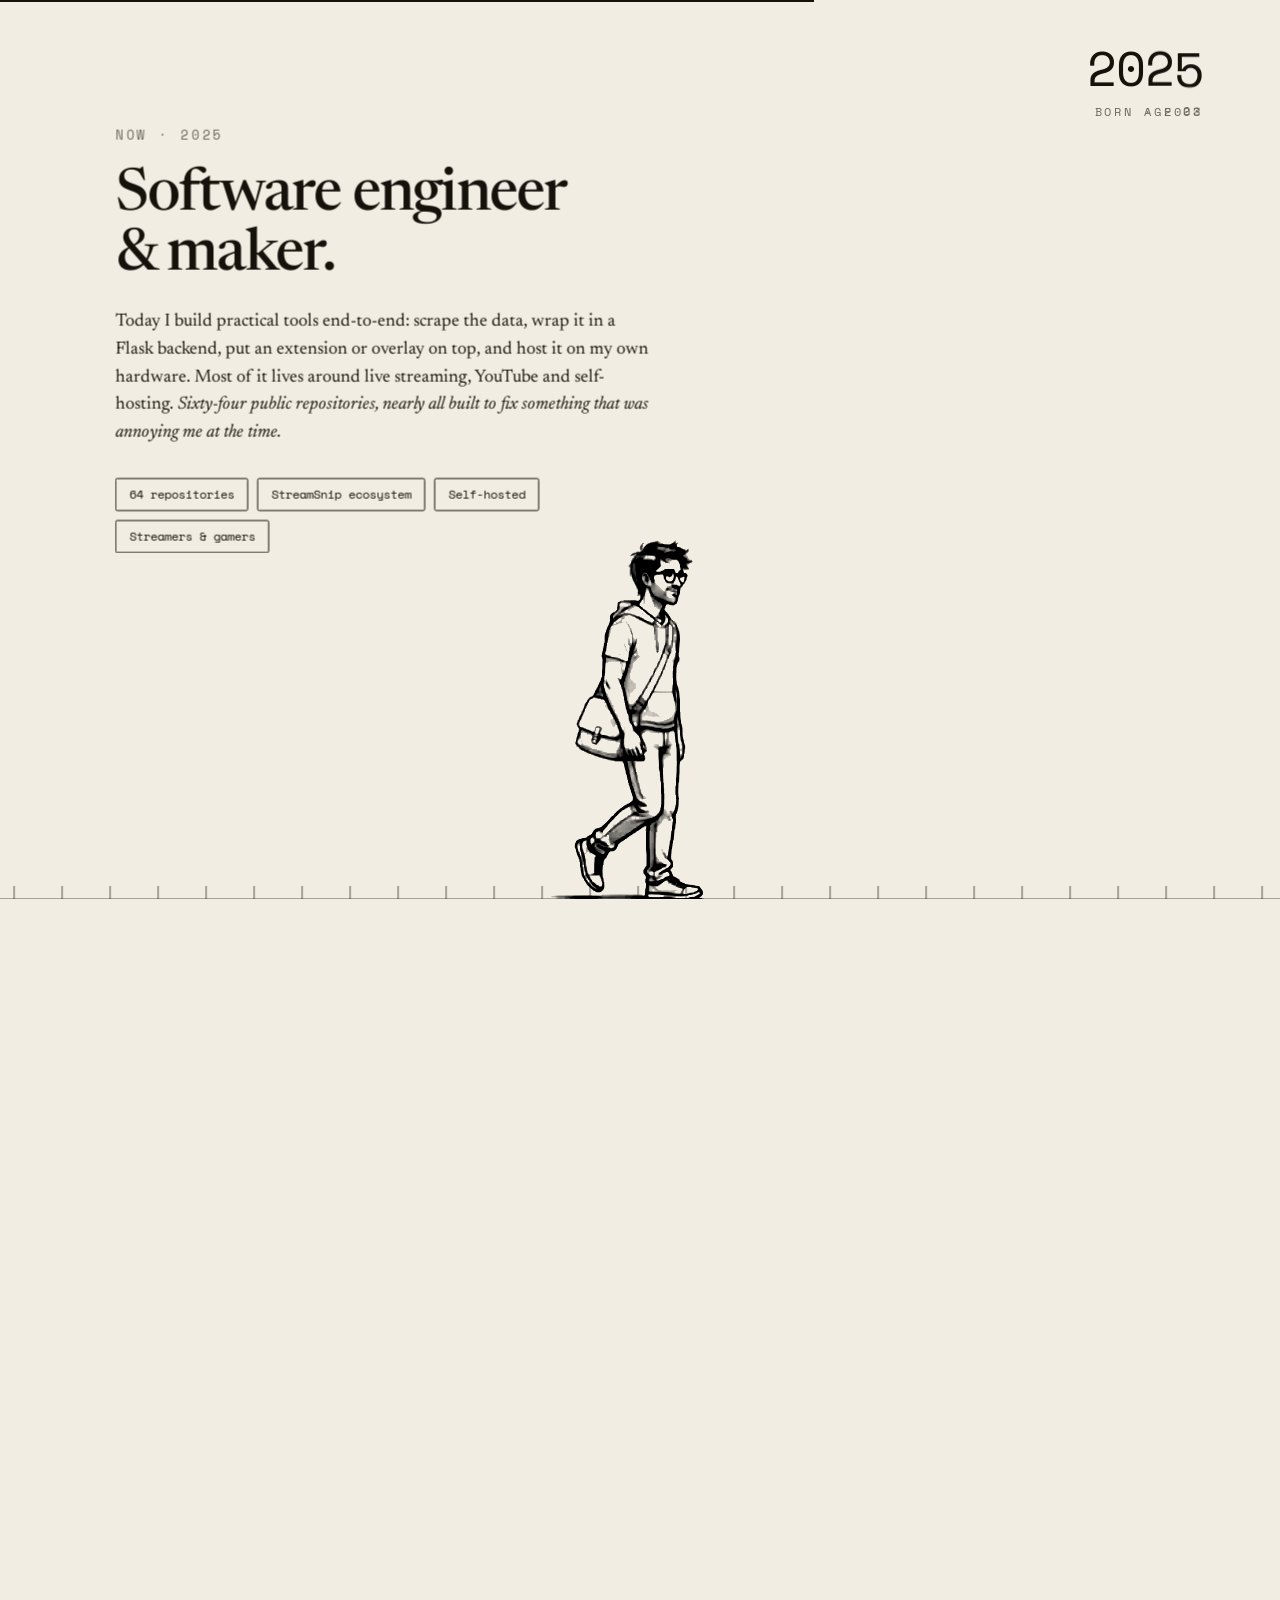
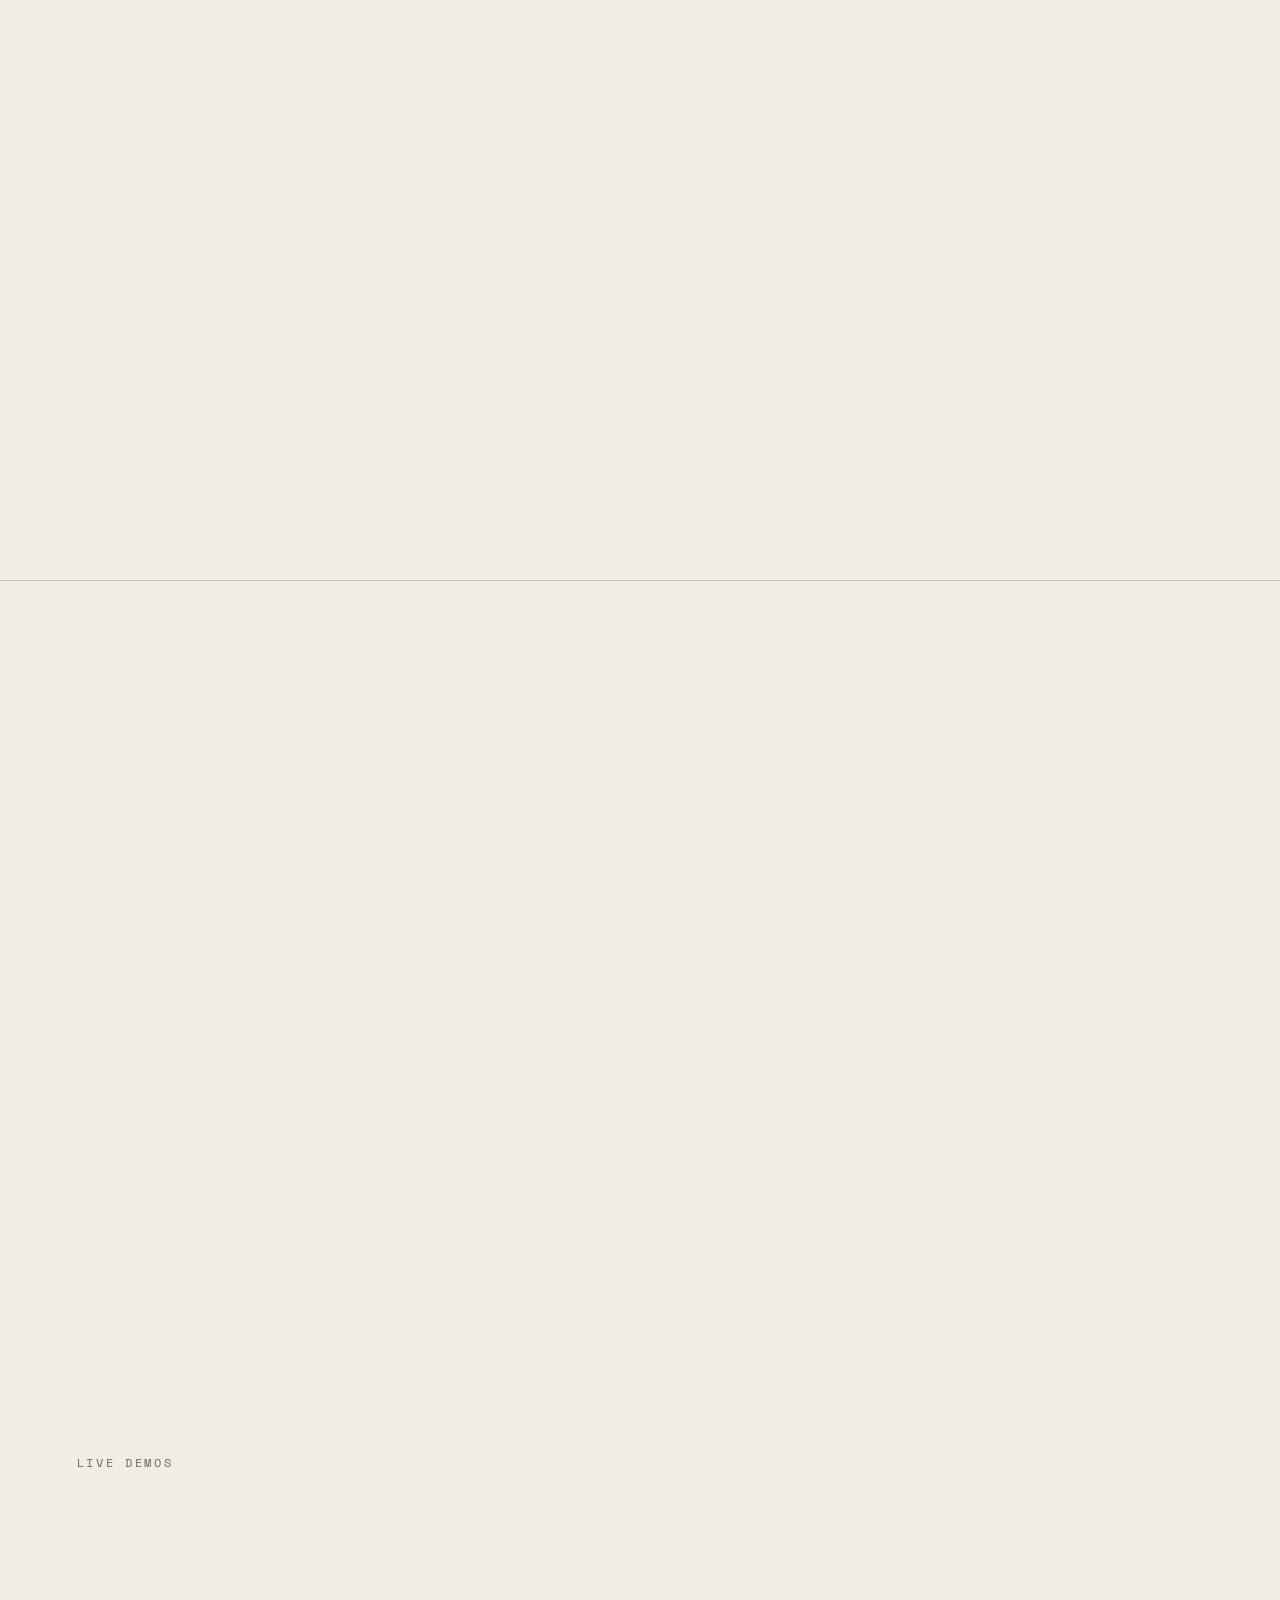
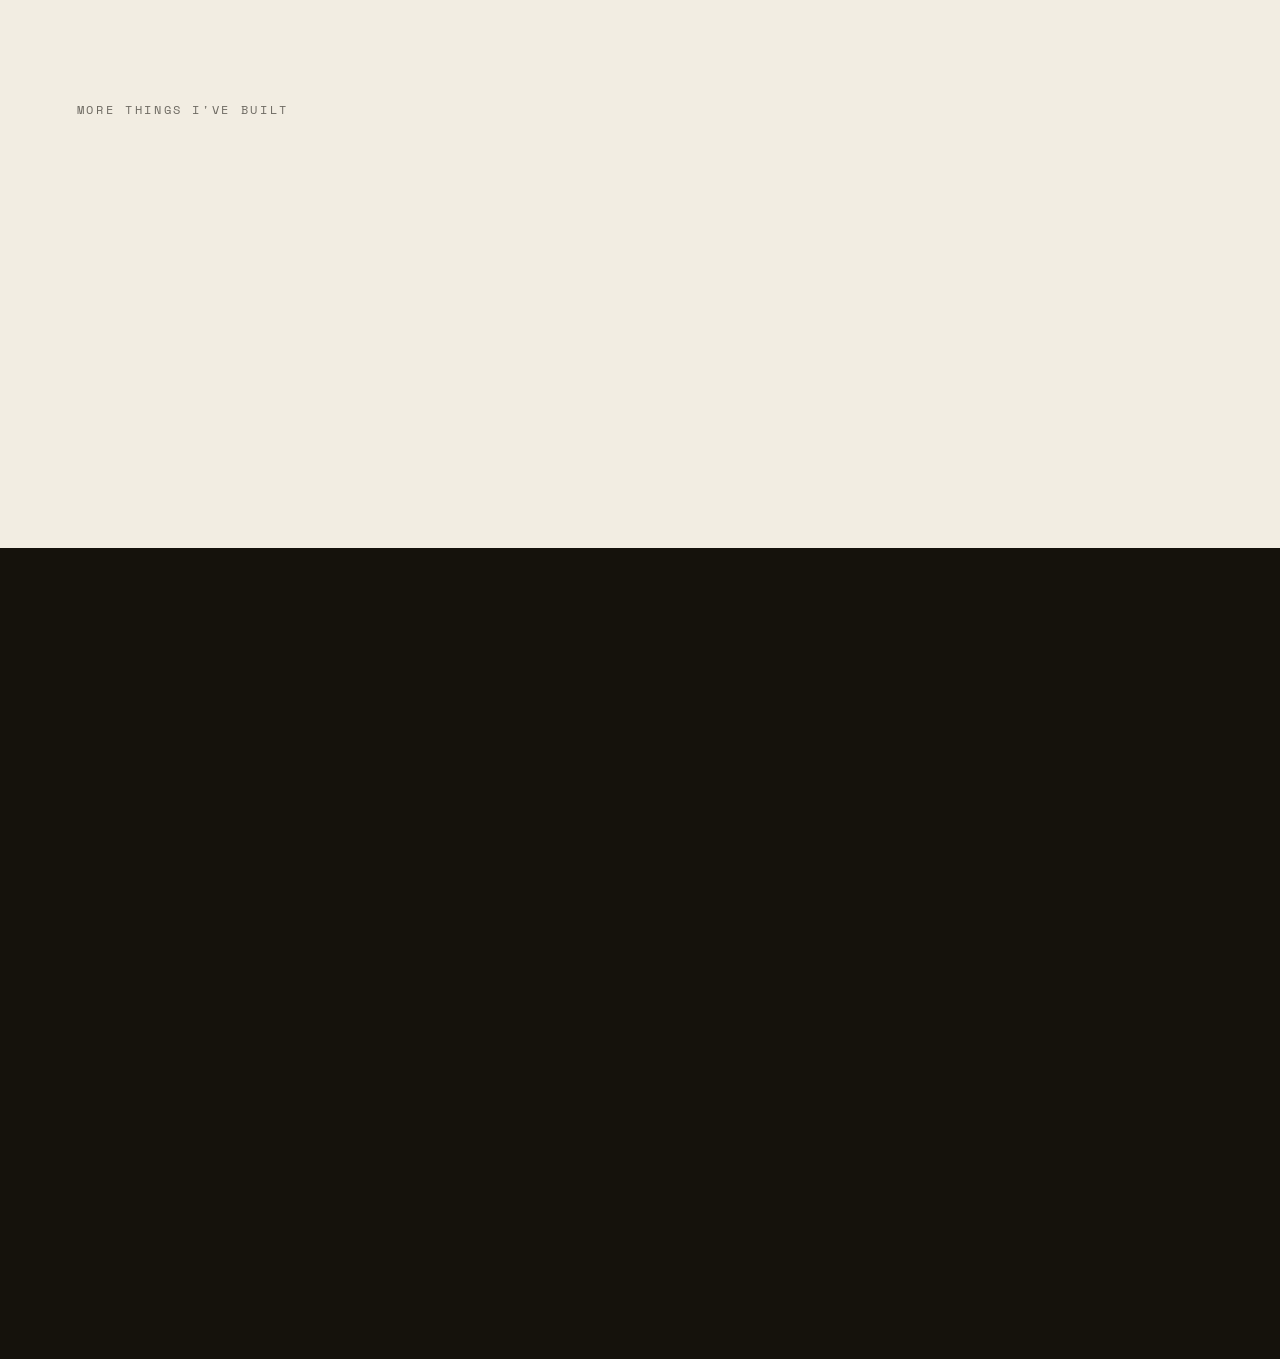
==== commit e3bbae0e: "Fix StreamSnip logo mark rendering illegibly at small sizes The clapperboard+SS mark has fine detail" ====
--- a/index.html
+++ b/index.html
@@ -291,7 +291,7 @@
     <a class="card flagship reveal" href="https://streamsnip.com" target="_blank" rel="noopener" style="display:flex;align-items:center;gap:clamp(28px,5vw,72px);text-decoration:none;color:#15120C;background:#F2EDE2;border:1px solid #15120C;padding:clamp(28px,4vw,52px);margin-bottom:18px;">
       <div style="flex:1;min-width:0;">
         <div style="display:flex;align-items:center;gap:14px;margin-bottom:20px;">
-          <span class="ss-logo" style="width:28px;height:28px;flex:none;"></span>
+          <span class="ss-logo" style="width:34px;height:34px;flex:none;"></span>
           <span style="font-family:'Space Mono',monospace;font-size:12px;letter-spacing:.22em;opacity:.7;">FLAGSHIP · STREAMSNIP ECOSYSTEM</span>
         </div>
         <div style="font-family:'Newsreader',serif;font-size:clamp(30px,3.4vw,52px);line-height:1.04;letter-spacing:-0.02em;max-width:22ch;">Viewers clip a live stream moment with one chat command. No clipping software.</div>
@@ -386,7 +386,7 @@
       <div style="font-family:'Space Mono',monospace;font-size:13px;letter-spacing:.28em;opacity:.6;margin-bottom:28px;">LET'S CONNECT</div>
       <h2 style="font-family:'Newsreader',serif;font-weight:500;font-size:clamp(44px,8vw,120px);line-height:.92;letter-spacing:-0.03em;margin:0 0 60px;">Find me<br><em style="font-style:italic;">every<span class="cycler" id="cycler"><span class="in">where.</span><span>day.</span><span>time.</span><span>one.</span></span></em></h2>
       <div style="display:grid;grid-template-columns:repeat(auto-fit,minmax(230px,1fr));gap:2px;border-top:1px solid rgba(242,237,226,.25);">
-        <a class="flink" href="https://streamsnip.com" target="_blank" rel="noopener" style="display:flex;justify-content:space-between;align-items:center;padding:26px 4px;text-decoration:none;color:#F2EDE2;border-bottom:1px solid rgba(242,237,226,.25);font-family:'Space Mono',monospace;font-size:15px;"><span style="display:flex;align-items:center;gap:9px;"><span class="ss-logo" style="width:15px;height:15px;flex:none;"></span>StreamSnip</span><span style="opacity:.55;">↗</span></a>
+        <a class="flink" href="https://streamsnip.com" target="_blank" rel="noopener" style="display:flex;justify-content:space-between;align-items:center;padding:26px 4px;text-decoration:none;color:#F2EDE2;border-bottom:1px solid rgba(242,237,226,.25);font-family:'Space Mono',monospace;font-size:15px;"><span style="display:flex;align-items:center;gap:9px;"><span class="ss-logo" style="width:30px;height:30px;flex:none;"></span>StreamSnip</span><span style="opacity:.55;">↗</span></a>
         <a class="flink" href="https://stats.streamsnip.com" target="_blank" rel="noopener" style="display:flex;justify-content:space-between;align-items:center;padding:26px 4px;text-decoration:none;color:#F2EDE2;border-bottom:1px solid rgba(242,237,226,.25);font-family:'Space Mono',monospace;font-size:15px;"><span>StreamStats</span><span style="opacity:.55;">↗</span></a>
         <a class="flink" href="https://github.com/SurajBhari" target="_blank" rel="noopener" style="display:flex;justify-content:space-between;align-items:center;padding:26px 4px;text-decoration:none;color:#F2EDE2;border-bottom:1px solid rgba(242,237,226,.25);font-family:'Space Mono',monospace;font-size:15px;"><span>GitHub</span><span style="opacity:.55;">↗</span></a>
         <a class="flink" href="https://www.linkedin.com/in/suraj-bhari-323655198/" target="_blank" rel="noopener" style="display:flex;justify-content:space-between;align-items:center;padding:26px 4px;text-decoration:none;color:#F2EDE2;border-bottom:1px solid rgba(242,237,226,.25);font-family:'Space Mono',monospace;font-size:15px;"><span>LinkedIn</span><span style="opacity:.55;">↗</span></a>
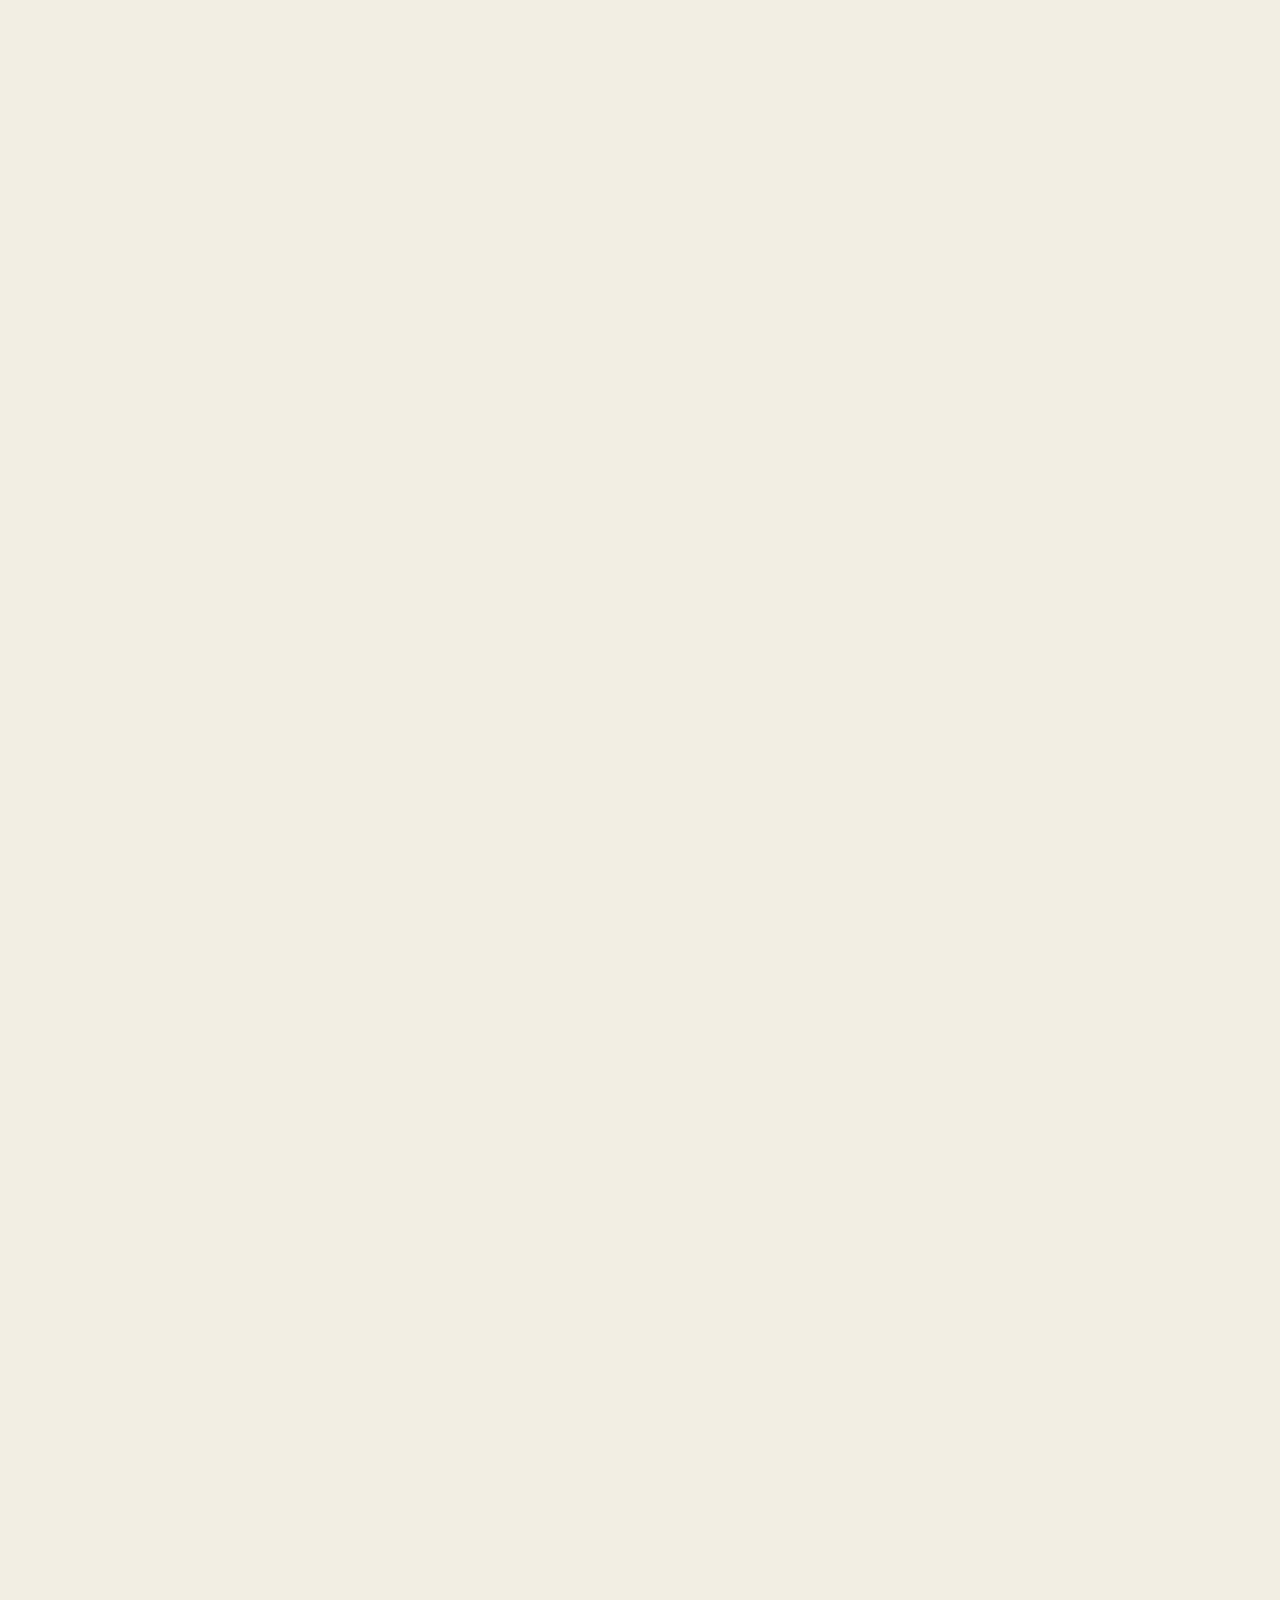
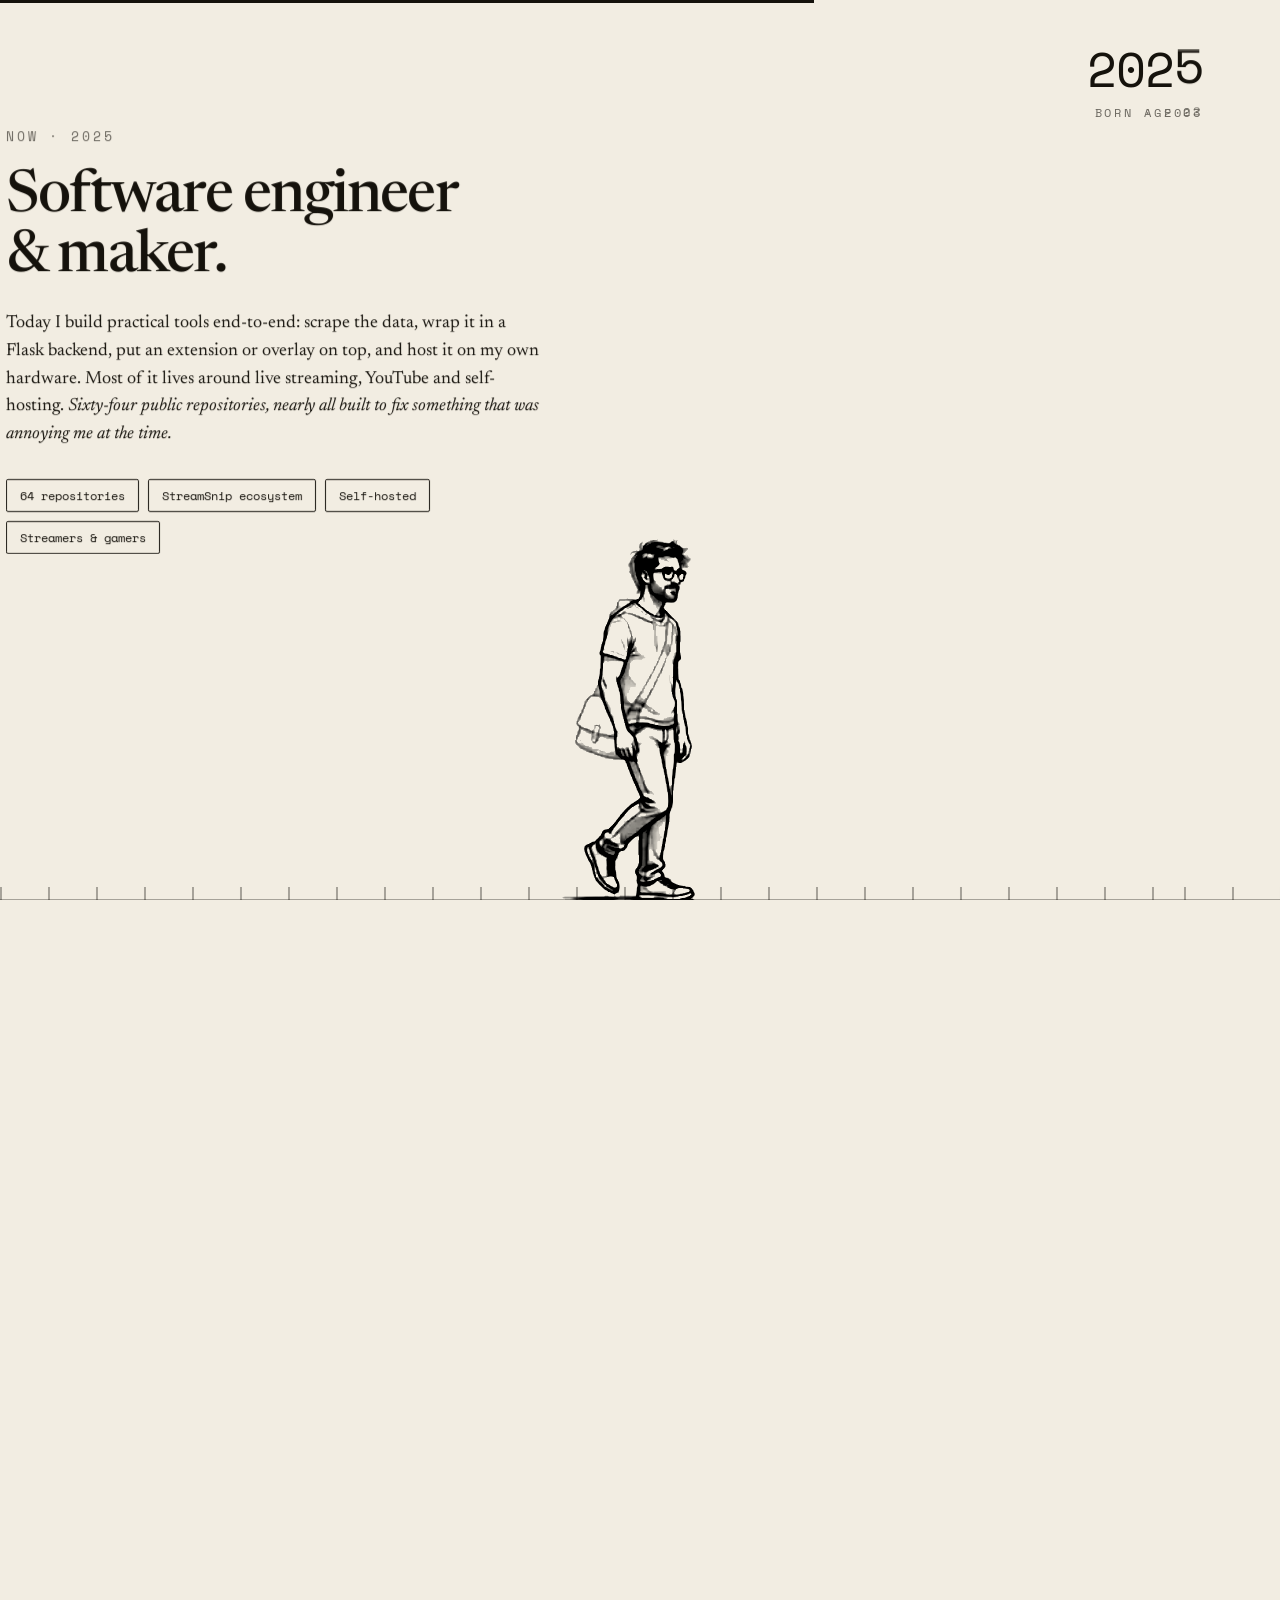
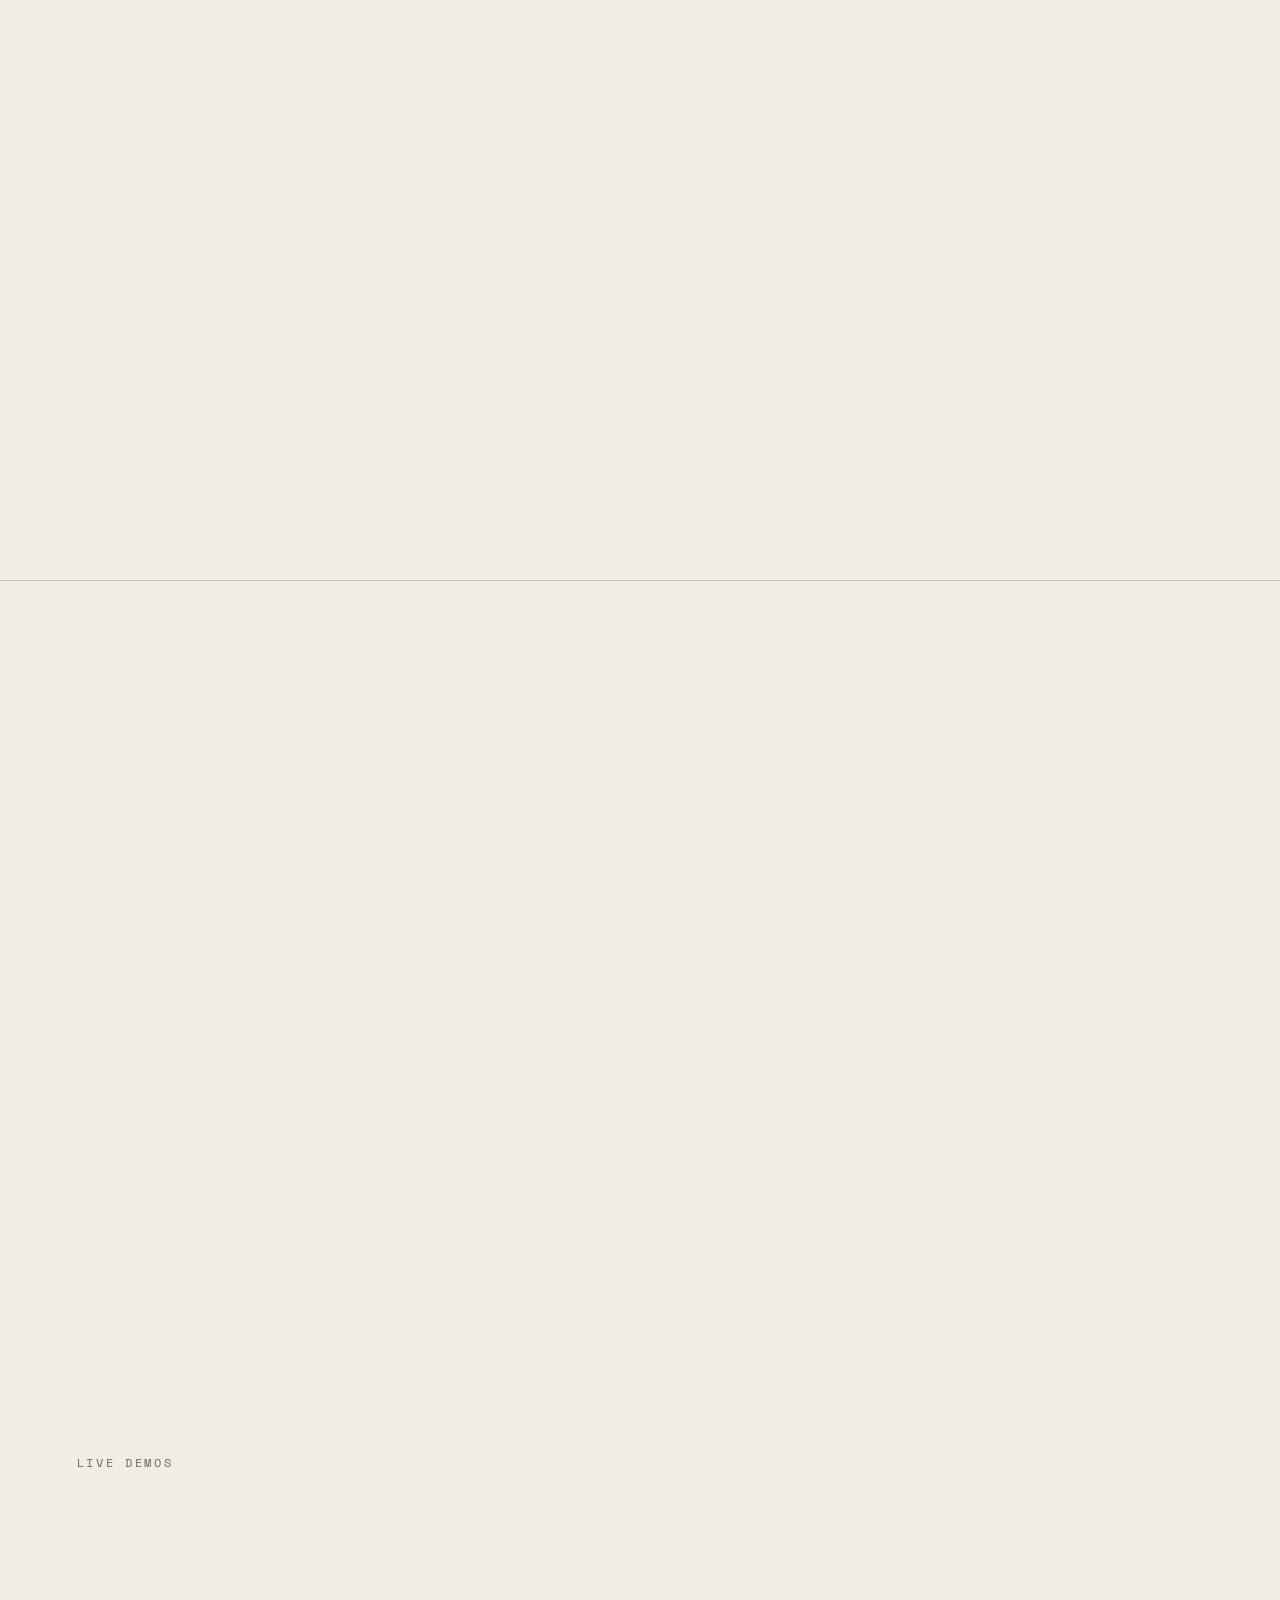
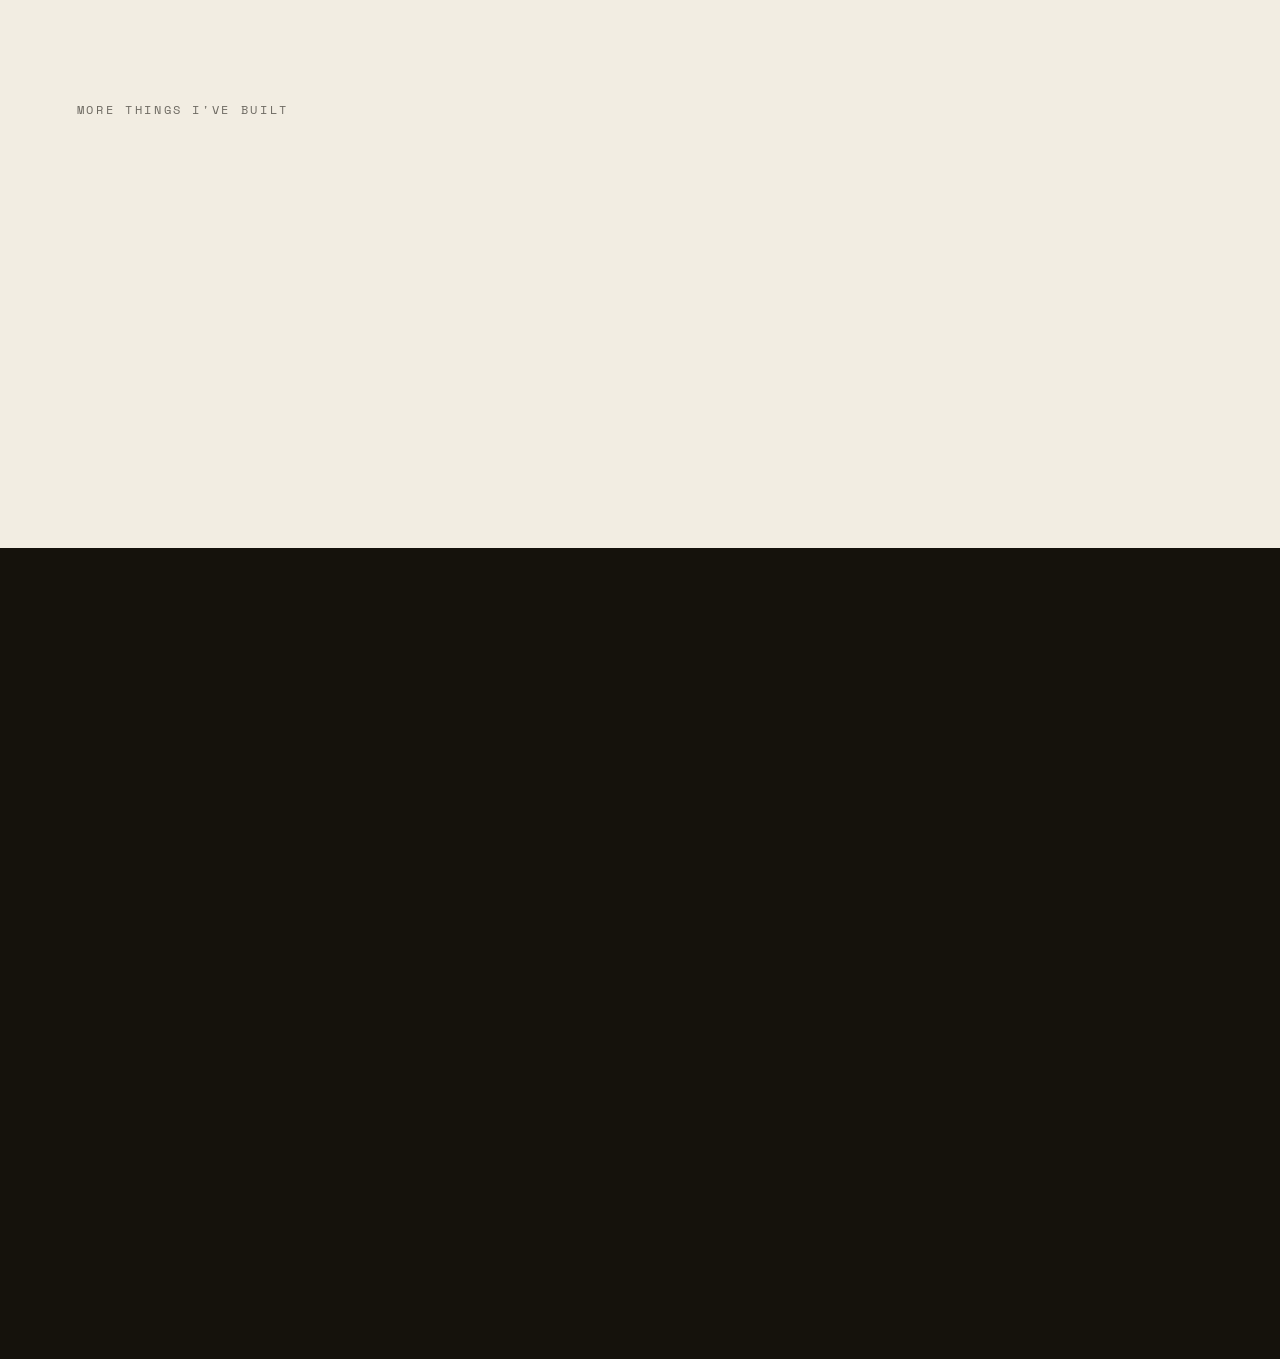
==== commit b31dfe4c: "Fix theme toggle overlapping the year on mobile; improve mobile layout - Move the HUD year/age left " ====
--- a/index.html
+++ b/index.html
@@ -63,20 +63,24 @@
     border:0;background:none;color:#15120C;cursor:pointer;padding:0;opacity:.32;
     display:flex;align-items:center;justify-content:center;
     transition:transform .5s cubic-bezier(.16,1,.3,1),opacity .35s ease;}
-  .theme-toggle:hover{transform:rotate(180deg);opacity:.85;}
+  @media (hover:hover){.theme-toggle:hover{transform:rotate(180deg);opacity:.85;}}
   .theme-toggle.off{opacity:0;pointer-events:none;}
   .theme-toggle svg{width:15px;height:15px;display:block;}
 
   /* hover behaviours */
   .card{transition:background .25s,color .25s;}
-  .card:hover{background:#15120C !important;color:#F2EDE2 !important;}
   .card{transition:background .25s,color .25s,transform .4s cubic-bezier(.16,1,.3,1),box-shadow .4s ease;}
-  .card:hover{box-shadow:0 16px 34px rgba(21,18,12,.18);}
+  /* hover-only so a tap on a touch screen doesn't leave the card stuck inverted */
+  @media (hover:hover){
+    .card:hover{background:#15120C !important;color:#F2EDE2 !important;box-shadow:0 16px 34px rgba(21,18,12,.18);}
+  }
+  .card:active{background:#15120C !important;color:#F2EDE2 !important;}
   /* the flagship also has .reveal, whose transition would otherwise shadow .card's and make the
      hover invert instant; this higher-specificity rule transitions both the reveal and the hover */
   .card.reveal{transition:background .25s,color .25s,box-shadow .4s ease,opacity .75s cubic-bezier(.16,1,.3,1),transform .75s cubic-bezier(.16,1,.3,1);}
   .flink{transition:opacity .2s;}
-  .flink:hover{opacity:.5;}
+  @media (hover:hover){.flink:hover{opacity:.5;}}
+  .flink:active{opacity:.5;}
   .ss-logo{display:inline-block;background-color:currentColor;vertical-align:middle;
     -webkit-mask:url(assets/streamsnip-mark.svg) center/contain no-repeat;
     mask:url(assets/streamsnip-mark.svg) center/contain no-repeat;}
@@ -116,10 +120,10 @@
   .tags{display:flex;flex-wrap:wrap;gap:9px;margin-top:30px;font-family:'Space Mono',monospace;font-size:12px;}
   .tags span,.tags a{border:1px solid currentColor;padding:7px 13px;border-radius:2px;}
   .tags a{color:inherit;text-decoration:none;transition:background .2s,color .2s;}
-  .tags a:hover{background:#15120C;color:#F2EDE2;}
+  @media (hover:hover){.tags a:hover{background:#15120C;color:#F2EDE2;}}
   /* inline content links in chapter copy */
   a.ilink{color:inherit;text-decoration:none;border-bottom:1px solid rgba(21,18,12,.34);transition:border-color .2s;}
-  a.ilink:hover{border-color:#15120C;}
+  @media (hover:hover){a.ilink:hover{border-color:#15120C;}}
   .cue-row{margin-top:40px;font-family:'Space Mono',monospace;font-size:12px;letter-spacing:.2em;display:flex;align-items:center;gap:24px;flex-wrap:wrap;}
   .cue-row .arrow{display:inline-block;animation:cuebob 1.6s ease-in-out infinite;margin-right:8px;}
   .cue-row a{color:#15120C;text-decoration:none;border-bottom:1px solid rgba(21,18,12,.4);padding-bottom:3px;}
@@ -157,11 +161,25 @@
   .walker.lit{animation:sketchFocus 1s linear;}
 
   @media (max-width:880px){
-    .panel-inner{left:22px;max-width:84vw;top:12vh;}
-    .hud{top:16px;right:18px;}
+    /* the theme toggle sits in the top-right corner, so the HUD steps left of it
+       (vertically centred on the toggle) instead of sliding underneath it */
+    .theme-toggle{top:14px;right:12px;width:40px;height:40px;}
+    .hud{top:18px;right:58px;}
     .readout-year{font-size:30px;}
-    .readout-age{font-size:10px;}
-    .walker{height:34vh;bottom:-3vh;}
+    .readout-age{font-size:10px;margin-top:8px;}
+    /* chapter copy: tighter type so text + tags clear the walker at the bottom */
+    .panel-inner{left:22px;right:22px;max-width:none;top:max(84px,11vh);}
+    .panel-inner h1{font-size:clamp(52px,15vw,72px);}
+    .panel-inner h2{font-size:clamp(28px,7.6vw,40px);margin-bottom:16px;}
+    .panel-inner p{font-size:16px;line-height:1.5;}
+    .panel-inner p.lede{font-size:18px;margin-top:22px;}
+    .eyebrow{font-size:11px;margin-bottom:14px;}
+    .submono{font-size:12px;margin-top:16px;}
+    .tags{gap:7px;margin-top:20px;font-size:11px;}
+    .tags span,.tags a{padding:5px 10px;}
+    .cue-row{margin-top:26px;}
+    .cue-row a{padding:8px 0 3px;}
+    .walker{height:min(30vh,250px);bottom:-2vh;}
     .ground{bottom:0;}
     .gh-grid{grid-template-columns:1fr !important;}
     .demo-grid{grid-template-columns:1fr 1fr !important;}
@@ -169,6 +187,26 @@
     .showcase > div:first-child{margin-bottom:40px !important;}
     .flagship-mark{display:none !important;}
     .footwrap{padding:84px 22px 56px !important;}
+    .footwrap h2{margin-bottom:40px !important;}
+    .footwrap .flink{padding:20px 4px !important;}
+  }
+  @media (max-width:560px){
+    .demo-grid{grid-template-columns:1fr !important;}
+  }
+  /* phones held sideways: very little height, so put the copy in the left half
+     and walk the figure along the right side instead of through the text */
+  @media (max-height:520px) and (orientation:landscape){
+    .panel-inner{top:52px;right:auto;max-width:56vw;}
+    .panel-inner h1{font-size:44px;}
+    .panel-inner h2{font-size:28px;margin-bottom:10px;}
+    .panel-inner p{font-size:14px;line-height:1.45;}
+    .panel-inner p.lede{font-size:15px;max-width:none;margin-top:14px;}
+    .eyebrow{margin-bottom:8px;}
+    .submono{margin-top:10px;}
+    .tags{margin-top:12px;gap:6px;}
+    .tags span,.tags a{padding:4px 8px;}
+    .cue-row{margin-top:14px;}
+    .walker{left:80%;height:62vh;bottom:-3vh;}
   }
 </style>
 </head>
